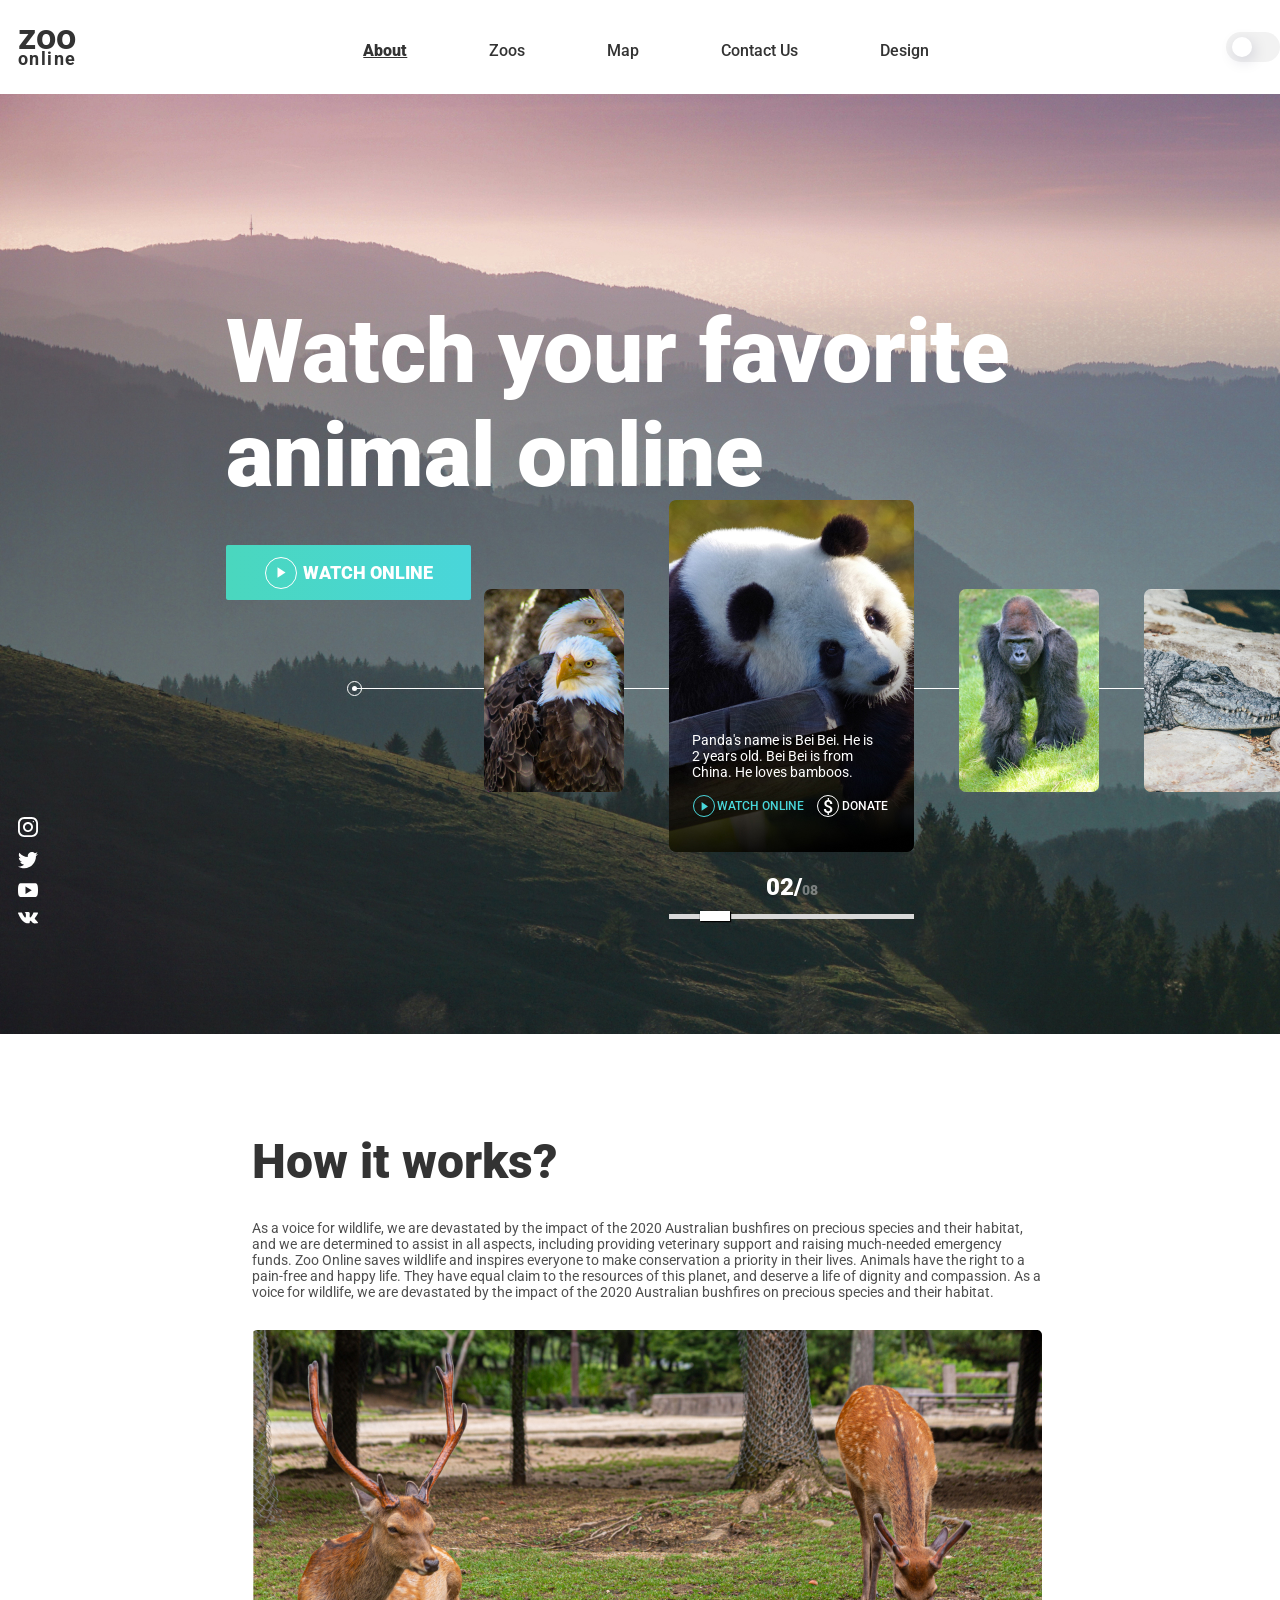
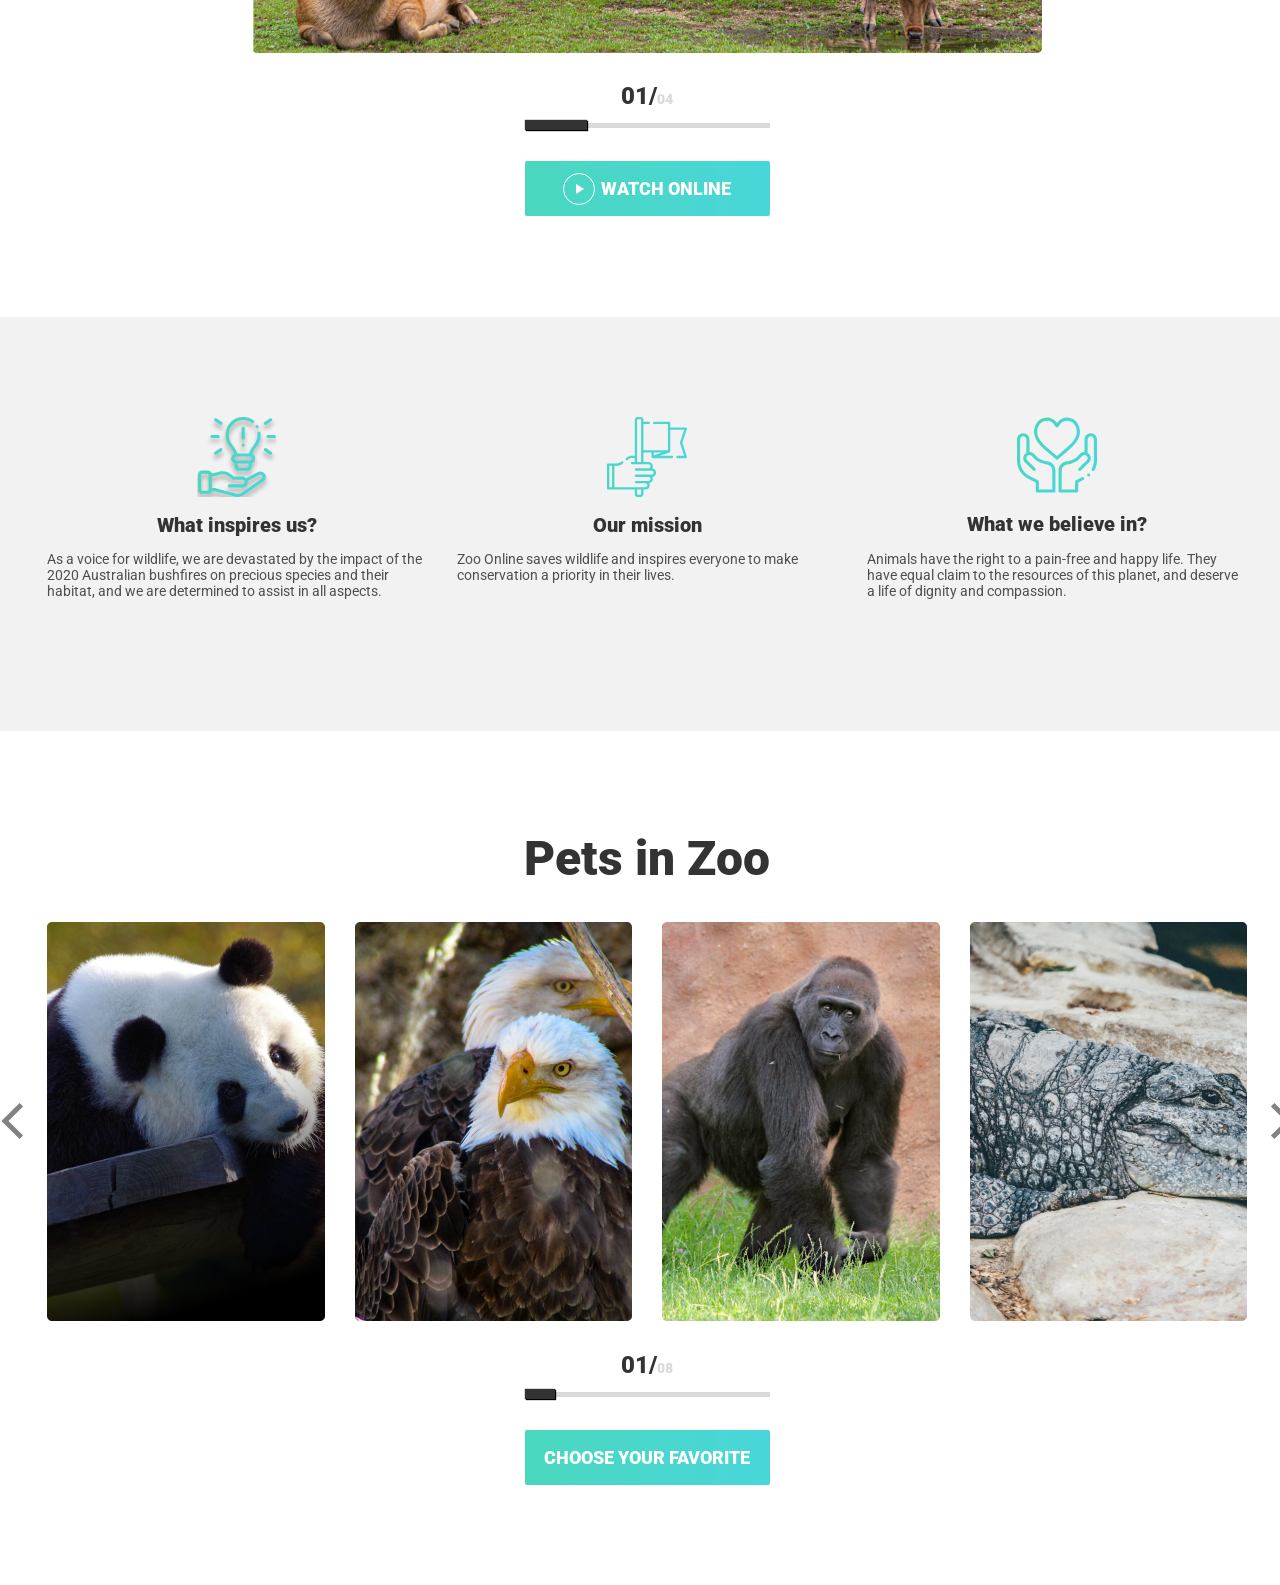
==== online-zoo/index.html @ 1e4012e6 "add pets in zoo" ====
<!DOCTYPE html>
<html lang="en">

<head>
  <meta charset="utf-8">
  <meta http-equiv="X-UA-Compatible" content="IE=edge">
  <meta name="viewport" content="width=device-width, initial-scale=1.0">
  <link rel="preconnect" href="https://fonts.gstatic.com">
  <link href="https://fonts.googleapis.com/css2?family=Roboto:wght@400;500;900&display=swap" rel="stylesheet">
  <link rel="stylesheet" href="./normalize.css">
  <link rel="stylesheet" href="./index.css">
  <title>ZOO online</title>
</head>

<body>
  <div class="wrapper">
    <header class="header">
      <div class="header__container container">
        <h1 class="logo">
          <a class="logo__link" href="/">
            <span class="logo__zoo">zoo</span>
            <span class="logo__online">online</span>
          </a>
        </h1>
        <nav>
          <ul class="nav-list">
            <li class="nav-list__item">
              <a class="nav-list__link" href="/">about</a>
            </li>
            <li class="nav-list__item">
              <a class="nav-list__link" href="#">zoos</a>
            </li>
            <li class="nav-list__item">
              <a class="nav-list__link" href="#">map</a>
            </li>
            <li class="nav-list__item">
              <a class="nav-list__link" href="#">contact us</a>
            </li>
            <li class="nav-list__item">
              <a class="nav-list__link" href="https://www.figma.com/file/HKt5Nlx0jghQtJp6jW9q8F/zooApp">design</a>
            </li>
          </ul>
        </nav>
        <div class="theme-toggle">
          <div class="theme-toggle__btn"></div>
        </div>
      </div>
    </header>
    <main>
      <section class="watch-animal">
        <div class="banner">
          <img class="banner__img" src="./assets/images/banner.jpg" alt="" class="banner__img">
          <div class="banner__container container">
            <div class="banner__social">
              <ul class="social">
                <li class="social__item">
                  <a class="social__link social__link_insta" href="https://www.instagram.com/"></a>
                </li>
                <li class="social__item">
                  <a class="social__link social__link_twitter" href="https://twitter.com/"></a>
                </li>
                <li class="social__item">
                  <a class="social__link social__link_youtube" href="https://www.youtube.com/"></a>
                </li>
                <li class="social__item">
                  <a class="social__link social__link_vk" href="https://vk.com/"></a>
                </li>
              </ul>
            </div>
            <div class="banner__content">
              <h2 class="banner__title">Watch your favorite animal online</h2>
              <a href="#" class="watch-btn">
                <div class="watch-btn__circle">
                  <div class="watch-btn__arrow"></div>
                </div>
                watch online
              </a>
            </div>
            <div class="banner-slider">
              <div class="banner-slider__line"></div>
              <ul class="banner-slider__list">
                <li class="banner-slider__item">
                  <img class="banner-slider__img" src="./assets/images/eagle.jpg" alt="">
                </li>
                <li class="banner-slider__item banner-slider__item_active">
                  <img class="banner-slider__img" src="./assets/images/panda.jpg" alt="">
                  <div class="banner-slider__slider-item-content slider-item-content">
                    <div class="slider-item-content__text">
                      Panda's name is Bei Bei. He
                      is 2 years old. Bei Bei is from China. He loves bamboos.
                    </div>
                    <ul class="slider-links">
                      <li class="slider-links__item">
                        <a class="watch-btn watch-btn_tansparent" href="#">
                          <div class="watch-btn__circle">
                            <div class="watch-btn__arrow"></div>
                          </div>
                          watch online
                        </a>
                      </li>
                      <li class="slider-links__item">
                        <a class="donate-link" href="#">
                          <div class="donate-link__circle">$</div>
                          donate
                        </a>
                      </li>
                    </ul>
                  </div>
                  <div class="banner-slider__progress progress progress_bunner">
                    <div class="fraction fraction_bunner">
                      02/<span class="fraction__scope">08</span>
                    </div>
                    <input class="range" type="range" value="2" min="1" max="8">
                  </div>
                </li>
                <li class="banner-slider__item">
                  <img class="banner-slider__img" src="./assets/images/monkey.jpg" alt="">
                </li>
                <li class="banner-slider__item">
                  <img class="banner-slider__img" src="./assets/images/crocodile.jpg" alt="">
                </li>
                <li class="banner-slider__item">
                  <img class="banner-slider__img" src="./assets/images/fox.jpg" alt="">
                </li>
              </ul>
            </div>
          </div>
        </div>
      </section>
      <section class="how-it-works">
        <div class="how-it-works__container">
          <h3 class="title">How it works?</h3>
          <p class="how-it-works__text text">As a voice for wildlife, we are devastated by
            the impact of the 2020 Australian bushfires on precious species
            and their habitat, and we are determined to assist in all aspects,
            including providing veterinary support and raising much-needed
            emergency funds. Zoo Online saves wildlife and inspires everyone
            to make conservation a priority in their lives. Animals have the
            right to a pain-free and happy life. They have equal claim to the
            resources of this planet, and deserve a life of dignity and compassion.
            As a voice for wildlife, we are devastated by the impact of the 2020
            Australian bushfires on precious species and their habitat.
          </p>
          <img class="how-it-works__img" src="./assets/images/deers.jpg" alt="">
          <div class="how-it-works__progress progress progress_how-it-works">
            <div class="fraction">
              01/<span class="fraction__scope">04</span>
            </div>
            <input class="range" type="range" value="1" min="1" max="4">
          </div>
          <a class="watch-btn how-it-works__watch-btn" href="#">
            <div class="watch-btn__circle">
              <div class="watch-btn__arrow"></div>
            </div>
            watch online
          </a>
        </div>
      </section>
      <section class="inspiring">
        <div class="inspiring__container">
          <ul class="inspiring-list">
            <li class="inspiring-list__item">
              <img src="./assets/images/inspires.svg" alt="" class="inspiring-list__img">
              <h3 class="inspiring-list__title">What inspires us?</h3>
              <p class="text inspiring-list__text">As a voice for wildlife, we are devastated by
                the impact of the 2020 Australian bushfires on precious species and their
                habitat, and we are determined to assist in all aspects.
              </p>
            </li>
            <li class="inspiring-list__item">
              <img src="./assets/images/mission.svg" alt="" class="inspiring-list__img">
              <h3 class="inspiring-list__title">Our mission</h3>
              <p class="text inspiring-list__text">Zoo Online saves wildlife and inspires everyone
                to make conservation a priority in their lives.
              </p>
            </li>
            <li class="inspiring-list__item">
              <img src="./assets/images/believe.svg" alt="" class="inspiring-list__img">
              <h3 class="inspiring-list__title inspiring-list__title_last">What we believe in?</h3>
              <p class="text inspiring-list__text">Animals have the right to a pain-free and happy life.
                They have equal claim to the resources of this planet, and deserve a life of dignity
                and compassion.
              </p>
            </li>
          </ul>
        </div>
      </section>
      <section class="pets-in-zoo">
        <div class="pets-in-zoo__container container_small">
          <h2 class="title">Pets in Zoo</h2>
          <div class="main-slider">
            <div class="main-slider__left-arrow slider-arrow"></div>
            <ul class="main-slider__list">
              <li class="main-slider__item">
                <div class="slider-card">
                  <img src="./assets/images/panda-m.jpg" alt="" class="slider-card__img">
                  <div class="main-slider__slider-item-content slider-item-content">
                    <div class="slider-item-content__text">
                      Panda's name is Bei Bei. He
                      is 2 years old. Bei Bei is from China. He loves bamboos.
                    </div>
                    <ul class="slider-links">
                      <li class="slider-links__item">
                        <a class="watch-btn watch-btn_tansparent" href="#">
                          <div class="watch-btn__circle">
                            <div class="watch-btn__arrow"></div>
                          </div>
                          watch online
                        </a>
                      </li>
                      <li class="slider-links__item">
                        <a class="donate-link" href="#">
                          <div class="donate-link__circle">$</div>
                          donate
                        </a>
                      </li>
                    </ul>
                  </div>
                  <div class="shadow"></div>
                </div>
              </li>
              <li class="main-slider__item">
                <div class="slider-card">
                  <img src="./assets/images/eagle-m.jpg" alt="" class="slider-card__img">
                  <div class="main-slider__slider-item-content slider-item-content">
                    <div class="slider-item-content__text">
                      Panda's name is Bei Bei. He
                      is 2 years old. Bei Bei is from China. He loves bamboos.
                    </div>
                    <ul class="slider-links">
                      <li class="slider-links__item">
                        <a class="watch-btn watch-btn_tansparent" href="#">
                          <div class="watch-btn__circle">
                            <div class="watch-btn__arrow"></div>
                          </div>
                          watch online
                        </a>
                      </li>
                      <li class="slider-links__item">
                        <a class="donate-link" href="#">
                          <div class="donate-link__circle">$</div>
                          donate
                        </a>
                      </li>
                    </ul>
                  </div>
                  <div class="shadow"></div>
                </div>
              </li>
              <li class="main-slider__item">
                <div class="slider-card">
                  <img src="./assets/images/monkey-m.jpg" alt="" class="slider-card__img">
                  <div class="main-slider__slider-item-content slider-item-content">
                    <div class="slider-item-content__text">
                      Panda's name is Bei Bei. He
                      is 2 years old. Bei Bei is from China. He loves bamboos.
                    </div>
                    <ul class="slider-links">
                      <li class="slider-links__item">
                        <a class="watch-btn watch-btn_tansparent" href="#">
                          <div class="watch-btn__circle">
                            <div class="watch-btn__arrow"></div>
                          </div>
                          watch online
                        </a>
                      </li>
                      <li class="slider-links__item">
                        <a class="donate-link" href="#">
                          <div class="donate-link__circle">$</div>
                          donate
                        </a>
                      </li>
                    </ul>
                  </div>
                  <div class="shadow"></div>
                </div>
              </li>
              <li class="main-slider__item">
                <div class="slider-card">
                  <img src="./assets/images/crocodile-m.jpg" alt="" class="slider-card__img">
                  <div class="main-slider__slider-item-content slider-item-content">
                    <div class="slider-item-content__text">
                      Panda's name is Bei Bei. He
                      is 2 years old. Bei Bei is from China. He loves bamboos.
                    </div>
                    <ul class="slider-links">
                      <li class="slider-links__item">
                        <a class="watch-btn watch-btn_tansparent" href="#">
                          <div class="watch-btn__circle">
                            <div class="watch-btn__arrow"></div>
                          </div>
                          watch online
                        </a>
                      </li>
                      <li class="slider-links__item">
                        <a class="donate-link" href="#">
                          <div class="donate-link__circle">$</div>
                          donate
                        </a>
                      </li>
                    </ul>
                  </div>
                  <div class="shadow"></div>
                </div>
              </li>
            </ul>
            <div class="main-slider__right-arrow slider-arrow slider-arrow_right"></div>
          </div>
          <div class="pets-in-zoo__progress progress">
            <div class="fraction">
              01/<span class="fraction__scope">08</span>
            </div>
            <input class="range" type="range" value="1" min="1" max="8">
          </div>
          <a href="#" class="watch-btn">Choose your favorite</a>
        </div>
      </section>
    </main>
  </div>
</body>

</html>
---- online-zoo/index.css ----
:root {
  --gradient-light-color: #4ad7be;
  --gradient-durk-color: #49d6da;
  --base-light-color: #fff;
  --base-durk-color: #333333;
  --primary-light-color: #f2f2f2;
  --primary-durk-color: #4f4f4f;
  --toggle-btn-durk-color: #1b1b1b;
  --toggle-durk-color: #505050;
  --bg-range-color: rgba(189, 189, 189, .57);
  --shadow-toggle-light: 2px 4px 15px rgba(6, 12, 70, 0.15);
  --shadow-toggle-durk: 2px 4px 15px rgba(230, 230, 230, 0.15);
  --shadow-range: 1px 1px 1px #000000, 0px 0px 1px #0d0d0d;
  --arrow-durk-color: #828282;
  --shdow-card: rgba(0, 0, 0, .5);
  --bg-first: var(--base-light-color);
  --bg-second: var(--primary-light-color);
  --fg-header: var(--base-durk-color);
  --bg-theme-toggle-btn: var(--base-light-color);
  --bg-theme-toggle: var(--primary-light-color);
  --shadow-theme-toggle-btn: var(--shadow-toggle-light);
  --fg-title: var(--base-durk-color);
  --fg-text: var(--primary-durk-color);
  --fg-fraction: var(--base-durk-color);
  --bg-thumb: var(--base-durk-color);
  --bg-arrow: var(--arrow-durk-color);
}

:root[theme="durk"] {
  --bg-first: var(--base-durk-color);
  --bg-second: var(--primary-durk-color);
  --fg-header: var(--base-light-color);
  --bg-theme-toggle-btn: var(--toggle-btn-durk-color);
  --bg-theme-toggle: var(--toggle-durk-color);
  --shadow-theme-toggle-btn: var(--shadow-toggle-durk);
  --fg-title: var(--base-light-color);
  --fg-text: var(--base-light-color);
  --fg-fraction: var(--base-light-color);
  --bg-thumb: var(--base-light-color);
  --bg-arrow: var(--base-light-color);
}

body {
  font-family: 'Roboto', sans-serif;
}

button {
  cursor: pointer;
  border: none;
}

ul {
  margin: 0;
  padding: 0;
  list-style-type: none;
}

.container {
  width: 1620px;
  margin-left: 18px;
}

.container_small {
  width: 1200px;
  margin-left: 14px;
}

/*UI components*/

.container {
  width: 1620px;
  margin-left: 18px;
}

.container_small {
  width: 1200px;
  margin-left: 14px;
}

/*Slider arrow*/
.slider-arrow {
  cursor: pointer;
  position: absolute;
  top: calc(50% - 25px);
  width: 30px;
  height: 50px;
  transition: .5s;
}

.slider-arrow:hover {
  transform: scale(1.2);
}

.slider-arrow_right {
  transform: rotate(180deg);
}

.slider-arrow_right:hover {
  transform: rotate(180deg) scale(1.2);
}

.slider-arrow::before {
  content: '';
  position: absolute;
  top: 30px;
  left: 0;
  width: 25px;
  height: 5px;
  transform: rotate(45deg);
  background-color: var(--bg-arrow);
}

.slider-arrow::after {
  content: '';
  position: absolute;
  top: 15px;
  left: 0;
  width: 25px;
  height: 5px;
  transform: rotate(-45deg);
  background-color: var(--bg-arrow);
}

/*Slider-item-content*/
.slider-item-content {
  position: absolute;
  bottom: 0px;
  left: 0;
  padding-left: 23px;
}

.slider-item-content__text {
  width: 185px;
  color: var(--base-light-color);
  font-size: 14px;
  line-height: 16px;
  margin-bottom: 14px;
  transition: 2s;
}

.slider-links {
  display: flex;
}

.slider-links__item:first-child {
  margin-right: 12px;
}

/* Social links */
.social {
  height: 107px;
  padding-left: 0;
  margin: 0;
}

.social {
  display: flex;
  flex-direction: column;
  justify-content: space-between;
}

.social__link {
  display: block;
  width: 20px;
  background-repeat: no-repeat;
  transition: .5s;
}

.social__link:hover {
  transform: scale(1.2);
}

.social__link_insta {
  height: 20px;
  background-image: url(assets/images/insta.svg);
}

.social__link_twitter {
  height: 17px;
  background-image: url(assets/images/twitter.svg);
}

.social__link_youtube {
  height: 14px;
  background-image: url(assets/images/youtube.svg);
}

.social__link_vk {
  height: 12px;
  background-image: url(assets/images/vk.svg);
}

/* Watch button */
.watch-btn {
  cursor: pointer;
  width: 245px;
  height: 55px;
  display: flex;
  justify-content: center;
  align-items: center;
  font-weight: 900;
  font-size: 18px;
  line-height: 21px;
  text-transform: uppercase;
  color: var(--base-light-color);
  background: linear-gradient(to right, var(--gradient-light-color), var(--gradient-durk-color));
  border-radius: 2px;
  text-decoration: none;
  box-sizing: border-box;
  transition: .5s;
}

.watch-btn_tansparent {
  width: 113px;
  height: 24px;
  background: none;
  font-weight: 500;
  font-size: 12px;
  line-height: 14px;
  color: var(--gradient-durk-color);
}

.watch-btn_tansparent > .watch-btn__circle {
  width: 22px;
  height: 22px;
  margin-right: 2px;
  border-color: var(--gradient-durk-color);
}

.watch-btn_tansparent .watch-btn__arrow {
  width: 8px;
  height: 11px;
  background-color: var(--gradient-durk-color);
}

.watch-btn:hover {
  transform: scale(1.1);
}

.watch-btn__circle {
  width: 32px;
  height: 32px;
  display: flex;
  justify-content: center;
  align-items: center;
  margin-right: 6px;
  border-radius: 50%;
  border: 1px solid var(--base-light-color);
  box-sizing: border-box;
}

.watch-btn__arrow {
  width: 10px;
  height: 13px;
  background-color: var(--base-light-color);
  clip-path: polygon(20% 10%, 100% 50%, 20% 90%, 20% 10%);
}

/*Donate link*/
.donate-link {
  width: 74px;
  height: 24px;
  display: flex;
  align-items: center;
  font-weight: 500;
  font-size: 12px;
  line-height: 14px;
  text-transform: uppercase;
  color: var(--base-light-color);
  text-decoration: none;
  transition: .5s;
}

.donate-link:hover {
  transform: scale(1.1);
}

.donate-link__circle {
  width: 22px;
  height: 22px;
  margin-right: 3px;
  display: flex;
  justify-content: center;
  align-items: center;
  border-radius: 50%;
  border: 1px solid var(--base-light-color);
  padding-top: 1px;
  box-sizing: border-box;
  font-weight: 500;
  font-size: 18px;
  line-height: 21px;
}

/*Progress*/
.progress {
  width: 245px;
  height: 49px;
  display: flex;
  flex-direction: column;
  justify-content: space-between;
  align-items: center;
}

.fraction {
  font-weight: 900;
  font-size: 24px;
  line-height: 28px;
  color: var(--fg-fraction);
}

.fraction_bunner {
  color: var(--base-light-color);
}

.fraction__scope {
  font-size: 14px;
  color: var(--bg-range-color);
}

.range:hover {
  transform: scale(1.1);
  transition: .5s;
}

input[type=range] {
  -webkit-appearance: none;
  margin: 3px 0;
  width: 100%;
}

input[type=range]:focus {
  outline: none;
}

input[type=range]::-webkit-slider-runnable-track {
  cursor: pointer;
  width: 100%;
  height: 5px;
  background: var(--bg-range-color);
  border: none;
}

input[type=range]::-webkit-slider-thumb {
  cursor: pointer;
  box-shadow: var(--shadow-range);
  border: none;
  height: 10px;
  width: 30px;
  background: var(--bg-thumb);
  -webkit-appearance: none;
  margin-top: -3px;
}

.progress_bunner input[type=range]::-webkit-slider-thumb {
  background: var(--base-light-color);
}

.progress_how-it-works input[type=range]::-webkit-slider-thumb {
  width: 62px;
}

input[type=range]:focus::-webkit-slider-runnable-track {
  background: var(--bg-range-color);
}

input[type=range]::-moz-range-track {
  cursor: pointer;
  width: 100%;
  height: 5px;
  box-shadow: var(--shadow-range);
  background: var(--bg-range-color);
  border: none;
}

input[type=range]::-moz-range-thumb {
  cursor: pointer;
  box-shadow: var(--shadow-range);
  border: none;
  height: 10px;
  width: 30px;
  background: var(--base-light-color);
}

/*Title*/
.title {
  font-weight: 900;
  font-size: 48px;
  line-height: 56px;
  color: var(--fg-title);
  margin: 30px 0;
}

/*Text*/
.text {
  font-size: 14px;
  line-height: 16px;
  color: var(--fg-text);
}



/* Components */





/* Header */

.header {
  width: 100%;
  display: flex;
  justify-content: center;
  background-color: var(--bg-first);
}

.header__container {
  height: 94px;
  display: flex;
  justify-content: space-between;
  align-items: center;
}

.logo {
  margin: 0;
}

.logo__link {
  display: flex;
  flex-direction: column;
  text-decoration: none;
  color: var(--fg-header);
}

.logo__zoo {
  line-height: 24px;
  font-size: 36px;
}

.logo__online {
  font-size: 18px;
  letter-spacing: 0.08em;
}

.nav-list {
  display: flex;
  padding-top: 7px;
  box-sizing: border-box;
  margin-left: -10px;
}

.nav-list__item {
  margin-right: 82px;
}

.nav-list__item:last-child {
  margin-right: 0;
}

.nav-list__link {
  font-weight: 500;
  text-decoration: none;
  text-transform: capitalize;
  font-size: 16px;

line-height: 19px;
  color: var(--fg-header);
}

.nav-list__item:first-child .nav-list__link {
  font-weight: 900;
  text-decoration: underline;
}

.nav-list__item:first-child:hover .nav-list__link {
  font-weight: 500;
  text-decoration: none;
}

.nav-list__link:hover {
  font-weight: 900;
  text-decoration: underline;
}

.theme-toggle {
  cursor: pointer;
  width: 54px;
  height: 30px;
  display: flex;
  border-radius: 190px;
  background-color: var(--bg-theme-toggle);
  padding: 5px 6px;
  box-sizing: border-box;
}

.theme-toggle__btn {
  width: 20px;
  height: 20px;
  border-radius: 50%;
  background-color: var(--bg-theme-toggle-btn);
  box-shadow: var(--shadow-theme-toggle-btn);
}

/*Watch animal*/

.watch-animal {
  width: 100%;
  display: flex;
  justify-content: center;
  background-color: var(--bg-second);
}

.banner {
  width: 1922px;
  height: 940px;
  position: relative;
  top: 0;
  left: 0;
  display: flex;
  justify-content: center;
  overflow: hidden;
}

.banner__img {
  position: absolute;
  top: 0;
  left: 0;
}

.banner__container {
  display: flex;
  position: relative;
  top: 0;
  left: 0;
  margin-bottom: 110px;
}

.banner__content {
  padding-top: 206px;
  box-sizing: border-box;
}

.banner__social {
  height: 100%;
  display: flex;
  align-items: flex-end;
  margin-right: 188px;
}

.banner__title {
  width: 793px;
  margin: 0 0 37px;
  font-weight: 900;
  font-size: 89px;
  line-height: 104px;
  color: var(--base-light-color);
}

/* Banner-slider */
.banner-slider {
  position: absolute;
  right: -189px;
  bottom: 0;
  width: 1124px;
  height: 422px;
}

.banner-slider__line {
  position: absolute;
  top: 186px;
  left: 8px;
  width: 100%;
  height: 1px;
  background-color: var(--base-light-color);
}

.banner-slider__line::after {
  content: '';
  position: absolute;
  top: -2px;
  left: -1px;
  width: 5px;
  height: 5px;
  border-radius: 50%;
  background-color: var(--base-light-color);
}

.banner-slider__line::before {
  content: '';
  position: absolute;
  top: -7px;
  left: -6px;
  width: 13px;
  height: 13px;
  border-radius: 50%;
  border: 1px solid var(--base-light-color);
}

.banner-slider__list {
  position: relative;
  top: 0;
  left: 0;
  width: 100%;
  display: flex;
  align-items: center;
  justify-content: flex-end;
}

.banner-slider__item {
  margin-right: 45px;
  transition: .5s;
}

.banner-slider__item:hover {
  cursor: pointer;
  transform: scale(1.1);
}

.banner-slider__item_active {
  position: relative;
  top: -14px;
}

.banner-slider__item:last-child {
  margin-right: 0;
}

.banner-slider__img {
  border-radius: 7px;
  margin-top: 12px;
}

.banner-slider__slider-item-content {
  position: absolute;
  bottom: 38px;
  left: 0;
  padding-left: 23px;
}

.banner-slider__progress {
  position: absolute;
  right: 0;
  left: 0;
  bottom: -66px;
}

/*How it works*/
.how-it-works {
  width: 100%;
  display: flex;
  justify-content: center;
  background-color: var(--bg-first);
  padding: 70px 0 101px;
  box-sizing: border-box;
}

.how-it-works__container {
  width: 790px;
  margin-left: 14px;
}

.how-it-works__text {
  margin: 30px 0;
}

.how-it-works__img {
  margin-bottom: 25px;
}

.how-it-works__progress {
  margin: 0 auto 30px;
}

.how-it-works__watch-btn {
  margin: 0 auto;
}

/*Inspiring*/
.inspiring {
  width: 100%;
  display: flex;
  justify-content: center;
  background-color: var(--bg-second);
  padding: 100px 0 118px;
  box-sizing: border-box;
}

.inspiring__container {
  width: 1200px;
  margin-left: 14px;
}

.inspiring-list {
  display: flex;
  justify-content: space-between;
}

.inspiring-list__item {
  width: 380px;
  text-align: center;
}

.inspiring-list__title {
  margin: 12px 0;
  font-weight: 900;
  font-size: 20px;
  line-height: 23px;
  color: var(--fg-title);
}

.inspiring-list__title_last {
  margin: 15px 0;
}

.inspiring-list__text {
  text-align: left;
}

/*Pets in zoo*/
.pets-in-zoo {
  width: 100%;
  display: flex;
  justify-content: center;
  padding: 70px 0 100px;
  box-sizing: border-box;
}

.pets-in-zoo__container {
  display: flex;
  flex-direction: column;
  align-items: center;
}

.main-slider {
  width: 100%;
  position: relative;
  top: 0;
  left: 0;
  padding-top: 5px;
  box-sizing: border-box;
  margin-bottom: 26px;
}

.main-slider__list {
  width: 100%;
  display: flex;
  justify-content: space-between;
}

.main-slider__item {
  position: relative;
  overflow: hidden;
}

.main-slider__left-arrow {
  left: -47px;
}

.main-slider__right-arrow {
  right: -47px;
}

.pets-in-zoo__progress {
  margin-bottom: 30px;
}

.main-slider__slider-item-content {
  bottom: -105px;
  padding-left: 22px;
}

.slider-card:hover .slider-item-content {
  position: absolute;
  animation: move  .5s ;
  animation-fill-mode: forwards;
  z-index: 2;
}

@keyframes move {
  from {bottom: -105;}
  25% {bottom: -80px;}
  45% {bottom: -60px;}
  50% {bottom: -40px;}
  75% {bottom: -20px;}
  85% {bottom: 10px}
  95% {bottom: 30;}
  to {bottom: 48px;}
}

.slider-card {
  position: relative;
  top: 0;
  left: 0;
}

.slider-card:hover .shadow{
  position: absolute;
  top: 0;
  left: 0;
  right: 0;
  height: 98%;
  background-color: var(--shdow-card);
}
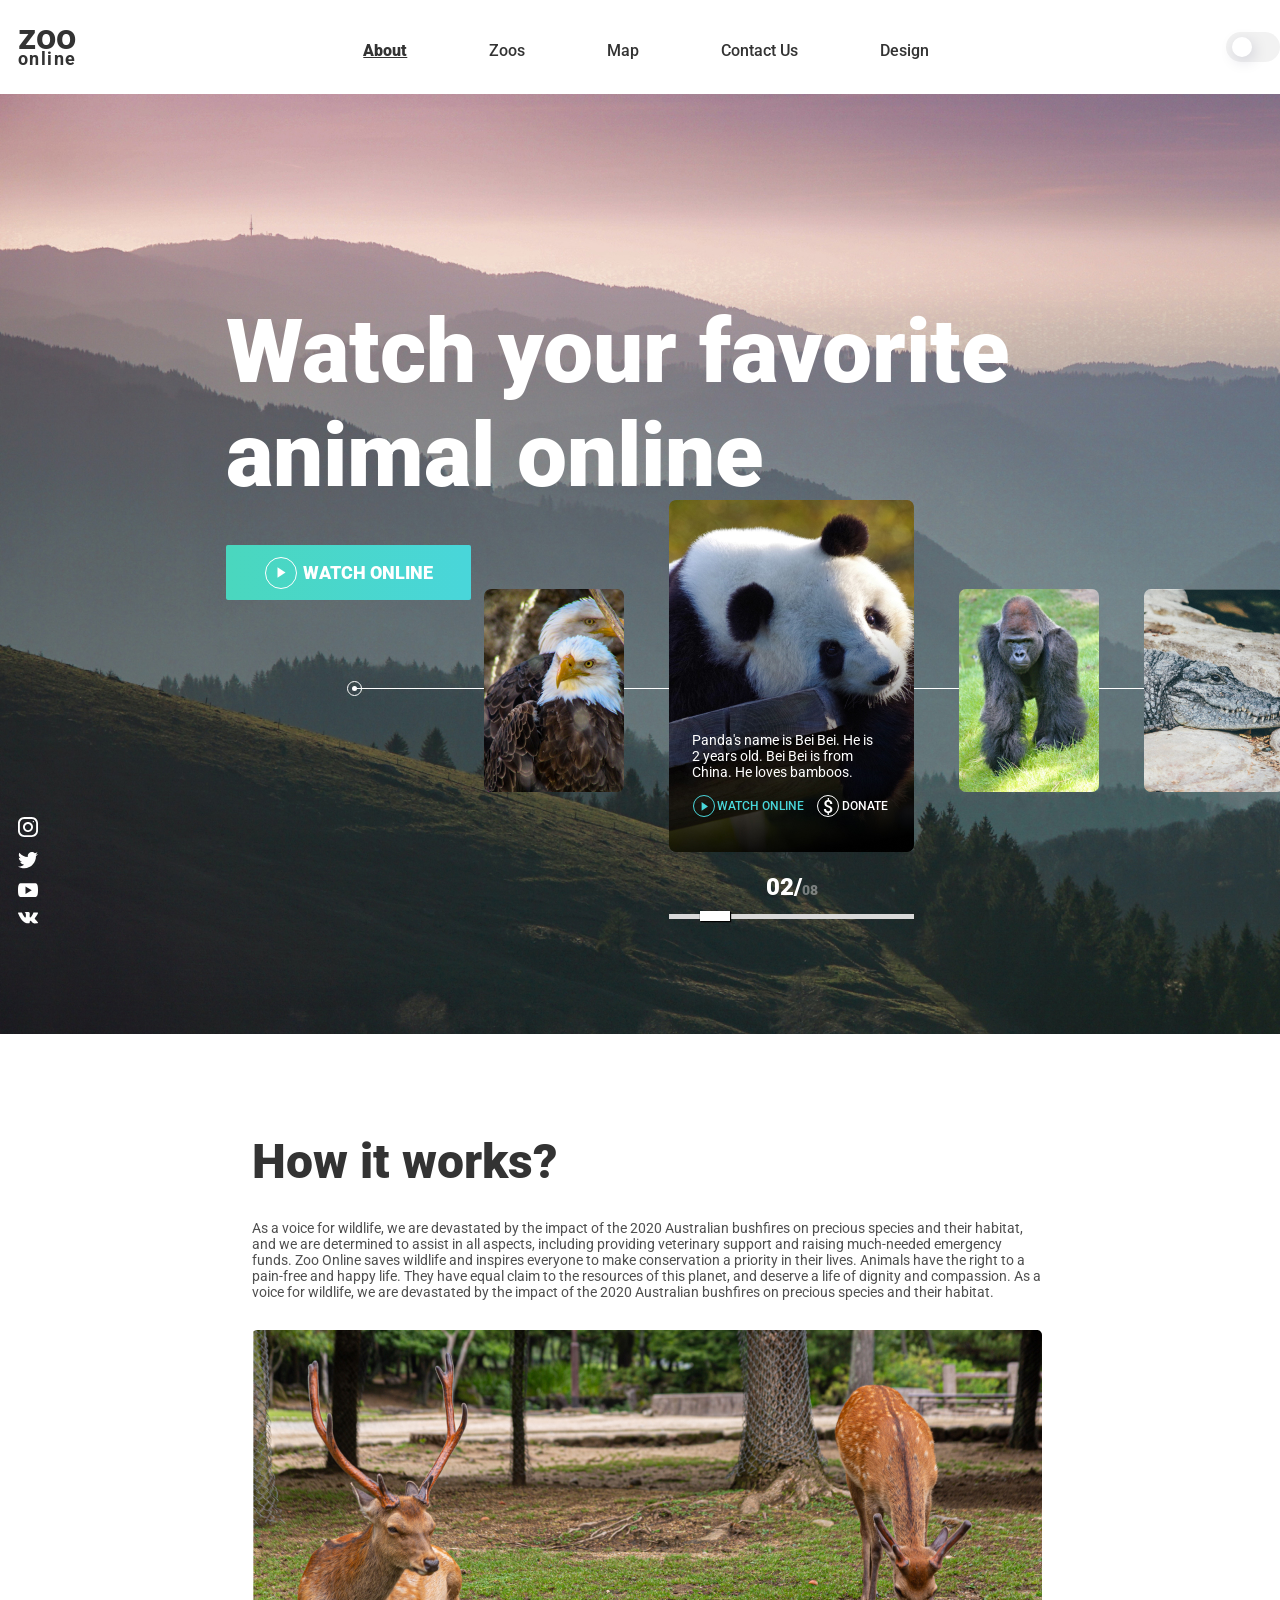
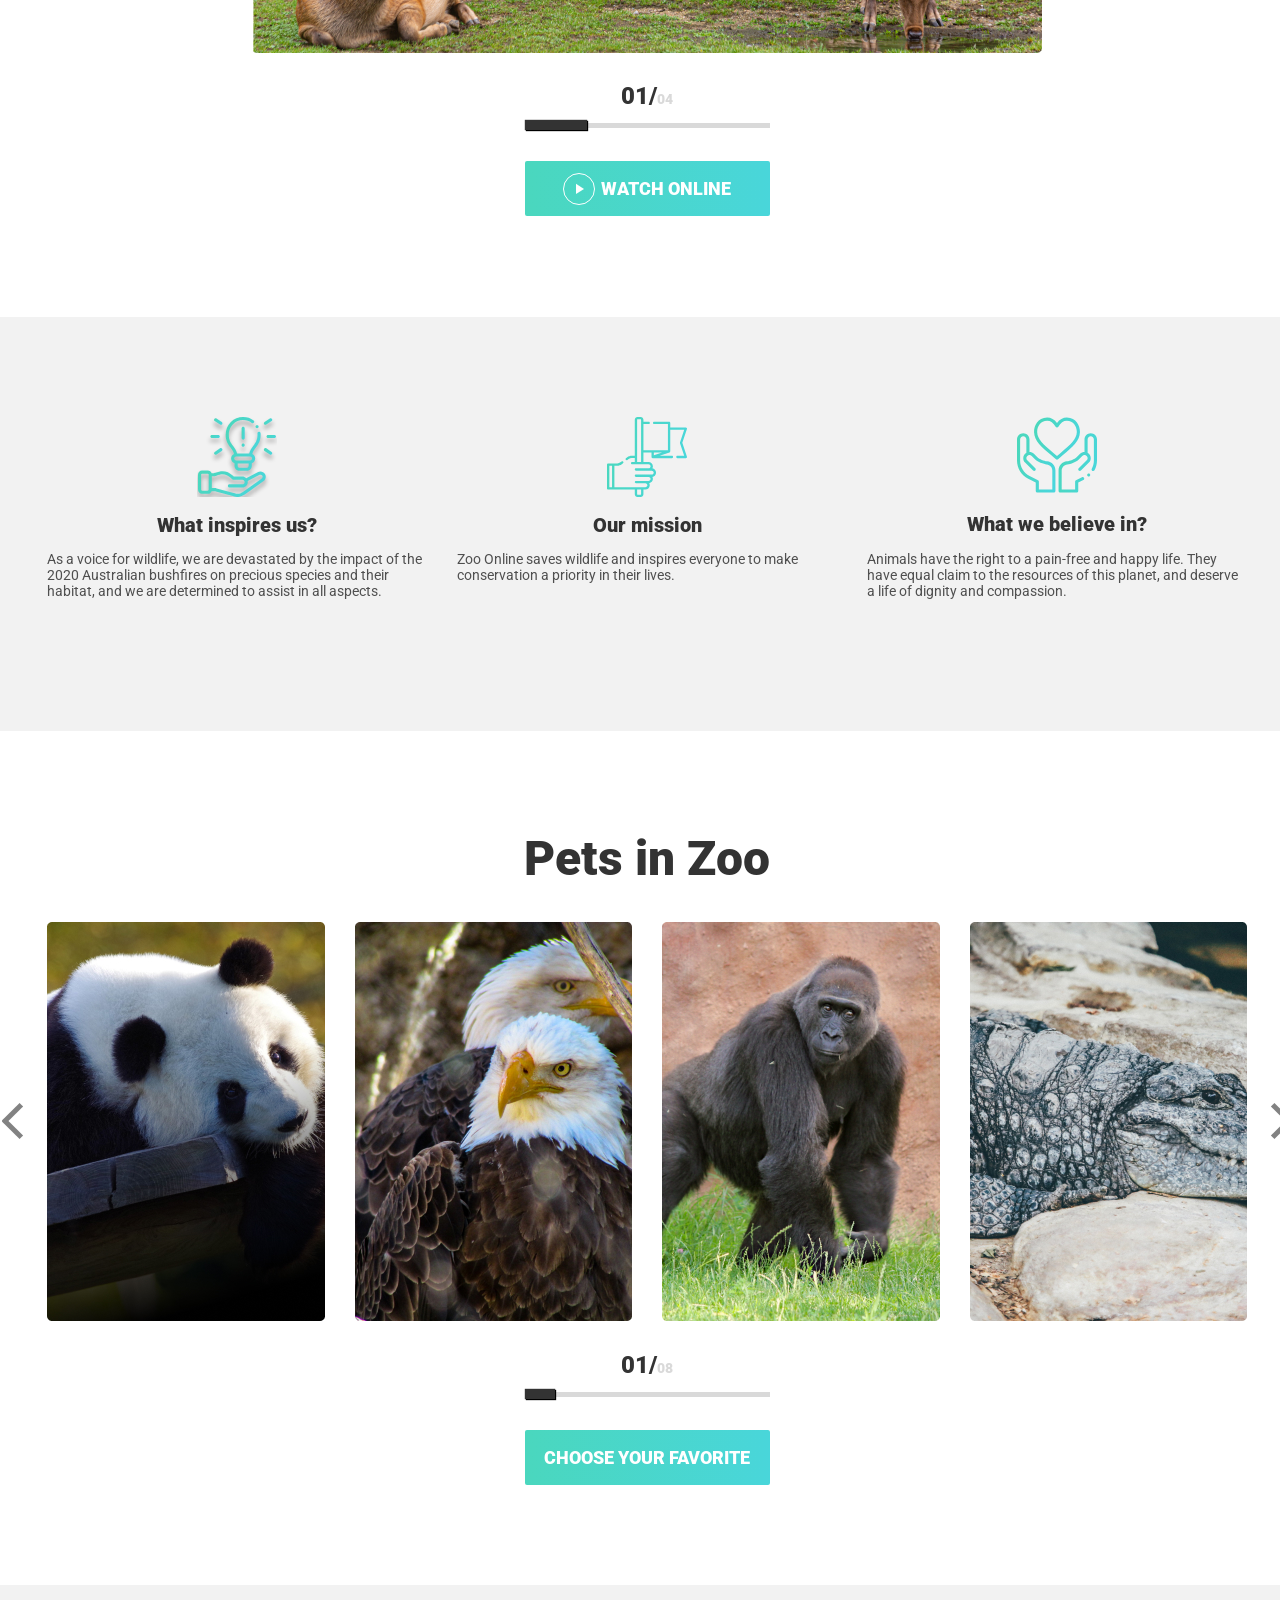
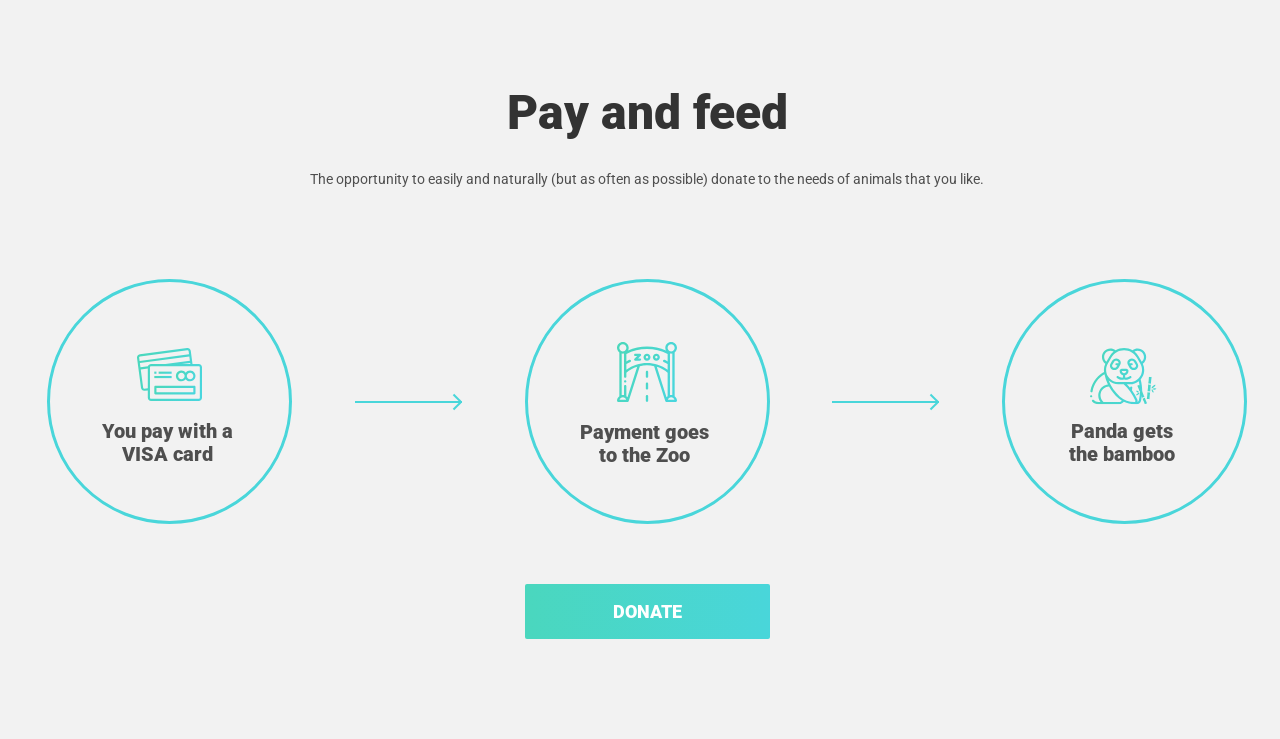
==== commit 8d2064f6: "feat: add pay-instruction" ====
--- a/online-zoo/index.html
+++ b/online-zoo/index.html
@@ -186,7 +186,7 @@
         </div>
       </section>
       <section class="pets-in-zoo">
-        <div class="pets-in-zoo__container container_small">
+        <div class="pets-in-zoo__container small-container">
           <h2 class="title">Pets in Zoo</h2>
           <div class="main-slider">
             <div class="main-slider__left-arrow slider-arrow"></div>
@@ -315,6 +315,39 @@
           <a href="#" class="watch-btn">Choose your favorite</a>
         </div>
       </section>
+      <section class="pay-and-feed">
+        <div class="pay-and-feed__container small-container">
+          <h2 class="title">Pay and feed</h2>
+          <p class="pay-and-feed__text text">The opportunity to easily and naturally (but as often as possible)
+            donate to the needs of animals that you like.
+          </p>
+          <div class="pay-instruction">
+            <div class="pay-instruction__circle">
+              <div class="pay-instruction__content">
+                <img src="./assets/images/visa.svg" alt="" class="pay-instruction__img">
+                <div class="pay-instruction__text">You pay with a VISA card</div>
+              </div>
+
+            </div>
+            <div class="pay-instruction__arrow"></div>
+            <div class="pay-instruction__circle">
+              <div class="pay-instruction__content">
+                <img src="./assets/images/payment.svg" alt="" class="pay-instruction__img pay-instruction__img_payment">
+                <div class="pay-instruction__text">Payment goes to the Zoo</div>
+              </div>
+            </div>
+            <div class="pay-instruction__arrow"></div>
+            <div class="pay-instruction__circle">
+              <div class="pay-instruction__content">
+                <img src="./assets/images/panda-card.svg" alt=""
+                  class="pay-instruction__img pay-instruction__img_panda">
+                <div class="pay-instruction__text pay-instruction__text_panda">Panda gets the bamboo</div>
+              </div>
+            </div>
+          </div>
+          <a href="#" class="watch-btn">donate</a>
+        </div>
+      </section>
     </main>
   </div>
 </body>
--- a/online-zoo/index.css
+++ b/online-zoo/index.css
@@ -13,6 +13,7 @@
   --shadow-range: 1px 1px 1px #000000, 0px 0px 1px #0d0d0d;
   --arrow-durk-color: #828282;
   --shdow-card: rgba(0, 0, 0, .5);
+  --main-gradient: linear-gradient(to right, var(--gradient-light-color), var(--gradient-durk-color));
   --bg-first: var(--base-light-color);
   --bg-second: var(--primary-light-color);
   --fg-header: var(--base-durk-color);
@@ -24,6 +25,7 @@
   --fg-fraction: var(--base-durk-color);
   --bg-thumb: var(--base-durk-color);
   --bg-arrow: var(--arrow-durk-color);
+  --fg-pay-instruct: var(--primary-durk-color);
 }
 
 :root[theme="durk"] {
@@ -38,6 +40,7 @@
   --fg-fraction: var(--base-light-color);
   --bg-thumb: var(--base-light-color);
   --bg-arrow: var(--base-light-color);
+  --fg-pay-instruct: var(--primary-light-color);
 }
 
 body {
@@ -60,7 +63,7 @@
   margin-left: 18px;
 }
 
-.container_small {
+.small-container {
   width: 1200px;
   margin-left: 14px;
 }
@@ -203,7 +206,7 @@
   line-height: 21px;
   text-transform: uppercase;
   color: var(--base-light-color);
-  background: linear-gradient(to right, var(--gradient-light-color), var(--gradient-durk-color));
+  background: var(--main-gradient);
   border-radius: 2px;
   text-decoration: none;
   box-sizing: border-box;
@@ -801,3 +804,104 @@
   height: 98%;
   background-color: var(--shdow-card);
 }
+
+/*Pay and feed*/
+
+.pay-and-feed {
+  width: 100%;
+  display: flex;
+  justify-content: center;
+  background-color: var(--bg-second);
+  padding: 70px 0 100px;
+  box-sizing: border-box;
+}
+
+.pay-and-feed__container {
+  display: flex;
+  flex-direction: column;
+  align-items: center;
+}
+
+.pay-and-feed__text {
+  margin: 0 0 92px;
+}
+
+.pay-instruction {
+  width: 100%;
+  display: flex;
+  justify-content: space-between;
+  align-items: center;
+  margin-bottom: 60px;
+}
+
+.pay-instruction__content {
+  height: 120px;
+  text-align: center;
+}
+
+.pay-instruction__circle {
+  width: 245px;
+  height: 245px;
+  display: flex;
+  flex-direction: column;
+  align-items: center;
+  justify-content: center;
+  border-radius: 50%;
+  border: 3px solid var(--gradient-durk-color);
+  box-sizing: border-box;
+}
+
+.pay-instruction__img {
+  margin-bottom: 15px;
+  margin-top: 6px;
+}
+
+.pay-instruction__img_payment {
+  margin-top: 0;
+}
+
+.pay-instruction__img_panda {
+  margin-bottom: 11px;
+}
+
+.pay-instruction__text {
+  width: 136px;
+  font-weight: 900;
+  font-size: 20px;
+  line-height: 23px;
+  color: var(--fg-pay-instruct);
+  margin-left: -5px;
+}
+
+.pay-instruction__text_panda {
+  width: 134px;
+}
+
+.pay-instruction__arrow {
+  position: relative;
+  width: 107px;
+  height: 2px;
+  background-color: var(--gradient-durk-color);
+}
+
+.pay-instruction__arrow::after {
+  content: '';
+  position: absolute;
+  top: 4px;
+  right: 0;
+  width: 10px;
+  height: 2px;
+  transform: rotate(-45deg);
+  background-color: var(--gradient-durk-color);
+}
+
+.pay-instruction__arrow::before {
+  content: '';
+  position: absolute;
+  top: -4px;
+  right: 0;
+  width: 10px;
+  height: 2px;
+  transform: rotate(45deg);
+  background-color: var(--gradient-durk-color);
+}
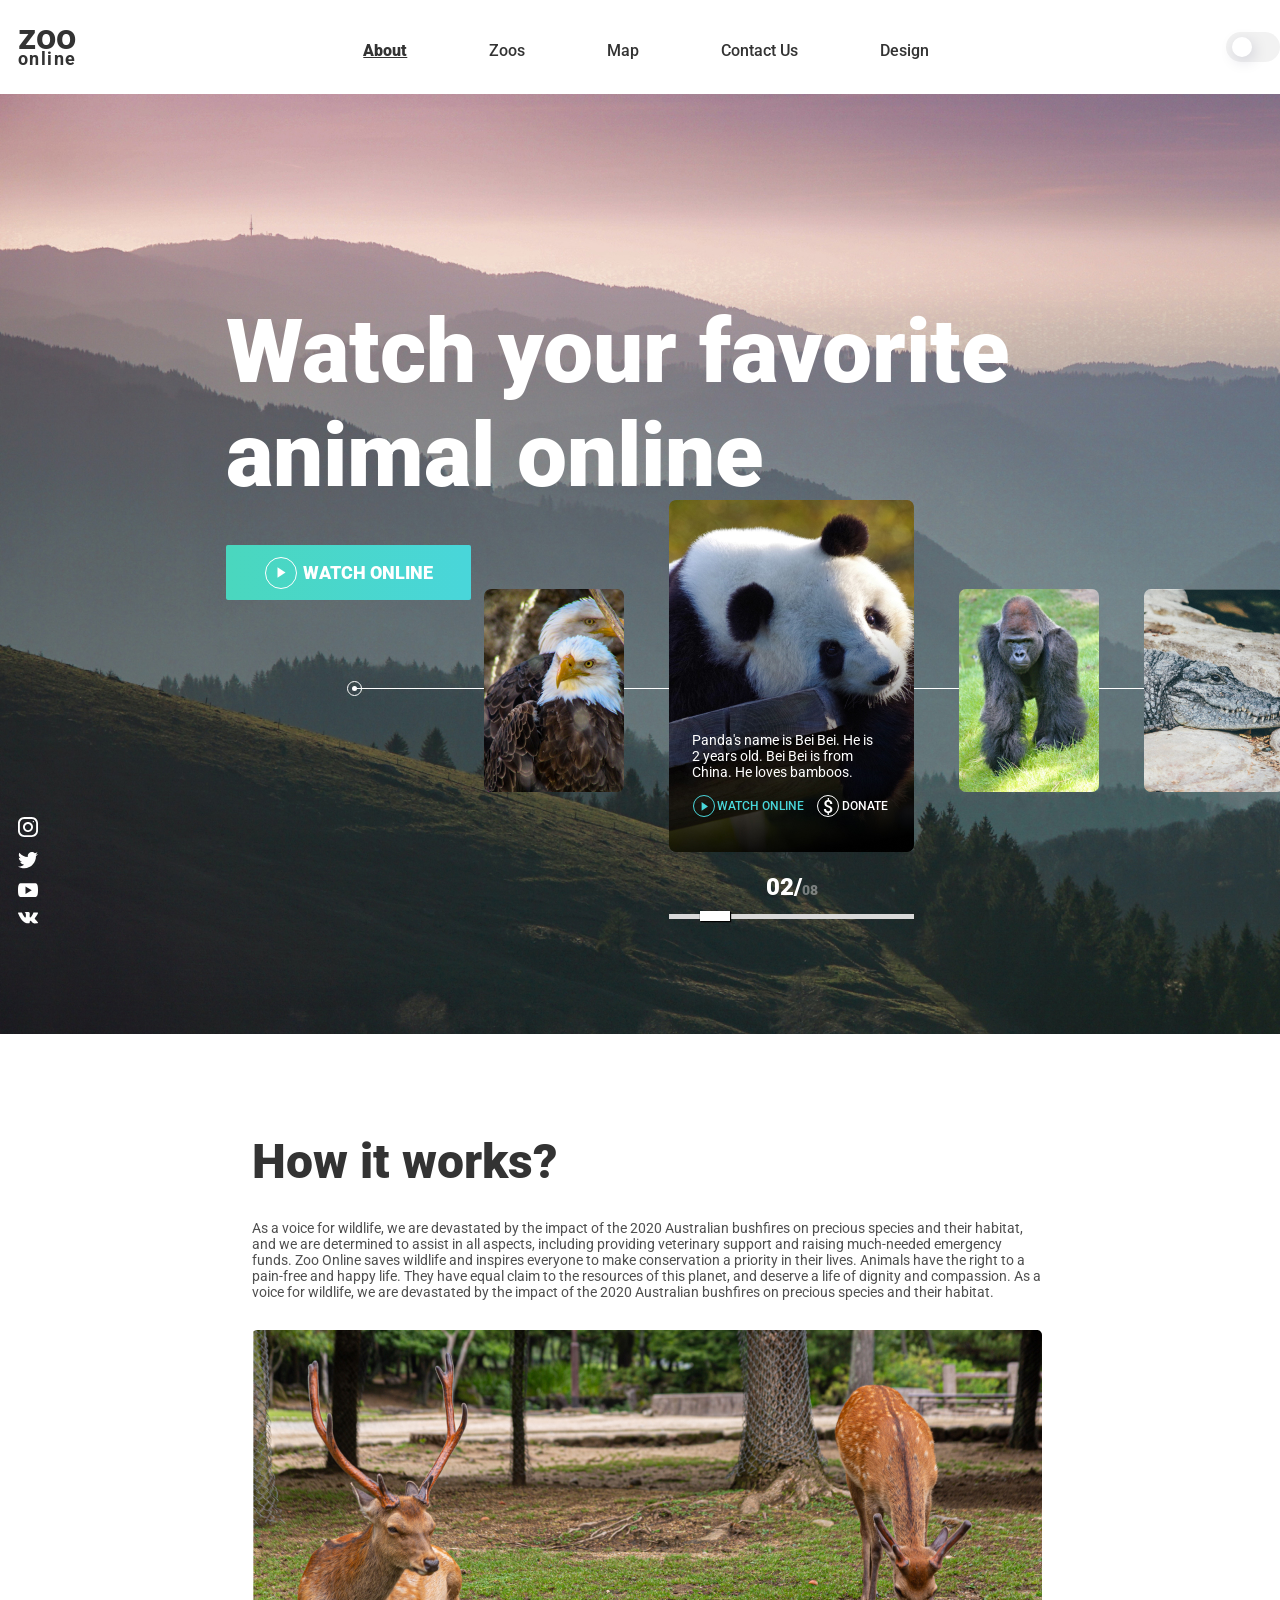
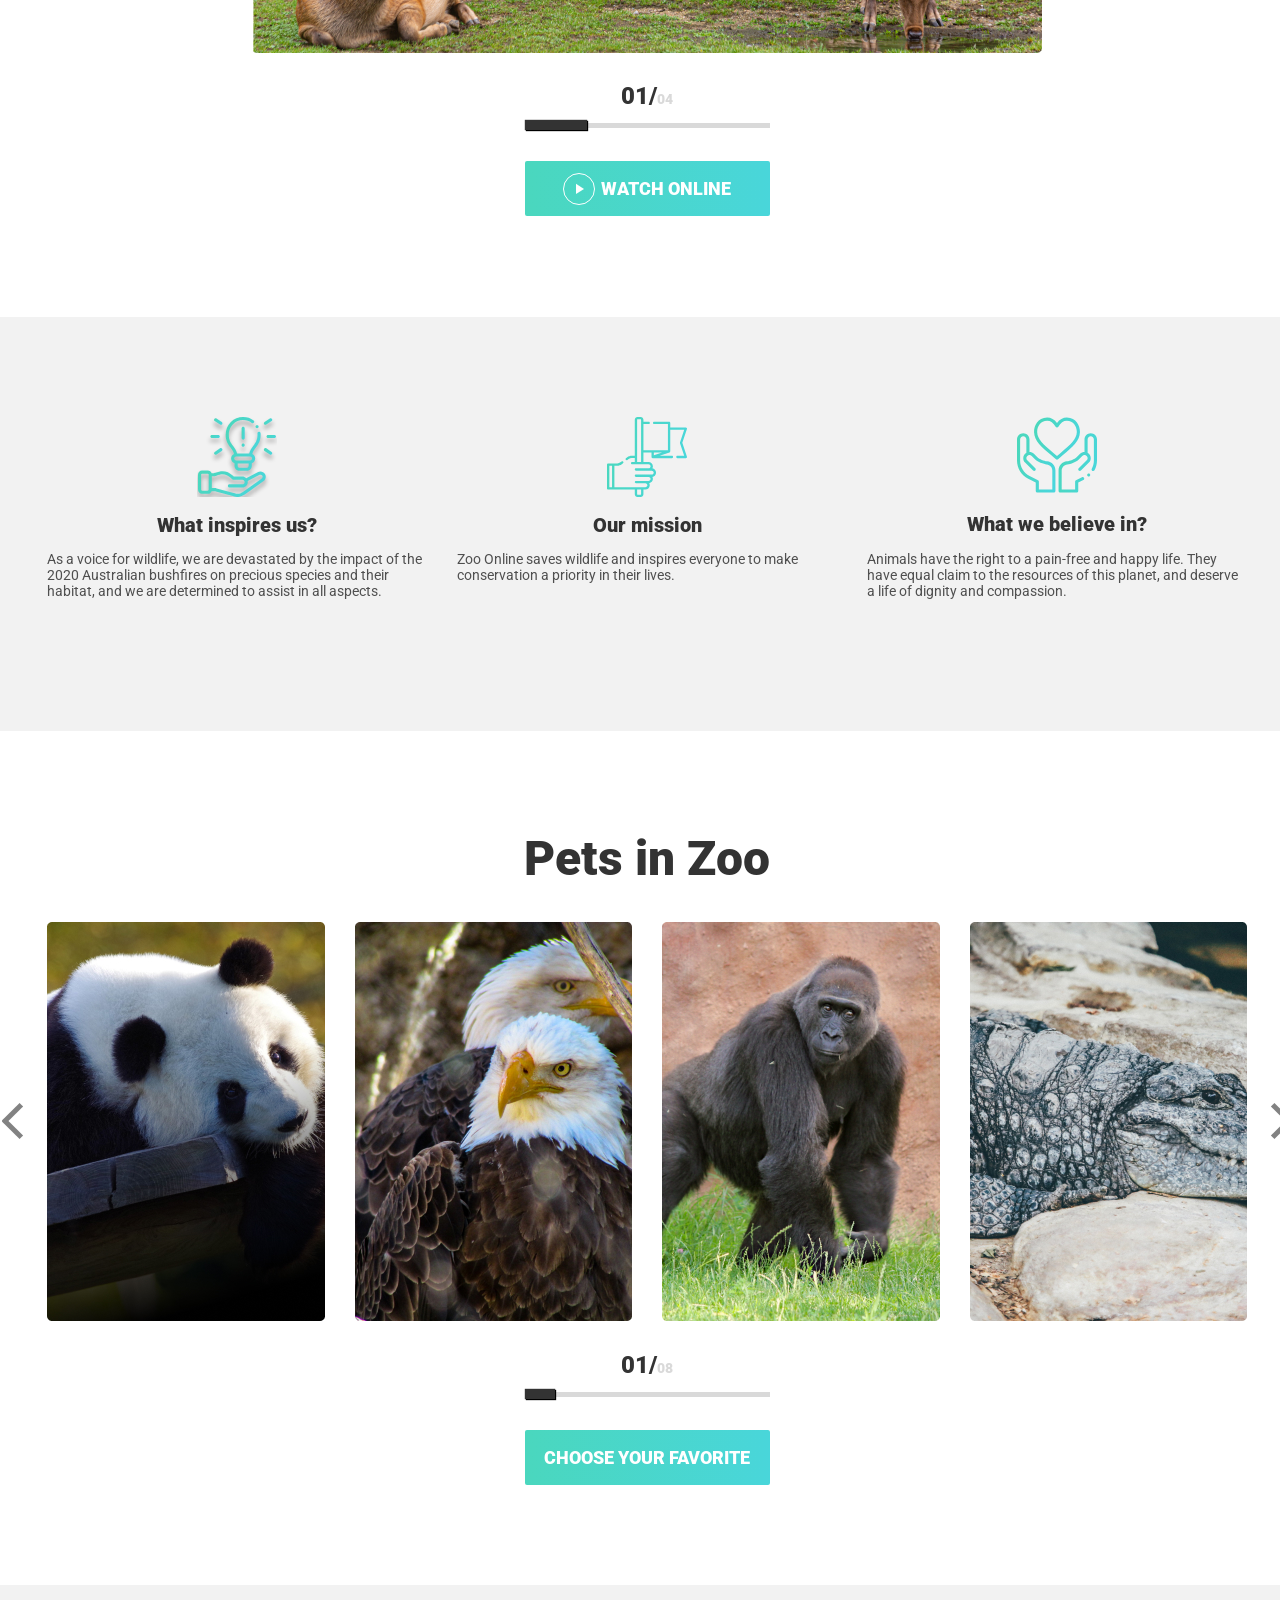
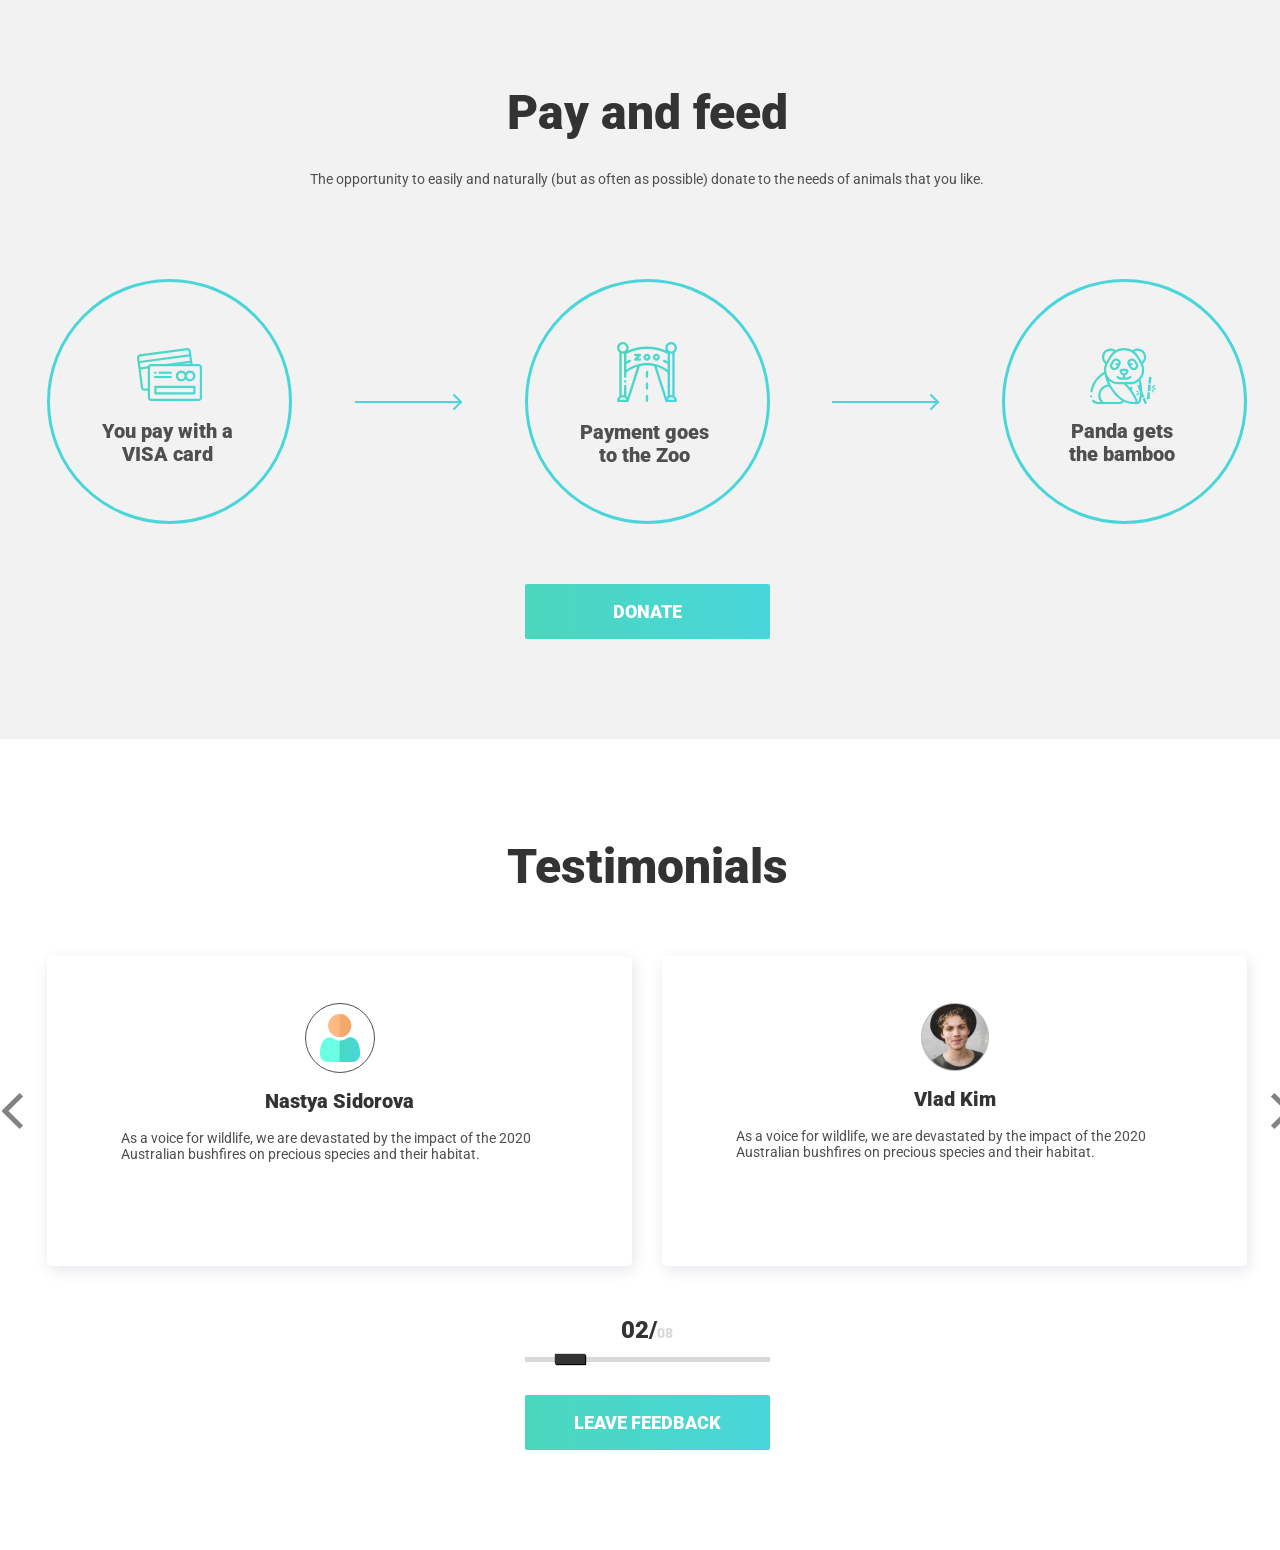
==== commit 0b576f70: "feat: add testimonials" ====
--- a/online-zoo/index.html
+++ b/online-zoo/index.html
@@ -348,6 +348,46 @@
           <a href="#" class="watch-btn">donate</a>
         </div>
       </section>
+      <section class="testimonials">
+        <div class="small-container">
+          <h2 class="testimonials__title title">Testimonials</h2>
+          <div class="testimonials__slider slider">
+            <div class="slider-arrow slider-arrow_left"></div>
+            <ul class="slider__list">
+              <li class="slider__item">
+                <article class="testimonial-card">
+                  <div class="testimonial-card__avatar">
+                    <img src="./assets/images/user.svg" alt="" class="testimonial-card__img">
+                  </div>
+                  <h3 class="card-title">Nastya Sidorova</h3>
+                  <p class="testimonial-card__text text">As a voice for wildlife, we are devastated by the
+                    impact of the 2020 Australian bushfires on precious species and their
+                    habitat.
+                  </p>
+                </article>
+              </li>
+              <li class="slider__item">
+                <article class="testimonial-card">
+                  <img src="./assets/images/vlad.png" alt="" class="testimonial-card__img">
+                  <h3 class="card-title">Vlad Kim</h3>
+                  <p class="testimonial-card__text text">As a voice for wildlife, we are devastated by the
+                    impact of the 2020 Australian bushfires on precious species and their
+                    habitat.
+                  </p>
+                </article>
+              </li>
+            </ul>
+            <div class="slider-arrow slider-arrow_right"></div>
+          </div>
+          <div class="testimonials__progress progress">
+            <div class="fraction">
+              02/<span class="fraction__scope">08</span>
+            </div>
+            <input class="range" type="range" value="2" min="1" max="8">
+          </div>
+          <a class="watch-btn" href="#">Leave feedback</a>
+        </div>
+      </section>
     </main>
   </div>
 </body>
--- a/online-zoo/index.css
+++ b/online-zoo/index.css
@@ -13,6 +13,7 @@
   --shadow-range: 1px 1px 1px #000000, 0px 0px 1px #0d0d0d;
   --arrow-durk-color: #828282;
   --shdow-card: rgba(0, 0, 0, .5);
+  --shadow-testim-card: 2px 4px 15px rgba(6, 12, 70, 0.1);
   --main-gradient: linear-gradient(to right, var(--gradient-light-color), var(--gradient-durk-color));
   --bg-first: var(--base-light-color);
   --bg-second: var(--primary-light-color);
@@ -26,6 +27,7 @@
   --bg-thumb: var(--base-durk-color);
   --bg-arrow: var(--arrow-durk-color);
   --fg-pay-instruct: var(--primary-durk-color);
+  --bg-border-avatar: var(--primary-durk-color);
 }
 
 :root[theme="durk"] {
@@ -41,6 +43,7 @@
   --bg-thumb: var(--base-light-color);
   --bg-arrow: var(--base-light-color);
   --fg-pay-instruct: var(--primary-light-color);
+  --bg-border-avatar: var(--base-light-color);
 }
 
 body {
@@ -66,10 +69,14 @@
 .small-container {
   width: 1200px;
   margin-left: 14px;
+  display: flex;
+  flex-direction: column;
+  align-items: center;
 }
 
 /*UI components*/
 
+/*Container*/
 .container {
   width: 1620px;
   margin-left: 18px;
@@ -78,6 +85,20 @@
 .container_small {
   width: 1200px;
   margin-left: 14px;
+}
+
+/*Slider*/
+.slider {
+  position: relative;
+  width: 100%;
+  top: 0;
+  left: 0;
+}
+
+.slider__list {
+  width: 100%;
+  display: flex;
+  justify-content: space-between;
 }
 
 /*Slider arrow*/
@@ -90,11 +111,16 @@
   transition: .5s;
 }
 
+.slider-arrow_left {
+  left: -47px;
+}
+
 .slider-arrow:hover {
   transform: scale(1.2);
 }
 
 .slider-arrow_right {
+  right: -47px;
   transform: rotate(180deg);
 }
 
@@ -393,6 +419,14 @@
   margin: 30px 0;
 }
 
+.card-title {
+  font-weight: 900;
+  font-size: 20px;
+  line-height: 23px;
+  margin: 17px 0;
+  color: var(--fg-title);
+}
+
 /*Text*/
 .text {
   font-size: 14px;
@@ -905,3 +939,52 @@
   transform: rotate(45deg);
   background-color: var(--gradient-durk-color);
 }
+
+/*Testimonials*/
+
+.testimonials {
+  width: 100%;
+  display: flex;
+  justify-content: center;
+  background-color: var(--bg-first);
+  padding: 70px 0 100px;
+  box-sizing: border-box;
+}
+
+.testimonials__title {
+  margin-bottom: 61px;
+}
+
+.testimonial-card {
+  width: 585px;
+  height: 310px;
+  display: flex;
+  flex-direction: column;
+  align-items: center;
+  box-shadow: var(--shadow-testim-card);
+  border-radius: 5px;
+  padding: 47px 74px;
+  box-sizing: border-box;
+}
+
+.testimonial-card__text {
+  margin-top: 0;
+}
+
+.testimonial-card__avatar {
+  width: 68px;
+  height: 68px;
+  display: flex;
+  justify-content: center;
+  align-items: center;
+  border: 1px solid var(--bg-border-avatar);
+  border-radius: 50%;
+}
+
+.testimonials__slider {
+  margin-bottom: 50px;
+}
+
+.testimonials__progress {
+  margin-bottom: 30px;
+}
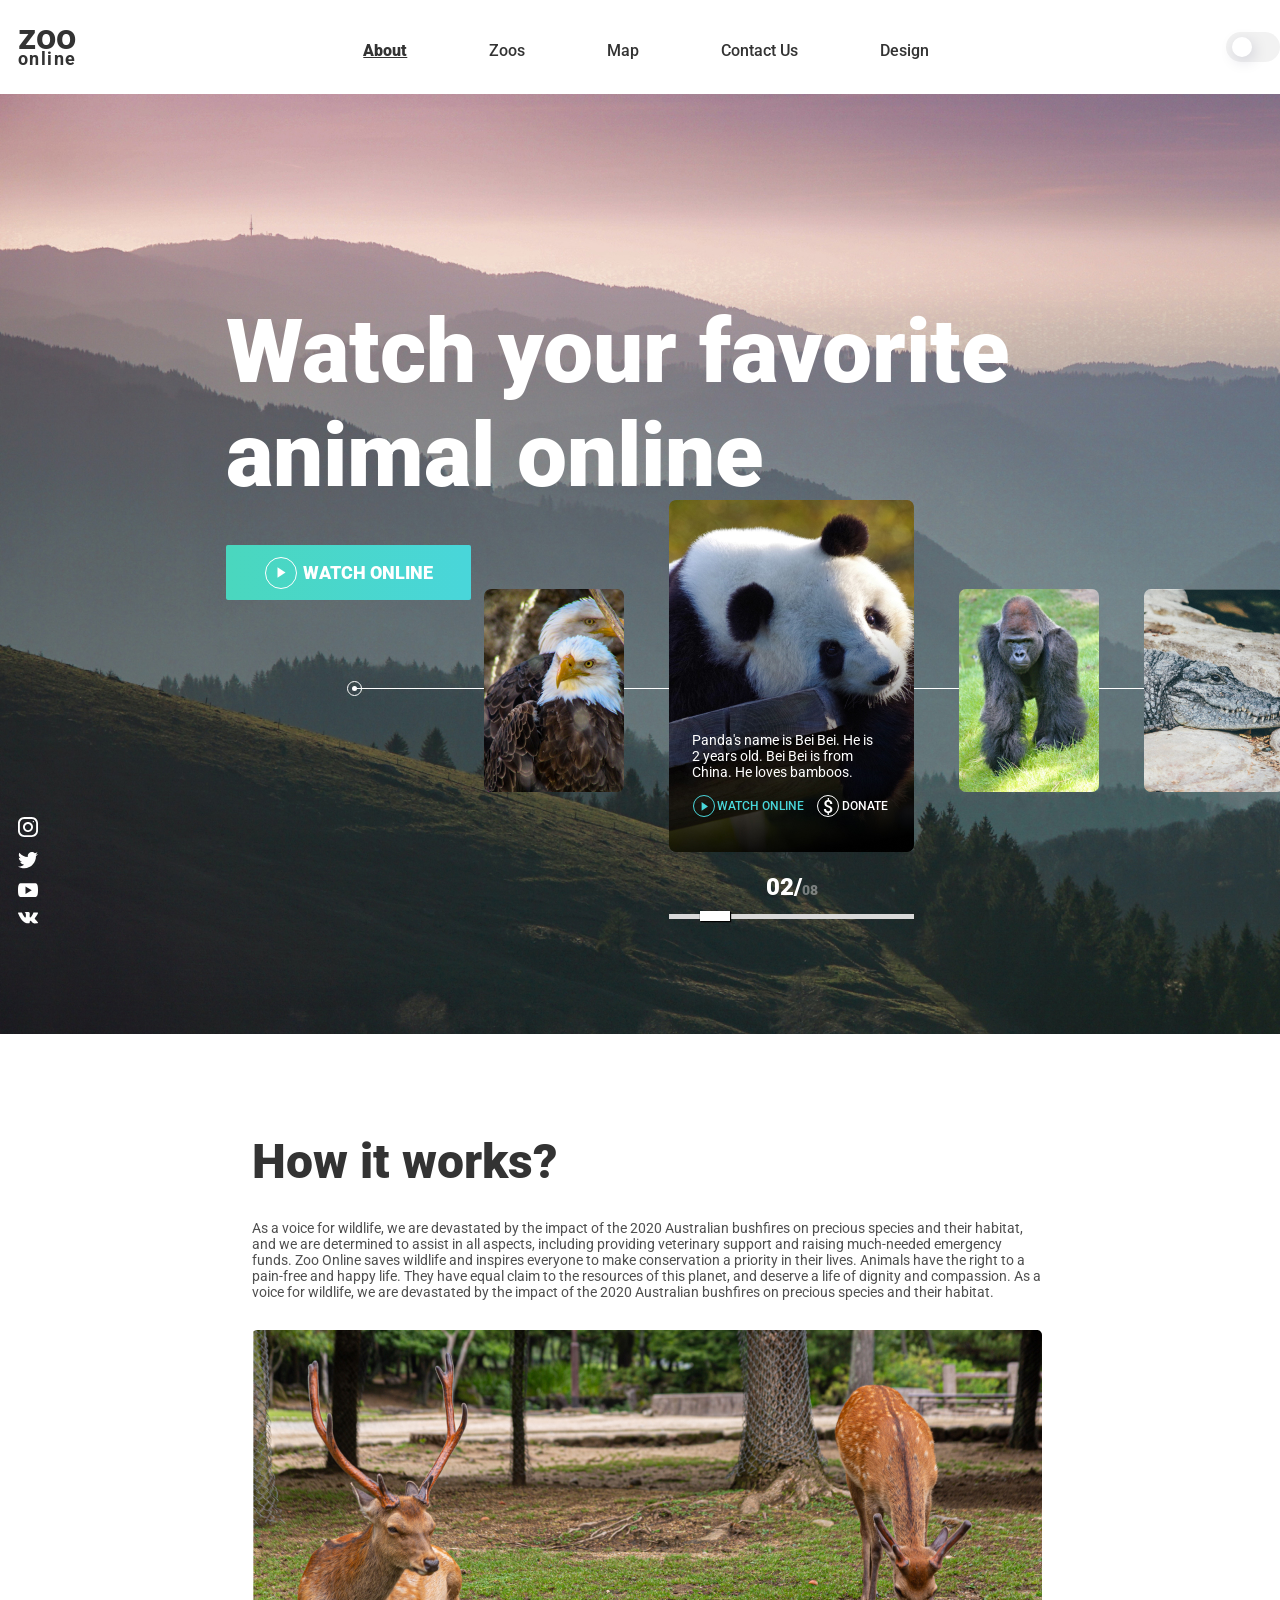
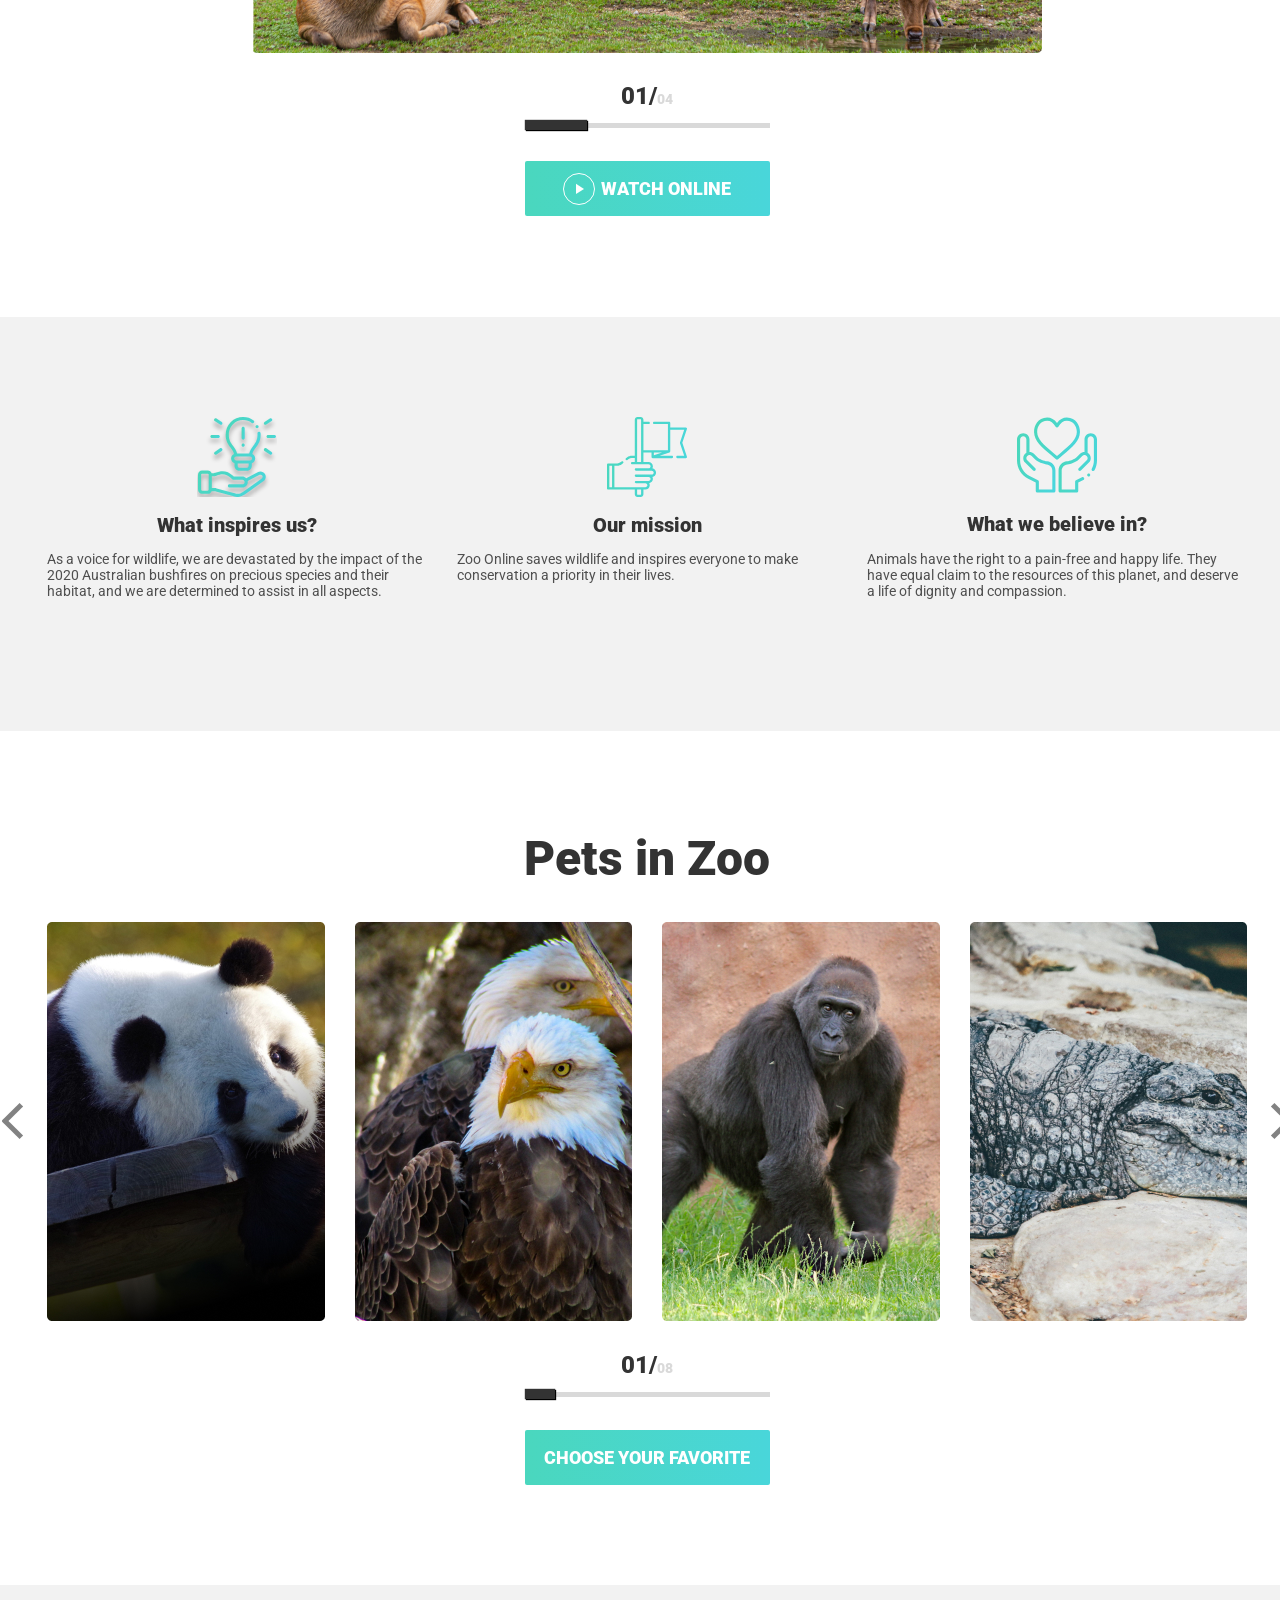
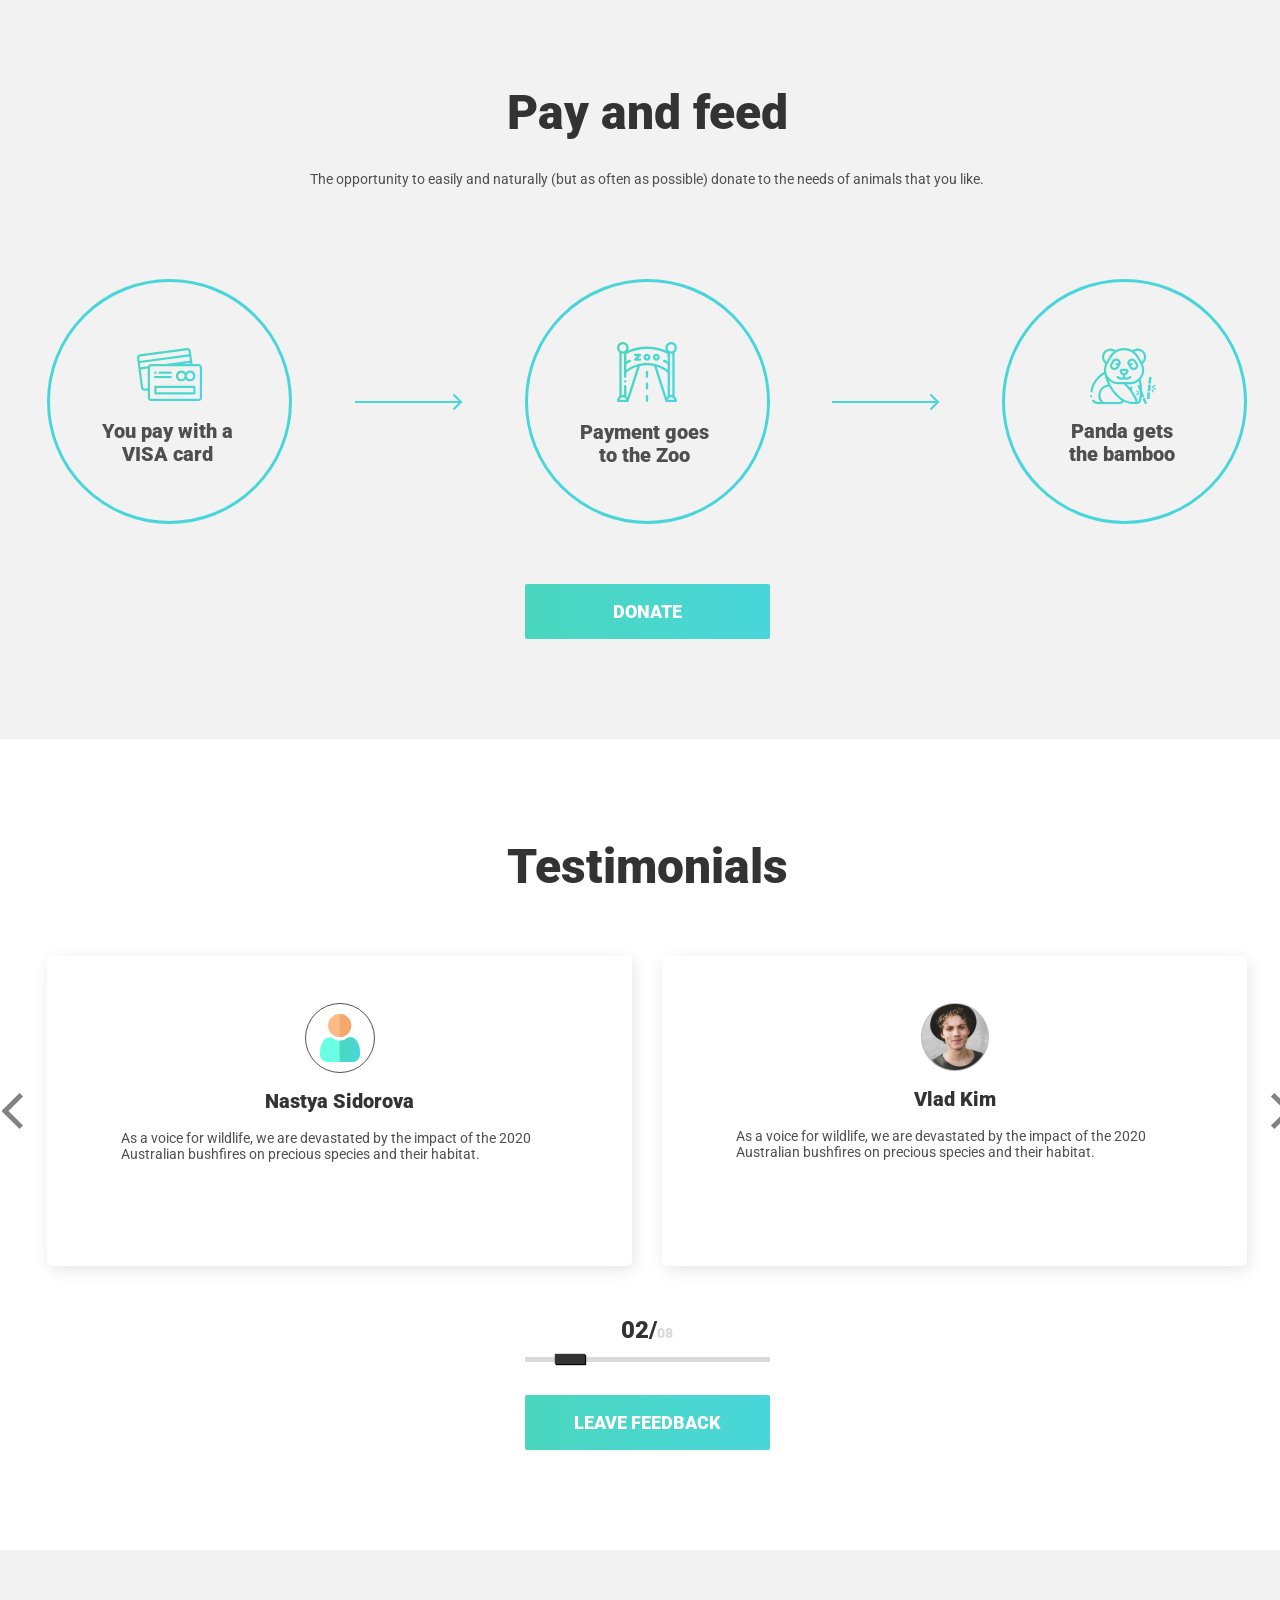
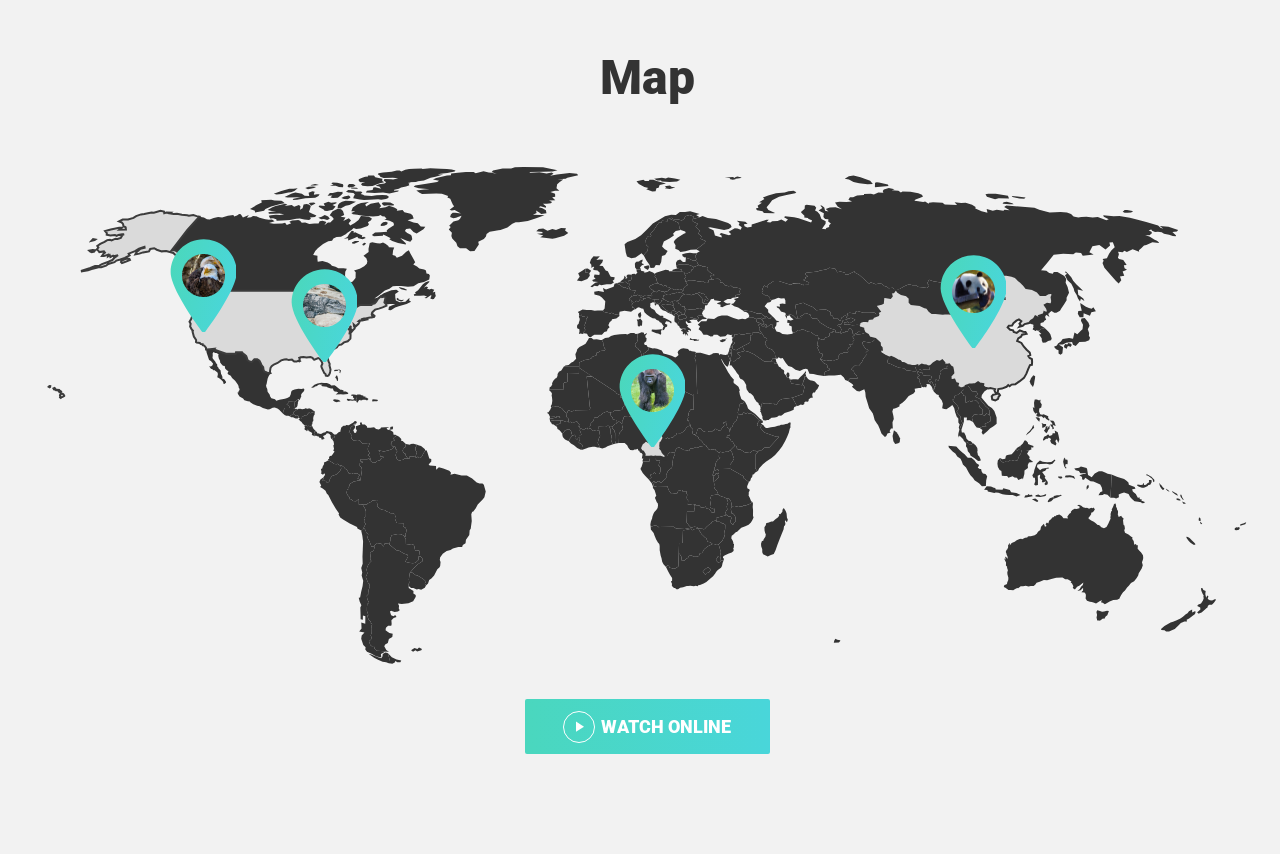
==== commit 73546b40: "feat: add map" ====
--- a/online-zoo/index.html
+++ b/online-zoo/index.html
@@ -388,6 +388,70 @@
           <a class="watch-btn" href="#">Leave feedback</a>
         </div>
       </section>
+      <section class="map">
+        <div class="small-container">
+          <h3 class="map__title title">Map</h3>
+          <div class="map__map-screen map-screen">
+            <div class="mark mark_eagle">
+              <img src="./assets/images/eagle-circle.png" alt="" class="mark__img">
+            </div>
+            <div class="map-card map-card_eagle">
+              <img src="./assets/images/card-eagle.png" alt="" class="map-card__img">
+              <div class="map-card__content">
+                <div class="map-card__title">West End Bald Eagle</div>
+                <div class="map-card__text">Region: <span class="text">on an island near Los Angeles</span></div>
+                <div class="map-card__text">Population: <span class="text">more than 270 pairs in 2013</span>
+                </div>
+              </div>
+            </div>
+
+            <div class="mark mark_crocadile">
+              <img src="./assets/images/crocodile-circle.png" alt="" class="mark__img">
+            </div>
+            <div class="map-card map-card_crocadile">
+              <img src="./assets/images/card-eagle.png" alt="" class="map-card__img">
+              <div class="map-card__content">
+                <div class="map-card__title">West End Bald Eagle</div>
+                <div class="map-card__text">Region: <span class="text">on an island near Los Angeles</span></div>
+                <div class="map-card__text">Population: <span class="text">more than 270 pairs in 2013</span>
+                </div>
+              </div>
+            </div>
+
+            <div class="mark mark_monkey">
+              <img src="./assets/images/monkey-circle.png" alt="" class="mark__img">
+            </div>
+            <div class="map-card map-card_monkey">
+              <img src="./assets/images/card-eagle.png" alt="" class="map-card__img">
+              <div class="map-card__content">
+                <div class="map-card__title">West End Bald Eagle</div>
+                <div class="map-card__text">Region: <span class="text">on an island near Los Angeles</span></div>
+                <div class="map-card__text">Population: <span class="text">more than 270 pairs in 2013</span>
+                </div>
+              </div>
+            </div>
+
+            <div class="mark mark_ponda">
+              <img src="./assets/images/panda-circle.png" alt="" class="mark__img">
+            </div>
+            <div class="map-card map-card_ponda">
+              <img src="./assets/images/card-eagle.png" alt="" class="map-card__img">
+              <div class="map-card__content">
+                <div class="map-card__title">West End Bald Eagle</div>
+                <div class="map-card__text">Region: <span class="text">on an island near Los Angeles</span></div>
+                <div class="map-card__text">Population: <span class="text">more than 270 pairs in 2013</span>
+                </div>
+              </div>
+            </div>
+          </div>
+          <a href="#" class="watch-btn">
+            <div class="watch-btn__circle">
+              <div class="watch-btn__arrow"></div>
+            </div>
+            watch online
+          </a>
+        </div>
+      </section>
     </main>
   </div>
 </body>
--- a/online-zoo/index.css
+++ b/online-zoo/index.css
@@ -28,6 +28,8 @@
   --bg-arrow: var(--arrow-durk-color);
   --fg-pay-instruct: var(--primary-durk-color);
   --bg-border-avatar: var(--primary-durk-color);
+  --bg-map-card: var(--base-light-color);
+  --fg-map-card: var(--base-durk-color);
 }
 
 :root[theme="durk"] {
@@ -44,6 +46,8 @@
   --bg-arrow: var(--base-light-color);
   --fg-pay-instruct: var(--primary-light-color);
   --bg-border-avatar: var(--base-light-color);
+  --bg-map-card: var(--base-durk-color);
+  --fg-map-card: var(--base-light-color);
 }
 
 body {
@@ -988,3 +992,136 @@
 .testimonials__progress {
   margin-bottom: 30px;
 }
+
+/*Map*/
+.map {
+  width: 100%;
+  display: flex;
+  justify-content: center;
+  background-color: var(--bg-second);
+  padding: 70px 0 100px;
+}
+
+.map__title {
+  margin-bottom: 60px;
+}
+
+.map__map-screen {
+  margin-bottom: 35px;
+}
+
+.map-screen {
+  position: relative;
+  width: 1200px;
+  height: 498px;
+  background-image: url(./assets/images/map.svg);
+}
+
+.mark {
+  position: absolute;
+  width: 66px;
+  height: 93px;
+  display: flex;
+  justify-content: center;
+  padding-top: 15px;
+  box-sizing: border-box;
+  background-image: url(./assets/images/mark.svg);
+}
+
+.mark:hover {
+  background-image: url(./assets/images/active-makr.svg);
+}
+
+.mark_eagle {
+  top: 73px;
+  left: 123px;
+}
+
+.mark_crocadile {
+  top: 103px;
+  left: 244px;
+}
+
+.mark_monkey {
+  top: 188px;
+  left: 572px;
+}
+
+.mark_ponda {
+  top: 89px;
+  right: 241px;
+}
+
+.mark_eagle:hover + .map-card_eagle {
+  display: flex;
+}
+
+.mark_crocadile:hover + .map-card_crocadile {
+  display: flex;
+}
+
+.mark_monkey:hover + .map-card_monkey {
+  display: flex;
+}
+
+.mark_ponda:hover + .map-card_ponda {
+  display: flex;
+}
+
+.mark__img {
+  width: 43px;
+  height: 43px;
+}
+
+.map-card {
+  position: absolute;
+  width: 436px;
+  height: 149px;
+  display: none;
+  border-radius: 5px;
+  box-shadow: var(--shadow-testim-card);
+  background-color:var(--bg-map-card);
+  color: var(--fg-map-card);
+  box-sizing: border-box;
+  padding: 40px 44px;
+}
+
+.map-card__img {
+  margin-right: 18px;
+}
+
+.map-card__title {
+  font-weight: 900;
+  font-size: 18px;
+  line-height: 21px;
+}
+
+.map-card__text {
+  font-weight: 500;
+  font-size: 14px;
+  line-height: 16px;
+}
+
+.map-card__content > * {
+  margin-bottom: 7px;
+}
+
+.map-card_eagle {
+  top: 149px;
+  left: -282px;
+}
+
+.map-card_crocadile {
+  top: 173px;
+  left: -155px;
+}
+
+.map-card_monkey {
+  top: 274px;
+  left: 168px;
+}
+
+.map-card_ponda {
+  top: 175px;
+  right: 271px;
+}
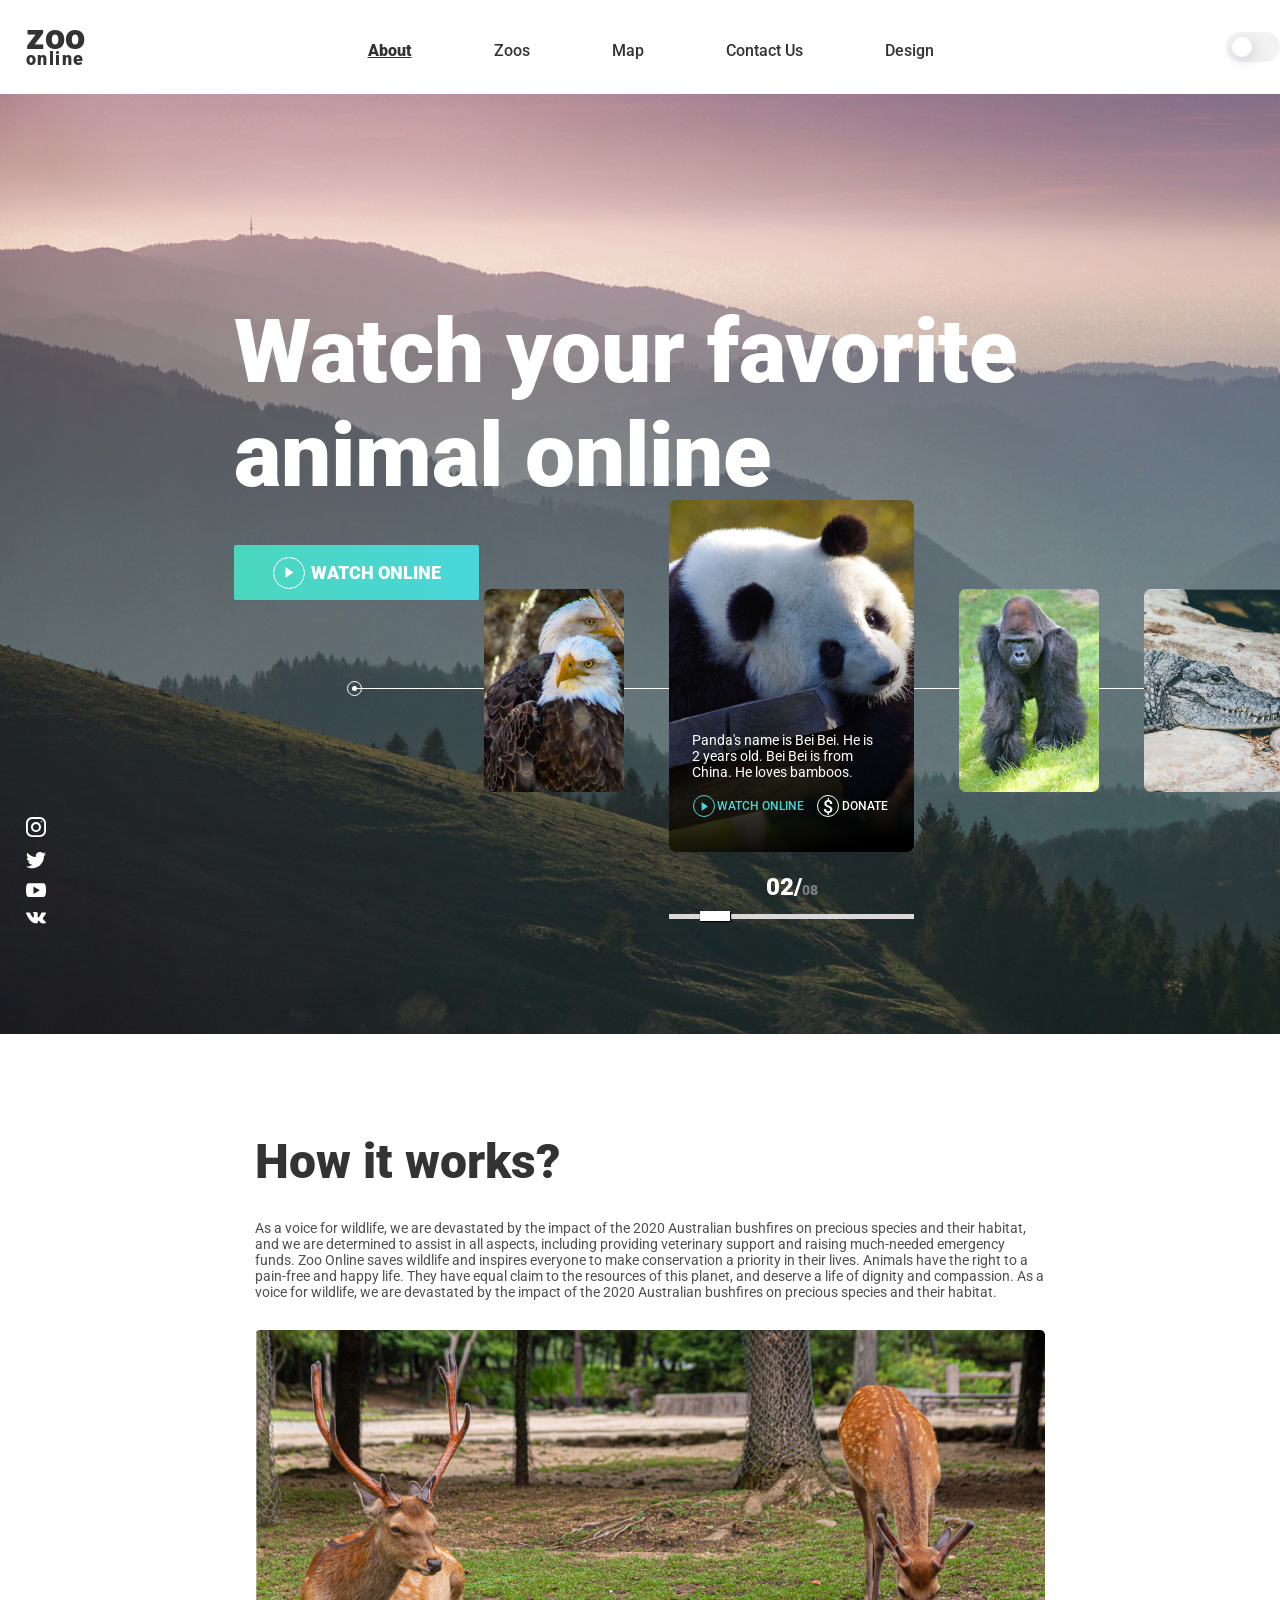
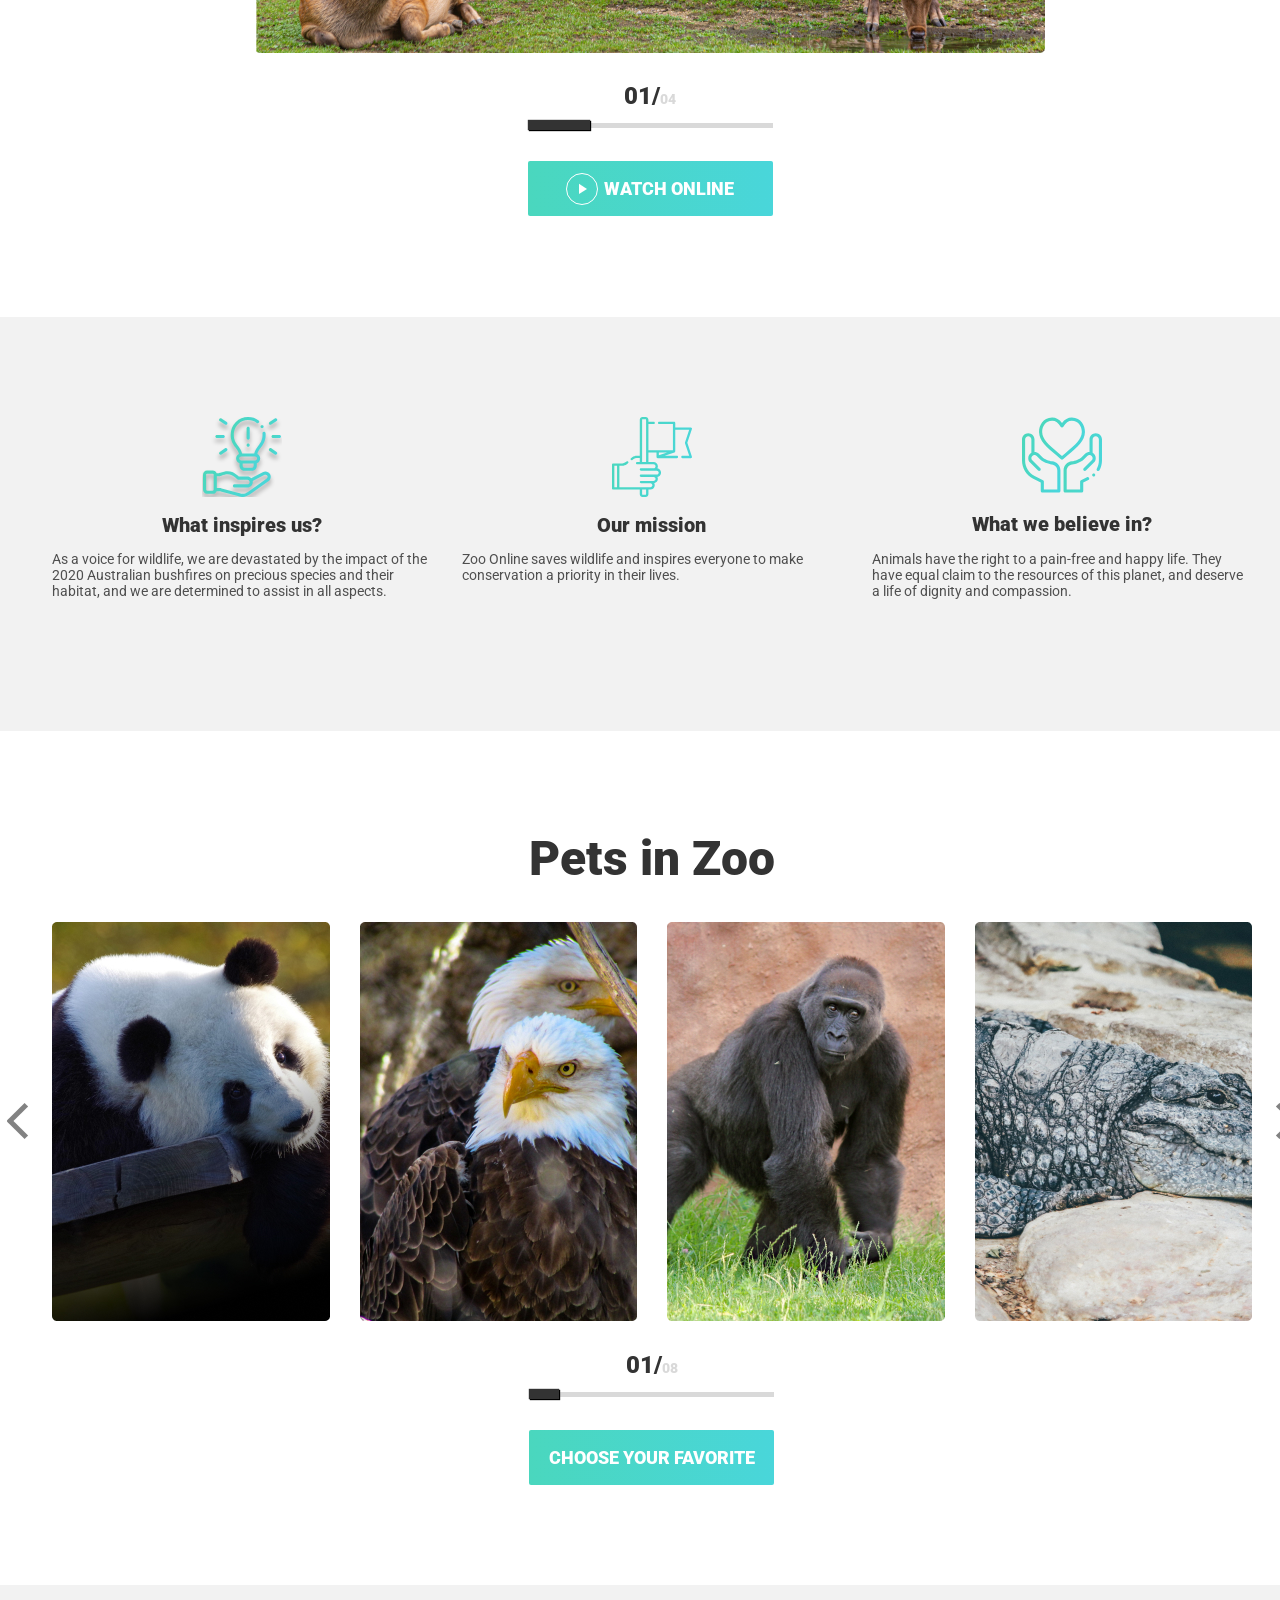
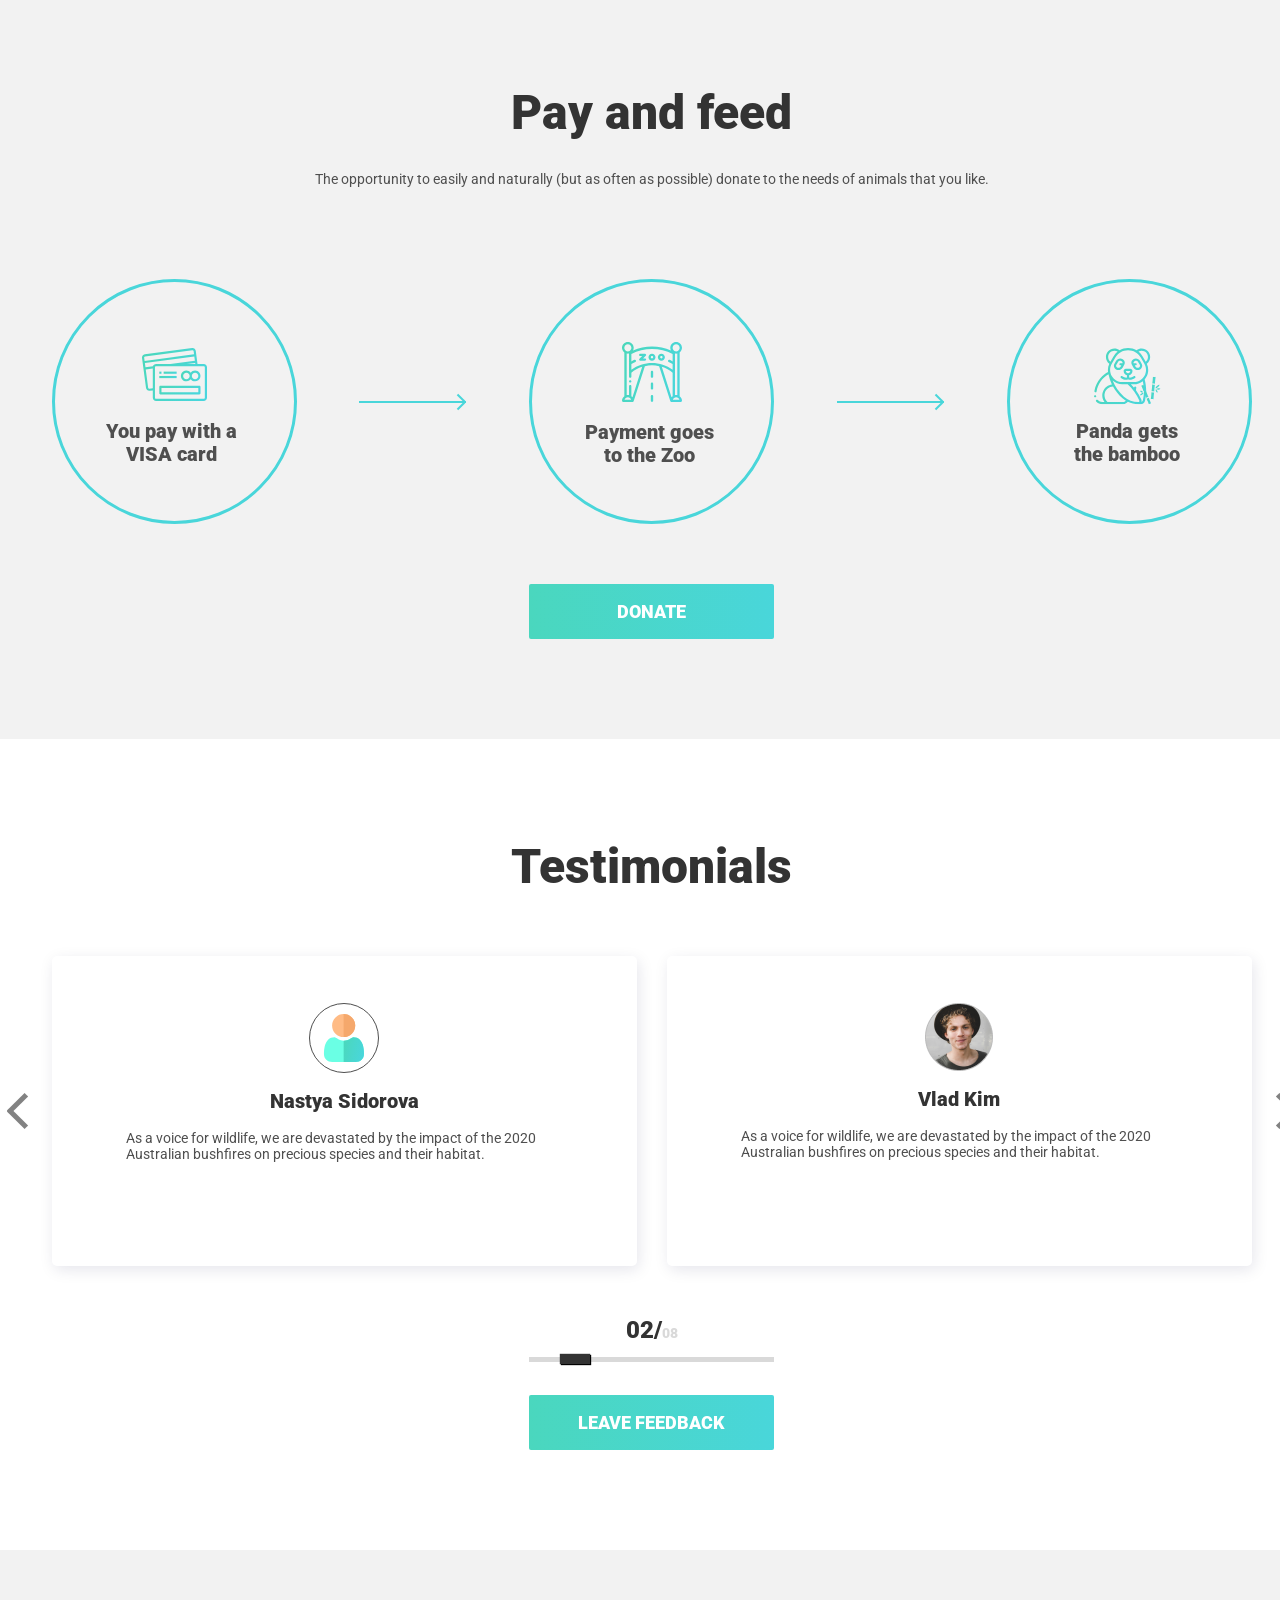
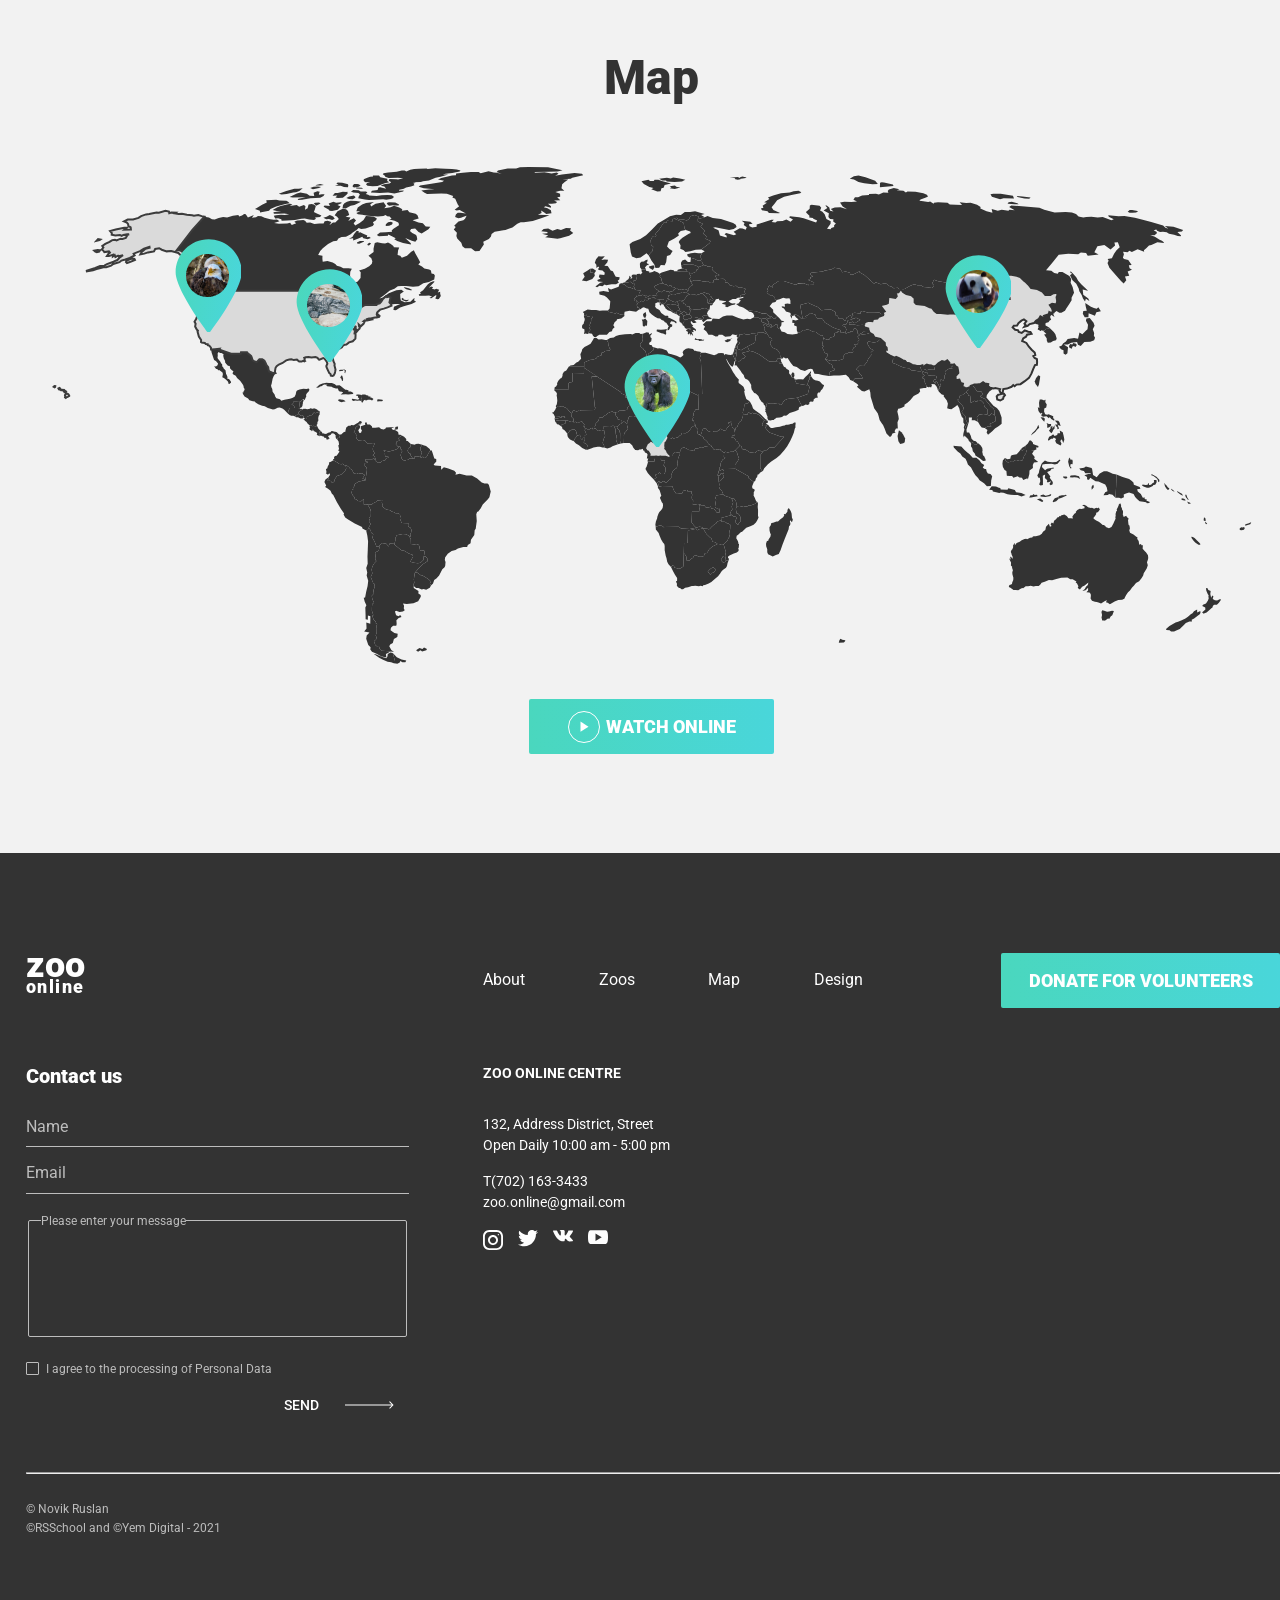
==== commit 363f6b86: "feat: add footer" ====
--- a/online-zoo/index.html
+++ b/online-zoo/index.html
@@ -46,7 +46,7 @@
         </div>
       </div>
     </header>
-    <main>
+    <main class="main">
       <section class="watch-animal">
         <div class="banner">
           <img class="banner__img" src="./assets/images/banner.jpg" alt="" class="banner__img">
@@ -453,6 +453,87 @@
         </div>
       </section>
     </main>
+    <footer class="footer">
+      <div class="container">
+        <div class="footer__content">
+          <div class="left-content">
+            <div class="logo logo_footer">
+              <a class="logo__link" href="/">
+                <span class="logo__zoo">zoo</span>
+                <span class="logo__online">online</span>
+              </a>
+            </div>
+            <form action="" class="contact-form">
+              <h3 class="contact-form__title">Contact us</h3>
+              <input type="text" class="contact-form__name" placeholder="Name" required>
+              <input type="email" class="contact-form__email" placeholder="Email" required>
+              <fieldset class="contact-form__fieldset">
+                <legend class="contact-form__legend">Please enter your message</legend>
+                <textarea class="contact-form__textarea" name="" cols="35" rows="4" minlength="10" maxlength="280"
+                  required>
+                </textarea>
+              </fieldset>
+              <input class="contact-form__checkbox" id="agreement" type="checkbox" required>
+              <label class="contact-form__label" for="agreement">I agree to the processing of Personal Data</label>
+              <div class="btn-container">
+                <input class="contact-form__btn" type="submit" value="SEND">
+              </div>
+            </form>
+          </div>
+          <div class="right-content">
+            <div class="nav-and-btn">
+              <ul class="footer-nav">
+                <li class="footer-nav__item">
+                  <a href="/" class="footer-nav__link">about</a>
+                </li>
+                <li class="footer-nav__item">
+                  <a href="#" class="footer-nav__link">zoos</a>
+                </li>
+                <li class="footer-nav__item">
+                  <a href="#" class="footer-nav__link">map</a>
+                </li>
+                <li class="footer-nav__item">
+                  <a href="#" class="footer-nav__link">design</a>
+                </li>
+              </ul>
+              <a href="#" class="watch-btn watch-btn_footer">
+                donate for volunteers
+              </a>
+            </div>
+            <article class="contacts">
+              <h4 class="contacts__title">ZOO Online Centre</h4>
+              <address class="address">
+                <div class="address__text">
+                  <span class="address__span_mb">132, Address District, Street</span>
+                  <span>Open Daily 10:00 am - 5:00 pm</span>
+                </div>
+                <a class="address__link address__link_mb" href="tel:+3757021633433">T(702) 163-3433</a>
+                <a class="address__link" href="mailto:zoo.online@gmail.com">zoo.online@gmail.com</a>
+              </address>
+              <ul class="social social_line">
+                <li class="social__item">
+                  <a class="social__link social__link_insta" href="https://www.instagram.com/"></a>
+                </li>
+                <li class="social__item">
+                  <a class="social__link social__link_twitter" href="https://twitter.com/"></a>
+                </li>
+                <li class="social__item">
+                  <a class="social__link social__link_vk" href="https://vk.com/"></a>
+                </li>
+                <li class="social__item">
+                  <a class="social__link social__link_youtube" href="https://www.youtube.com/"></a>
+                </li>
+              </ul>
+            </article>
+          </div>
+        </div>
+        <hr class="footer-hr">
+        <div class="copyrights">
+          <div class="copyrights__text">© Novik Ruslan</div>
+          <div class="copyrights__text">©RSSchool and ©Yem Digital - 2021</div>
+        </div>
+      </div>
+    </footer>
   </div>
 </body>
 
--- a/online-zoo/index.css
+++ b/online-zoo/index.css
@@ -14,6 +14,7 @@
   --arrow-durk-color: #828282;
   --shdow-card: rgba(0, 0, 0, .5);
   --shadow-testim-card: 2px 4px 15px rgba(6, 12, 70, 0.1);
+  --bg-form: #bdbdbd;
   --main-gradient: linear-gradient(to right, var(--gradient-light-color), var(--gradient-durk-color));
   --bg-first: var(--base-light-color);
   --bg-second: var(--primary-light-color);
@@ -65,31 +66,21 @@
   list-style-type: none;
 }
 
-.container {
-  width: 1620px;
-  margin-left: 18px;
-}
-
-.small-container {
-  width: 1200px;
-  margin-left: 14px;
-  display: flex;
-  flex-direction: column;
-  align-items: center;
-}
-
-/*UI components*/
-
 /*Container*/
 .container {
   width: 1620px;
-  margin-left: 18px;
-}
-
-.container_small {
+  margin-left: 26px;
+}
+
+.small-container {
   width: 1200px;
-  margin-left: 14px;
-}
+  margin-left: 23px;
+  display: flex;
+  flex-direction: column;
+  align-items: center;
+}
+
+/*UI components*/
 
 /*Slider*/
 .slider {
@@ -182,14 +173,15 @@
 /* Social links */
 .social {
   height: 107px;
-  padding-left: 0;
-  margin: 0;
-}
-
-.social {
   display: flex;
   flex-direction: column;
   justify-content: space-between;
+}
+
+.social_line {
+  width: 125px;
+  height: 20px;
+  flex-direction: row;
 }
 
 .social__link {
@@ -463,6 +455,7 @@
 }
 
 .logo {
+  font-weight: 900;
   margin: 0;
 }
 
@@ -543,6 +536,8 @@
 }
 
 /*Watch animal*/
+
+.main {margin-bottom: -1px;}
 
 .watch-animal {
   width: 100%;
@@ -697,7 +692,7 @@
 
 .how-it-works__container {
   width: 790px;
-  margin-left: 14px;
+  margin-left: 20px;
 }
 
 .how-it-works__text {
@@ -728,7 +723,7 @@
 
 .inspiring__container {
   width: 1200px;
-  margin-left: 14px;
+  margin-left: 23px;
 }
 
 .inspiring-list {
@@ -1010,6 +1005,7 @@
   margin-bottom: 35px;
 }
 
+/*Map-screen*/
 .map-screen {
   position: relative;
   width: 1200px;
@@ -1125,3 +1121,242 @@
   top: 175px;
   right: 271px;
 }
+
+/*Footer*/
+.footer {
+  width: 100%;
+  display: flex;
+  justify-content: center;
+  background-color: var(--base-durk-color);
+  padding: 100px 0 70px;
+  box-sizing: border-box;
+  color: var(--bg-form);
+}
+
+.footer__content {
+  display: flex;
+  justify-content: space-between;
+}
+
+.logo_footer {
+  margin-bottom: 67px;
+}
+
+.logo_footer .logo__link {
+  color: var(--base-light-color);
+}
+
+.contact-form {
+  width: 383px;
+  display: flex;
+  flex-direction: column;
+}
+
+.contact-form__title {
+  font-weight: 900;
+  font-size: 20px;
+  line-height: 23px;
+  color: var(--base-light-color);
+  margin: 0 0 20px;
+}
+
+.contact-form__name, .contact-form__email {
+  width: 100%;
+  box-sizing: border-box;
+  background: transparent;
+  outline: none;
+  border: none;
+  border-bottom: 1px solid var(--bg-form);
+  padding: 10px 0;
+  margin-bottom: 7px;
+  color: var(--bg-form);
+}
+
+.contact-form__email {
+  margin-bottom: 20px;
+}
+
+input::-webkit-input-placeholder {
+  color: var(--bg-form);
+}
+
+input::-moz-placeholder {
+  color: var(--bg-form);
+}
+
+.contact-form__fieldset {
+  height: 106px;
+  border: 1px solid var(--bg-form);
+  border-radius: 2px;
+  margin-bottom: 25px;
+}
+
+.contact-form__legend {
+  position: relative;
+  font-size: 12px;
+  line-height: 14px;
+}
+
+.contact-form__legend::before {
+  content: '';
+  position: absolute;
+  top: 7px;
+  left: -3px;
+  width: 3px;
+  height: 5px;
+  background-color: var(--base-durk-color);
+}
+
+.contact-form__legend::after {
+  content: '';
+  position: absolute;
+  top: 7px;
+  right: -3px;
+  width: 3px;
+  height: 5px;
+  background-color: var(--base-durk-color);
+}
+
+.contact-form__textarea {
+  height: 85px;
+  background: transparent;
+  border: none;
+  resize: none;
+  outline: none;
+  color: var(--bg-form);
+}
+
+.contact-form__checkbox {
+  display: none;
+}
+
+.contact-form__label {
+  position: relative;
+  margin-left: 20px;
+  margin-bottom: 20px;
+  font-size: 12px;
+  line-height: 14px;
+}
+
+.contact-form__label::before {
+  content: " ";
+  position: absolute;
+  top: 0;
+  left: -20px;
+  width: 11px;
+  height: 11px;
+  color: var(--bg-form);
+  display: flex;
+  justify-content: center;
+  align-items: center;
+  border: 1px solid var(--bg-form);
+  border-radius: 1px;
+}
+
+.contact-form__checkbox:checked + .contact-form__label::before {
+  content: "x";
+}
+
+.contact-form__btn {
+  cursor: pointer;
+  width: 110px;
+  height: 16px;
+  padding: 0;
+  text-align: left;
+  border: none;
+  outline: none;
+  color: var(--base-light-color);
+  background-image: url(./assets/images/btn-arrow.svg);
+  background-color: transparent;
+  background-repeat: no-repeat;
+  background-position: right;
+  font-weight: 500;
+  font-size: 14px;
+  line-height: 16px;
+}
+
+.btn-container {
+  text-align: right;
+  padding-right: 15px;
+}
+
+.nav-and-btn {
+  display: flex;
+  margin-bottom: 57px;
+}
+
+.footer-nav {
+  width: 380px;
+  height: 55px;
+  display: flex;
+  justify-content: space-between;
+  align-items: center;
+  margin-right: 138px;
+}
+
+.footer-nav__link {
+  text-decoration: none;
+  text-transform: capitalize;
+  color: var(--base-light-color);
+}
+
+.footer-nav__link:hover {
+  text-decoration: underline;
+}
+
+.watch-btn_footer {
+  width: 279px;
+}
+
+.contacts {
+  color: var(--base-light-color);
+}
+
+.contacts__title {
+  font-weight: bold;
+  font-size: 14px;
+  line-height: 16px;
+  text-transform: uppercase;
+  margin: 0 0 35px;
+}
+
+.address {
+  width: 209px;
+  font-style: normal;
+  font-weight: normal;
+  font-size: 14px;
+  line-height: 16px;
+  margin-bottom: 20px;
+}
+
+.address__text {
+  margin-bottom: 20px;
+}
+
+.address__link {
+  color: var(--base-light-color);
+  text-decoration: none;
+}
+
+.address__link:hover {
+  text-decoration: underline;
+}
+
+.address__span_mb, .address__link_mb {
+  display: block;
+  margin-bottom: 5px;
+}
+
+.copyrights {
+  font-size: 12px;
+  line-height: 14px;
+  color: var(--bg-form);
+}
+
+.copyrights__text:first-child {
+  margin-bottom: 5px;
+}
+
+.footer-hr {
+  margin: 57px 0 28px;
+}
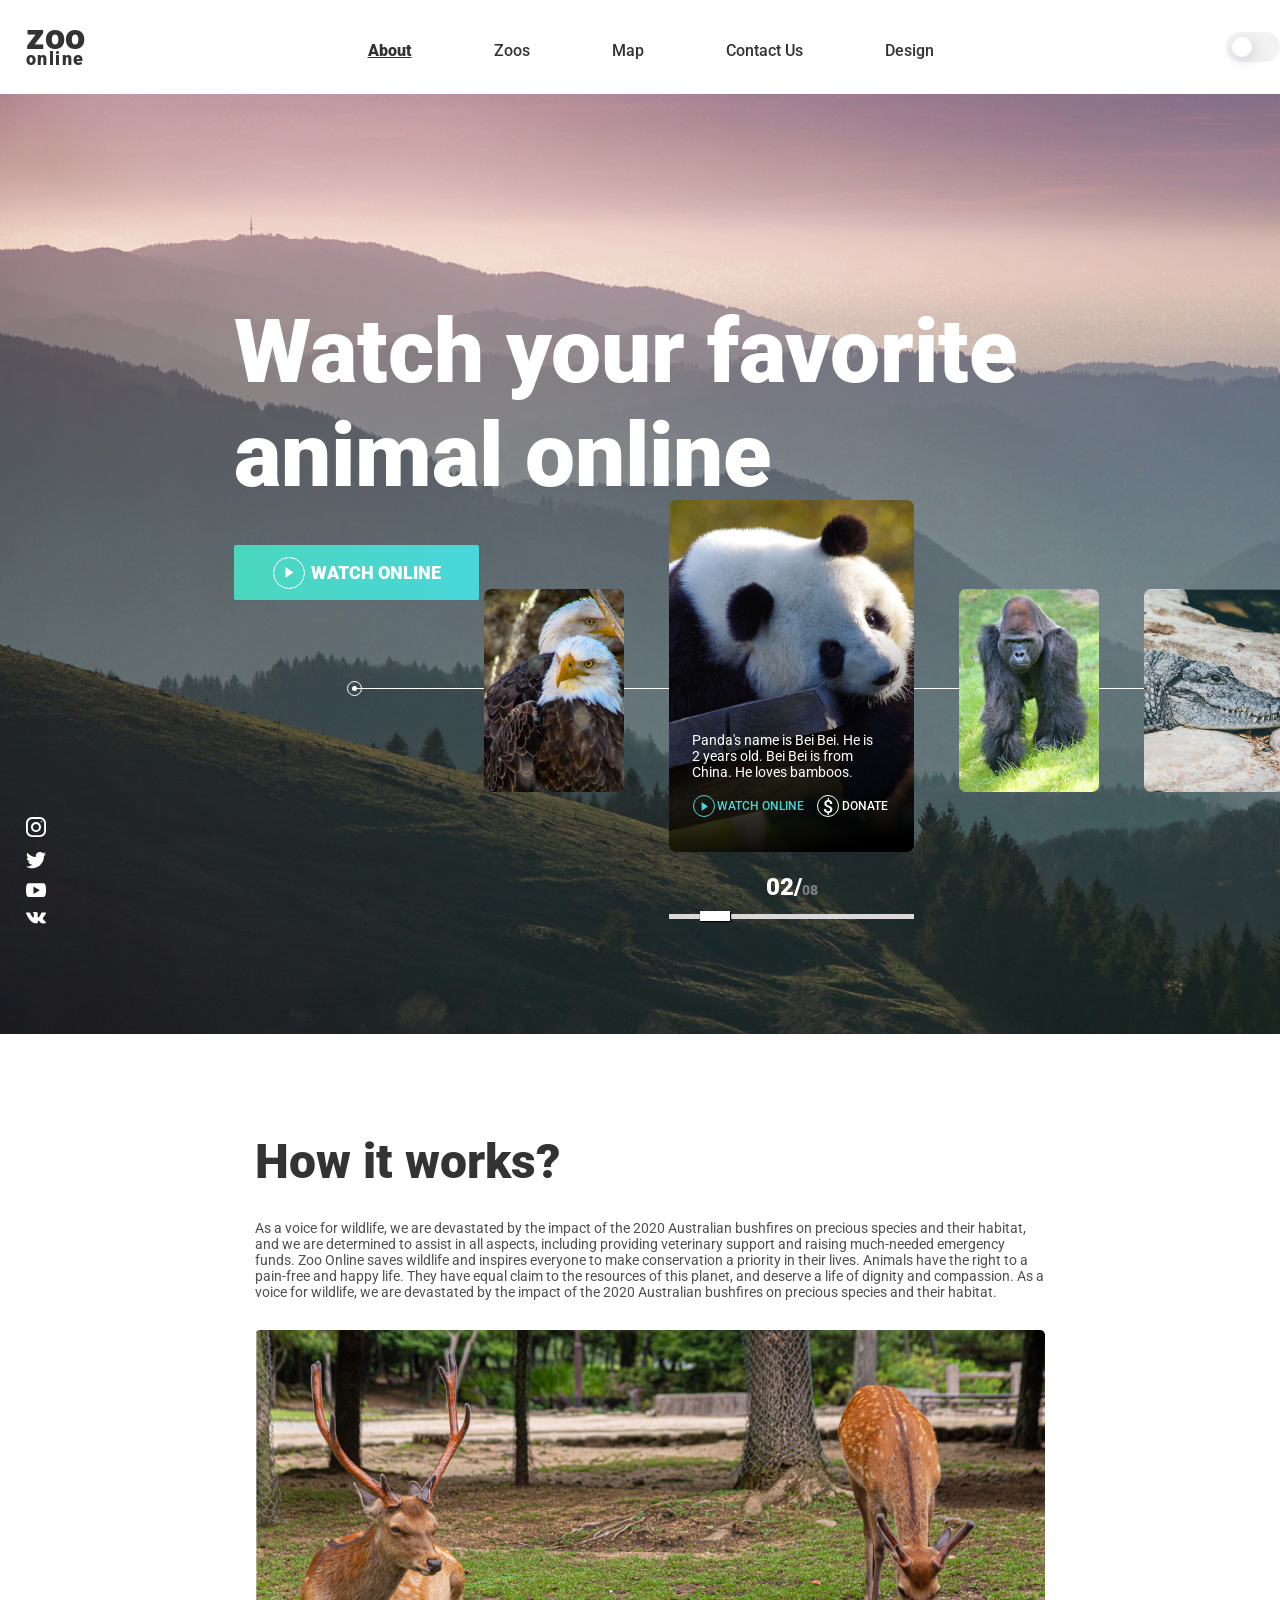
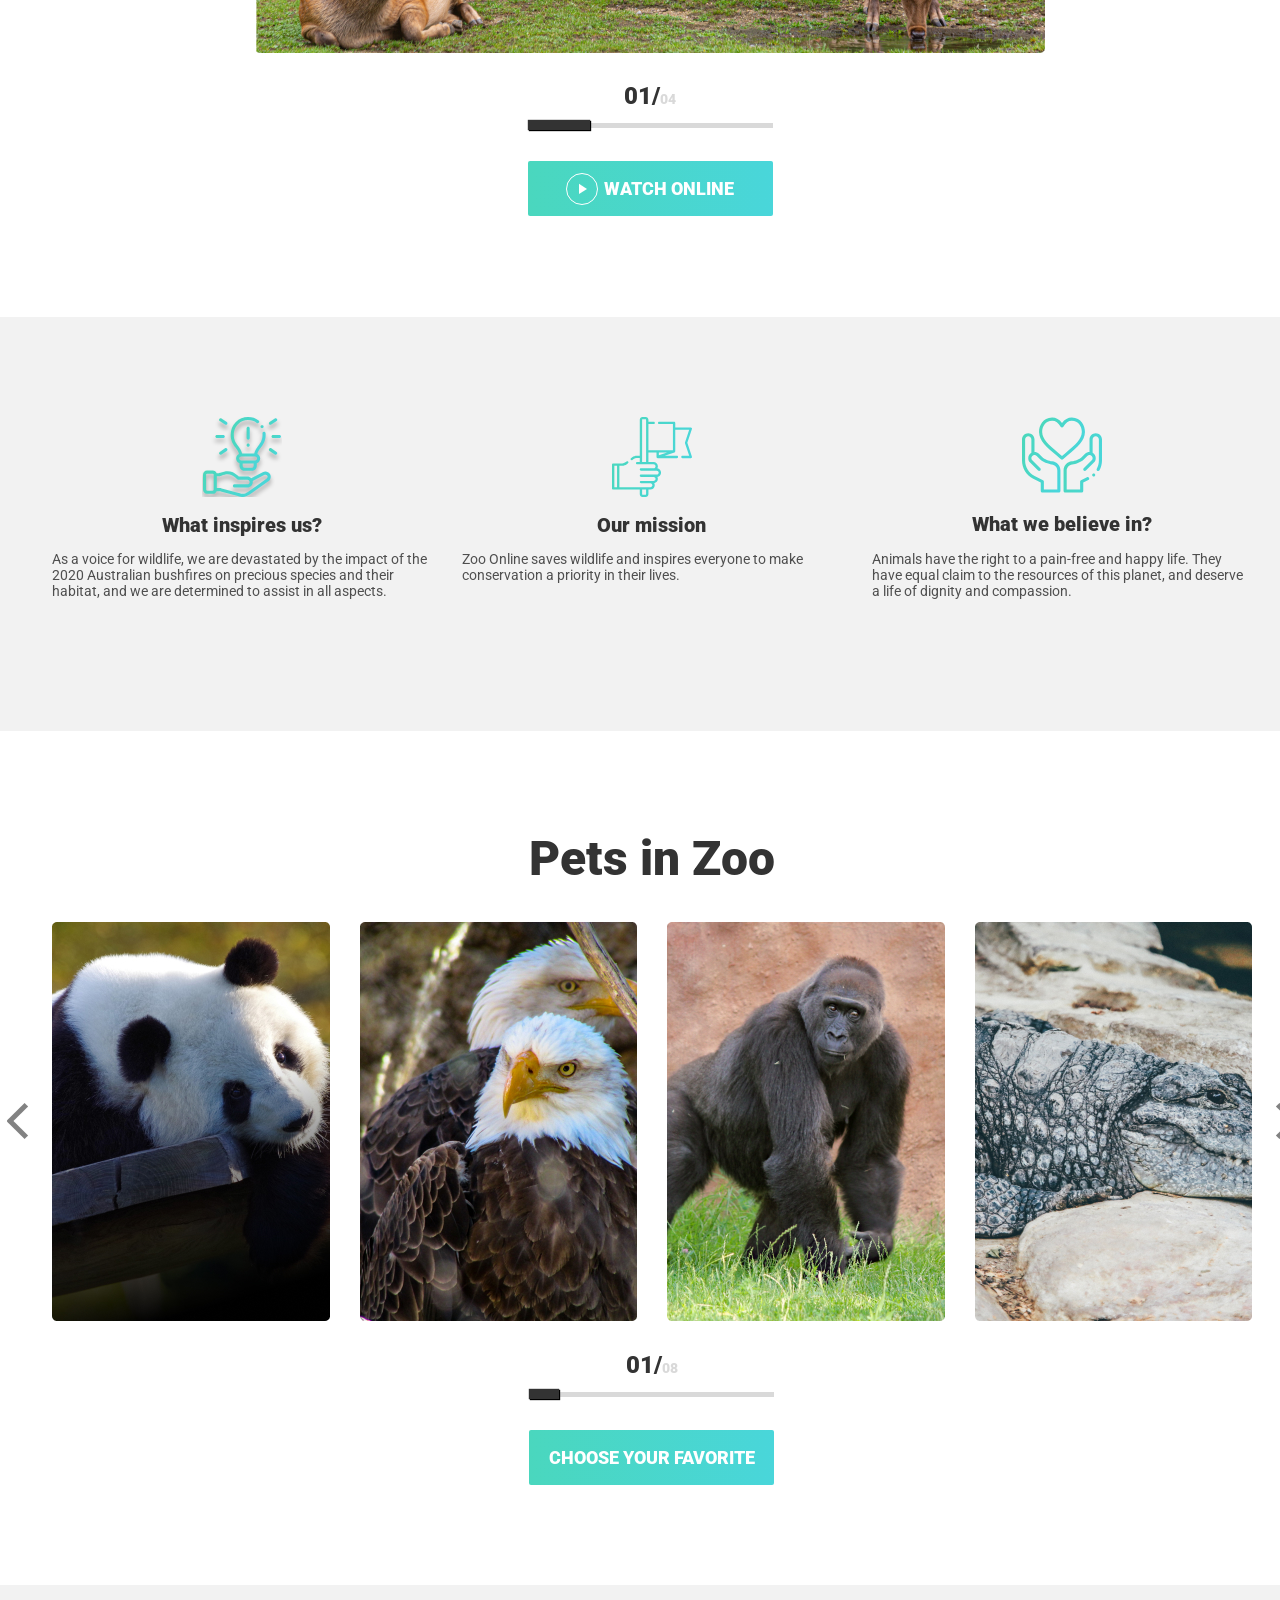
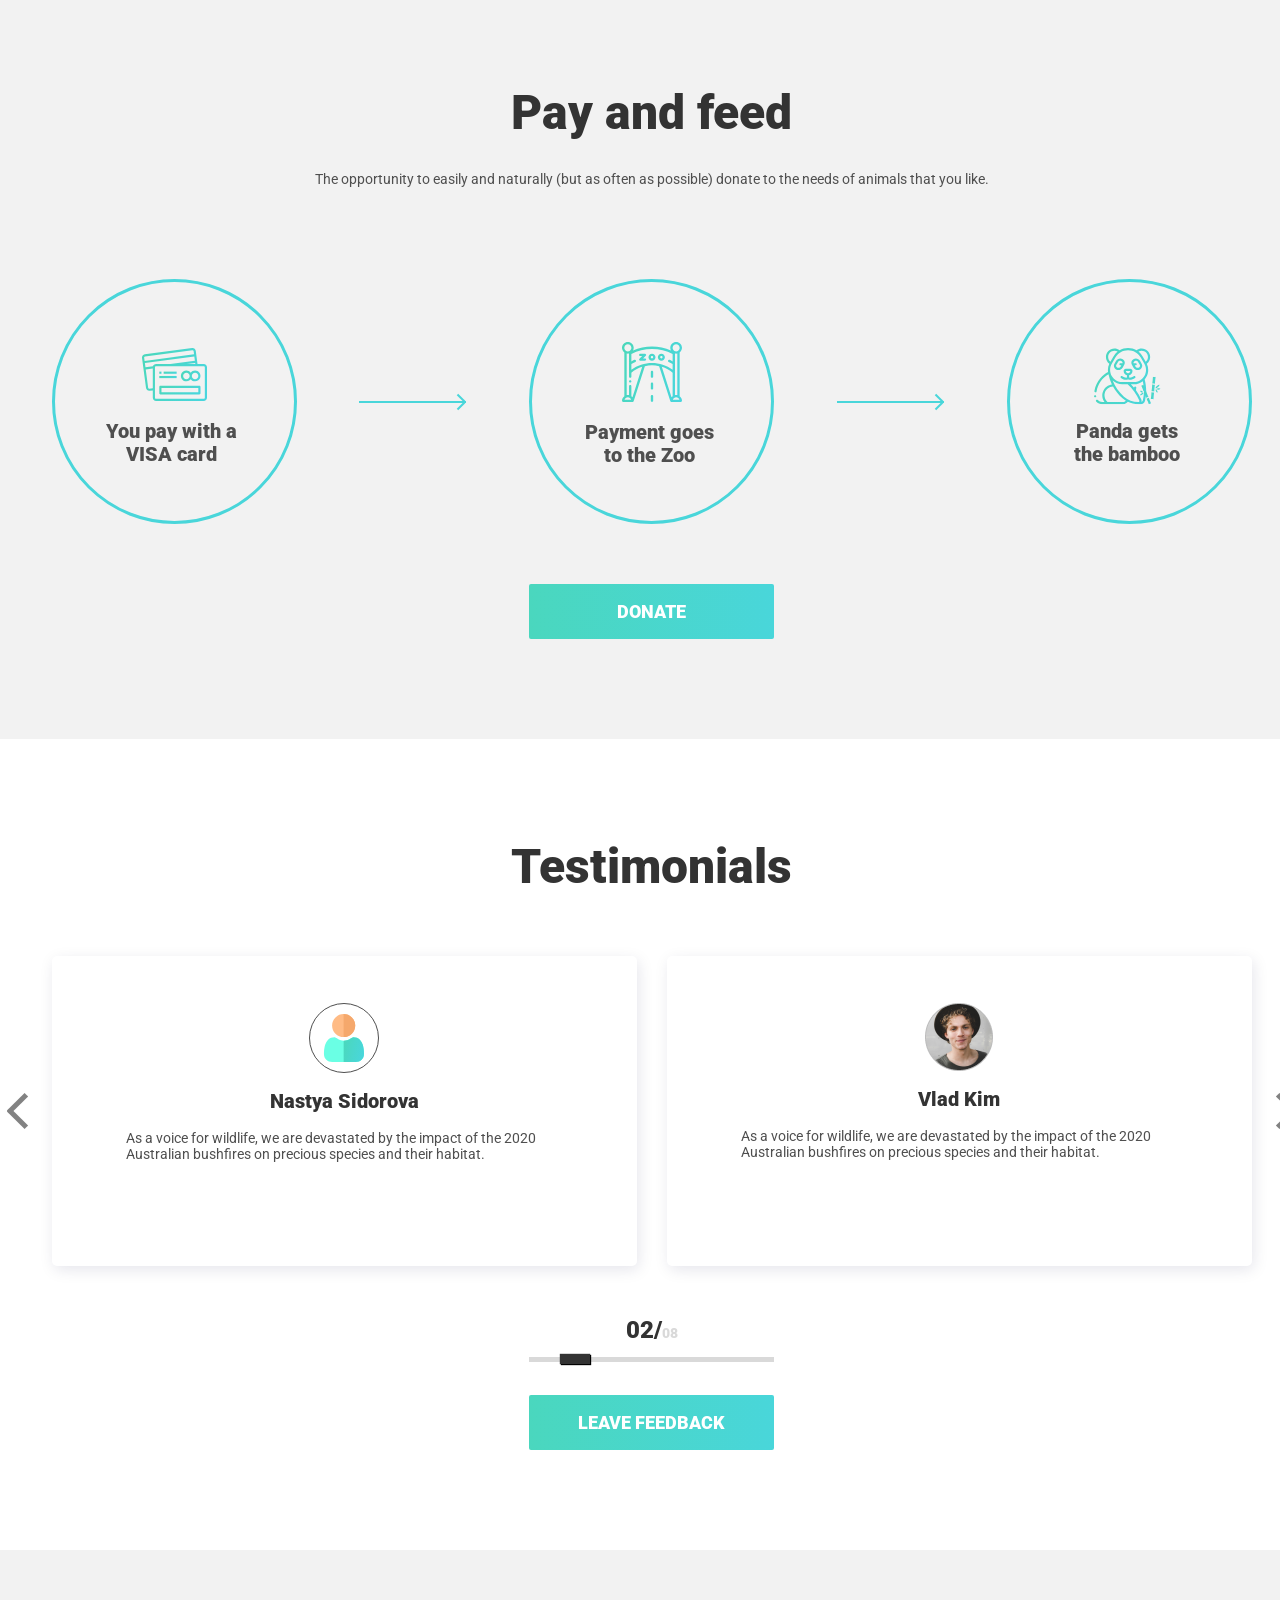
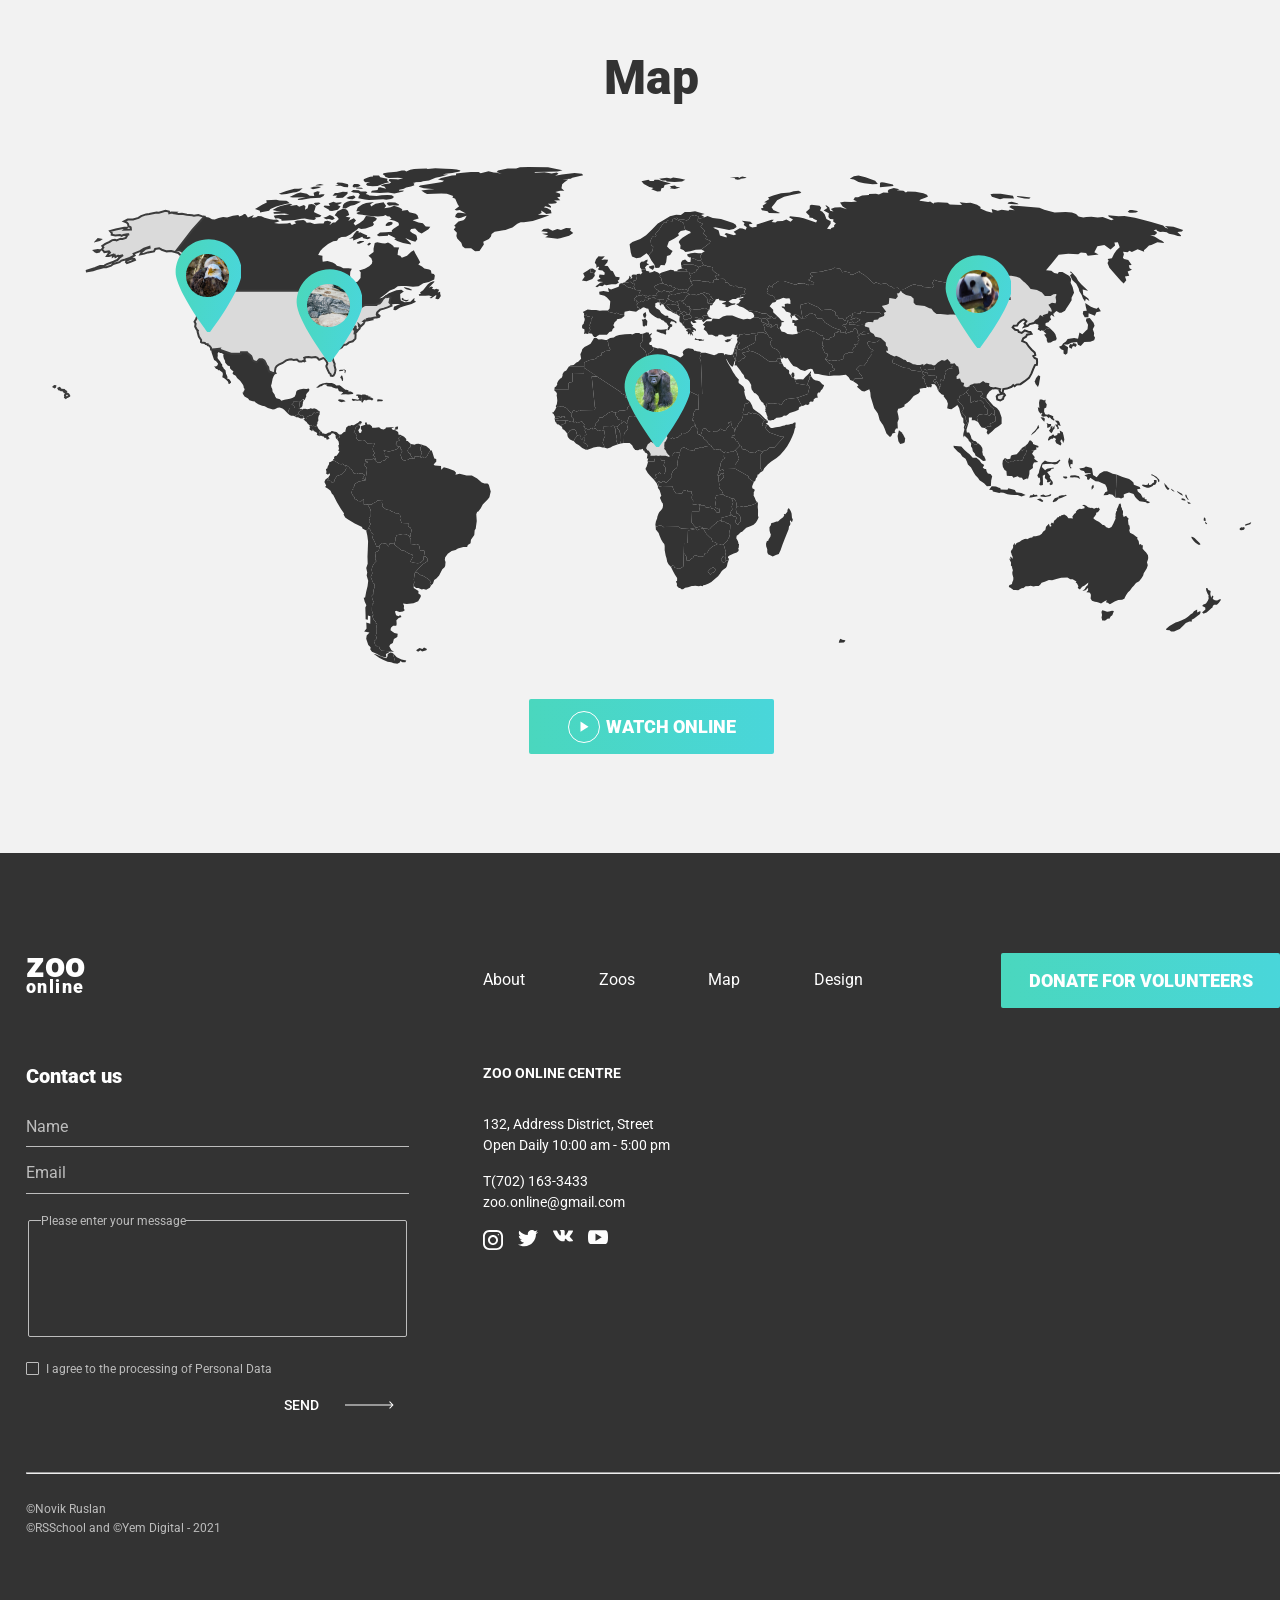
==== commit e1919812: "feat: add intermediate page" ====
--- a/online-zoo/index.html
+++ b/online-zoo/index.html
@@ -25,16 +25,16 @@
         <nav>
           <ul class="nav-list">
             <li class="nav-list__item">
-              <a class="nav-list__link" href="/">about</a>
+              <a class="nav-list__link nav-list__link_active" href="/">about</a>
             </li>
             <li class="nav-list__item">
               <a class="nav-list__link" href="#">zoos</a>
             </li>
             <li class="nav-list__item">
-              <a class="nav-list__link" href="#">map</a>
+              <a class="nav-list__link" href="./pages/intermediate/intermediate.html">map</a>
             </li>
             <li class="nav-list__item">
-              <a class="nav-list__link" href="#">contact us</a>
+              <a class="nav-list__link" href="#contact">contact us</a>
             </li>
             <li class="nav-list__item">
               <a class="nav-list__link" href="https://www.figma.com/file/HKt5Nlx0jghQtJp6jW9q8F/zooApp">design</a>
@@ -312,7 +312,7 @@
             </div>
             <input class="range" type="range" value="1" min="1" max="8">
           </div>
-          <a href="#" class="watch-btn">Choose your favorite</a>
+          <a href="./pages/intermediate/intermediate.html" class="watch-btn">Choose your favorite</a>
         </div>
       </section>
       <section class="pay-and-feed">
@@ -463,6 +463,7 @@
                 <span class="logo__online">online</span>
               </a>
             </div>
+            <a href="#" name="contact"></a>
             <form action="" class="contact-form">
               <h3 class="contact-form__title">Contact us</h3>
               <input type="text" class="contact-form__name" placeholder="Name" required>
@@ -490,7 +491,7 @@
                   <a href="#" class="footer-nav__link">zoos</a>
                 </li>
                 <li class="footer-nav__item">
-                  <a href="#" class="footer-nav__link">map</a>
+                  <a href="./pages/intermediate/intermediate.html" class="footer-nav__link">map</a>
                 </li>
                 <li class="footer-nav__item">
                   <a href="#" class="footer-nav__link">design</a>
@@ -529,7 +530,7 @@
         </div>
         <hr class="footer-hr">
         <div class="copyrights">
-          <div class="copyrights__text">© Novik Ruslan</div>
+          <div class="copyrights__text">©Novik Ruslan</div>
           <div class="copyrights__text">©RSSchool and ©Yem Digital - 2021</div>
         </div>
       </div>
--- a/online-zoo/index.css
+++ b/online-zoo/index.css
@@ -55,9 +55,10 @@
   font-family: 'Roboto', sans-serif;
 }
 
-button {
+button, input[type="submit"] {
   cursor: pointer;
   border: none;
+  outline: none;
 }
 
 ul {
@@ -430,13 +431,7 @@
   color: var(--fg-text);
 }
 
-
-
 /* Components */
-
-
-
-
 
 /* Header */
 
@@ -501,14 +496,13 @@
   color: var(--fg-header);
 }
 
-.nav-list__item:first-child .nav-list__link {
+.nav-list__link_active {
   font-weight: 900;
   text-decoration: underline;
 }
 
-.nav-list__item:first-child:hover .nav-list__link {
-  font-weight: 500;
-  text-decoration: none;
+.nav-list__link_active:hover {
+  cursor: alias;
 }
 
 .nav-list__link:hover {
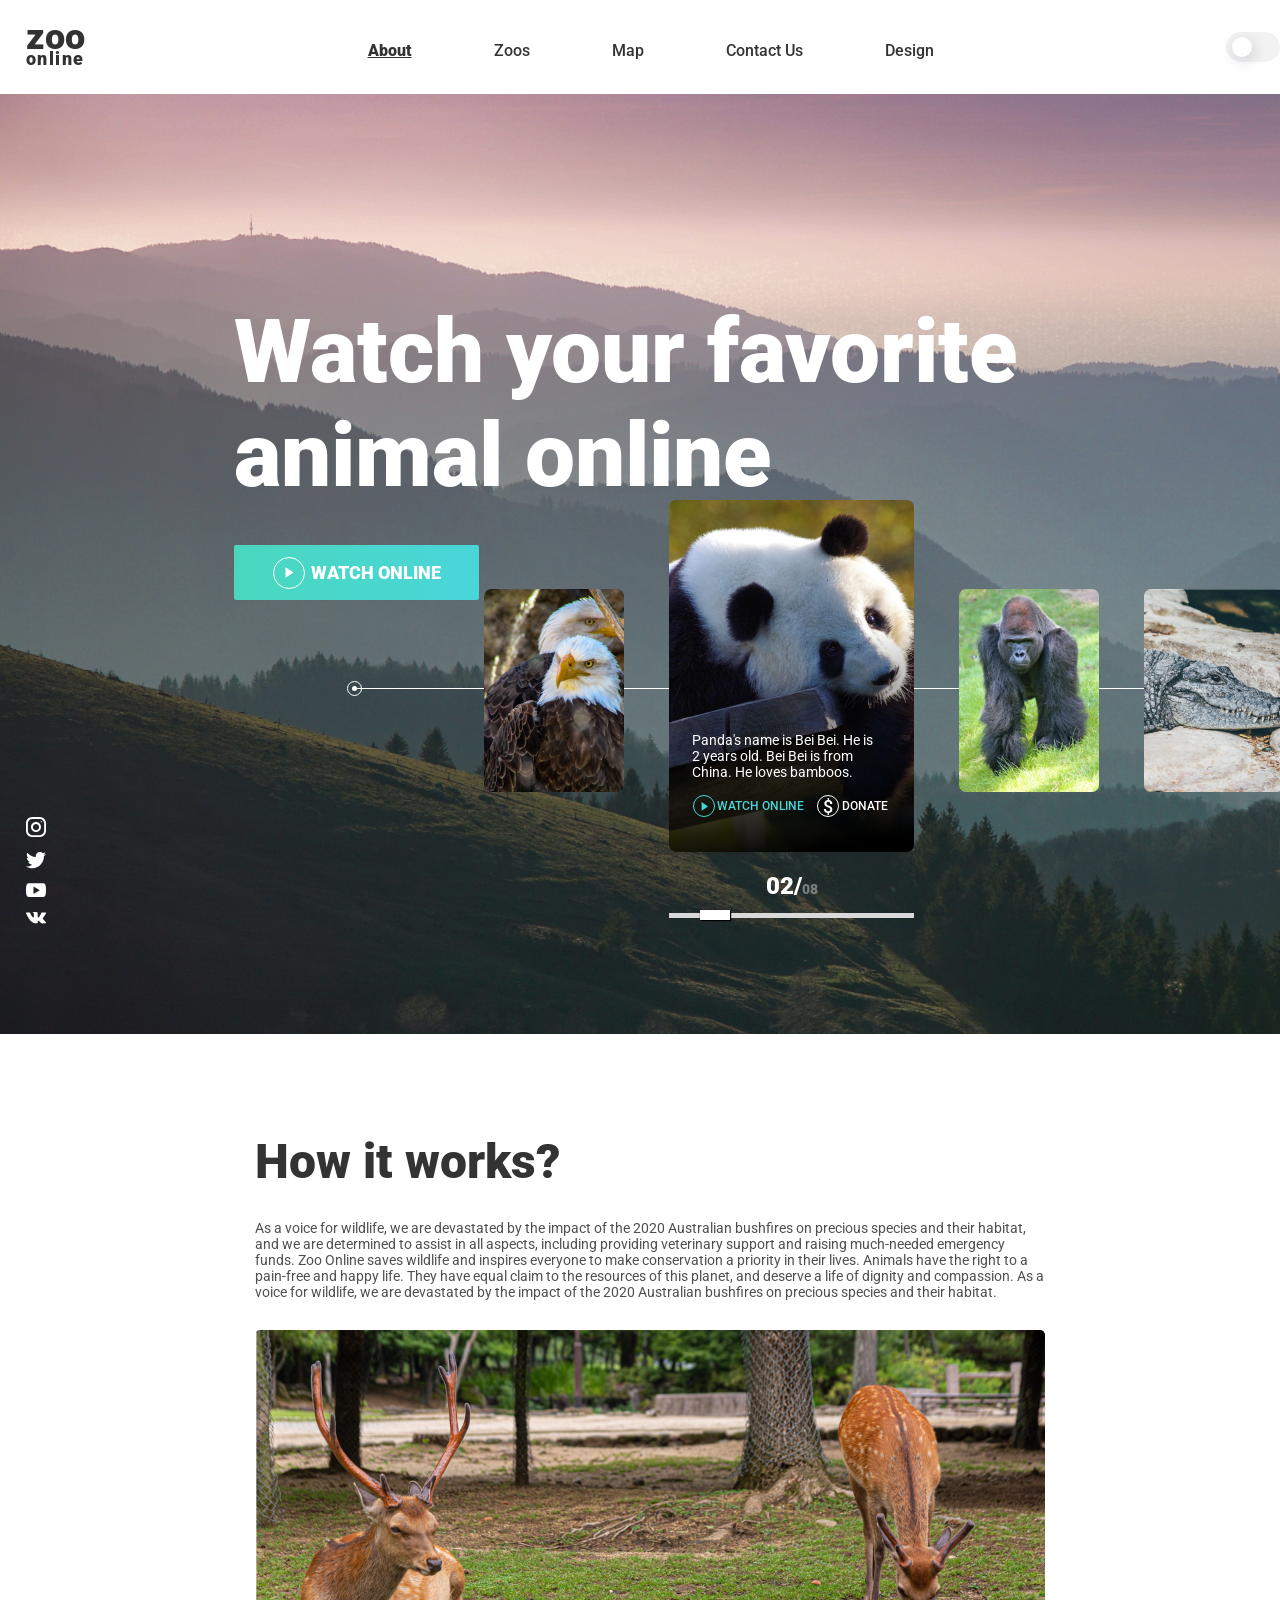
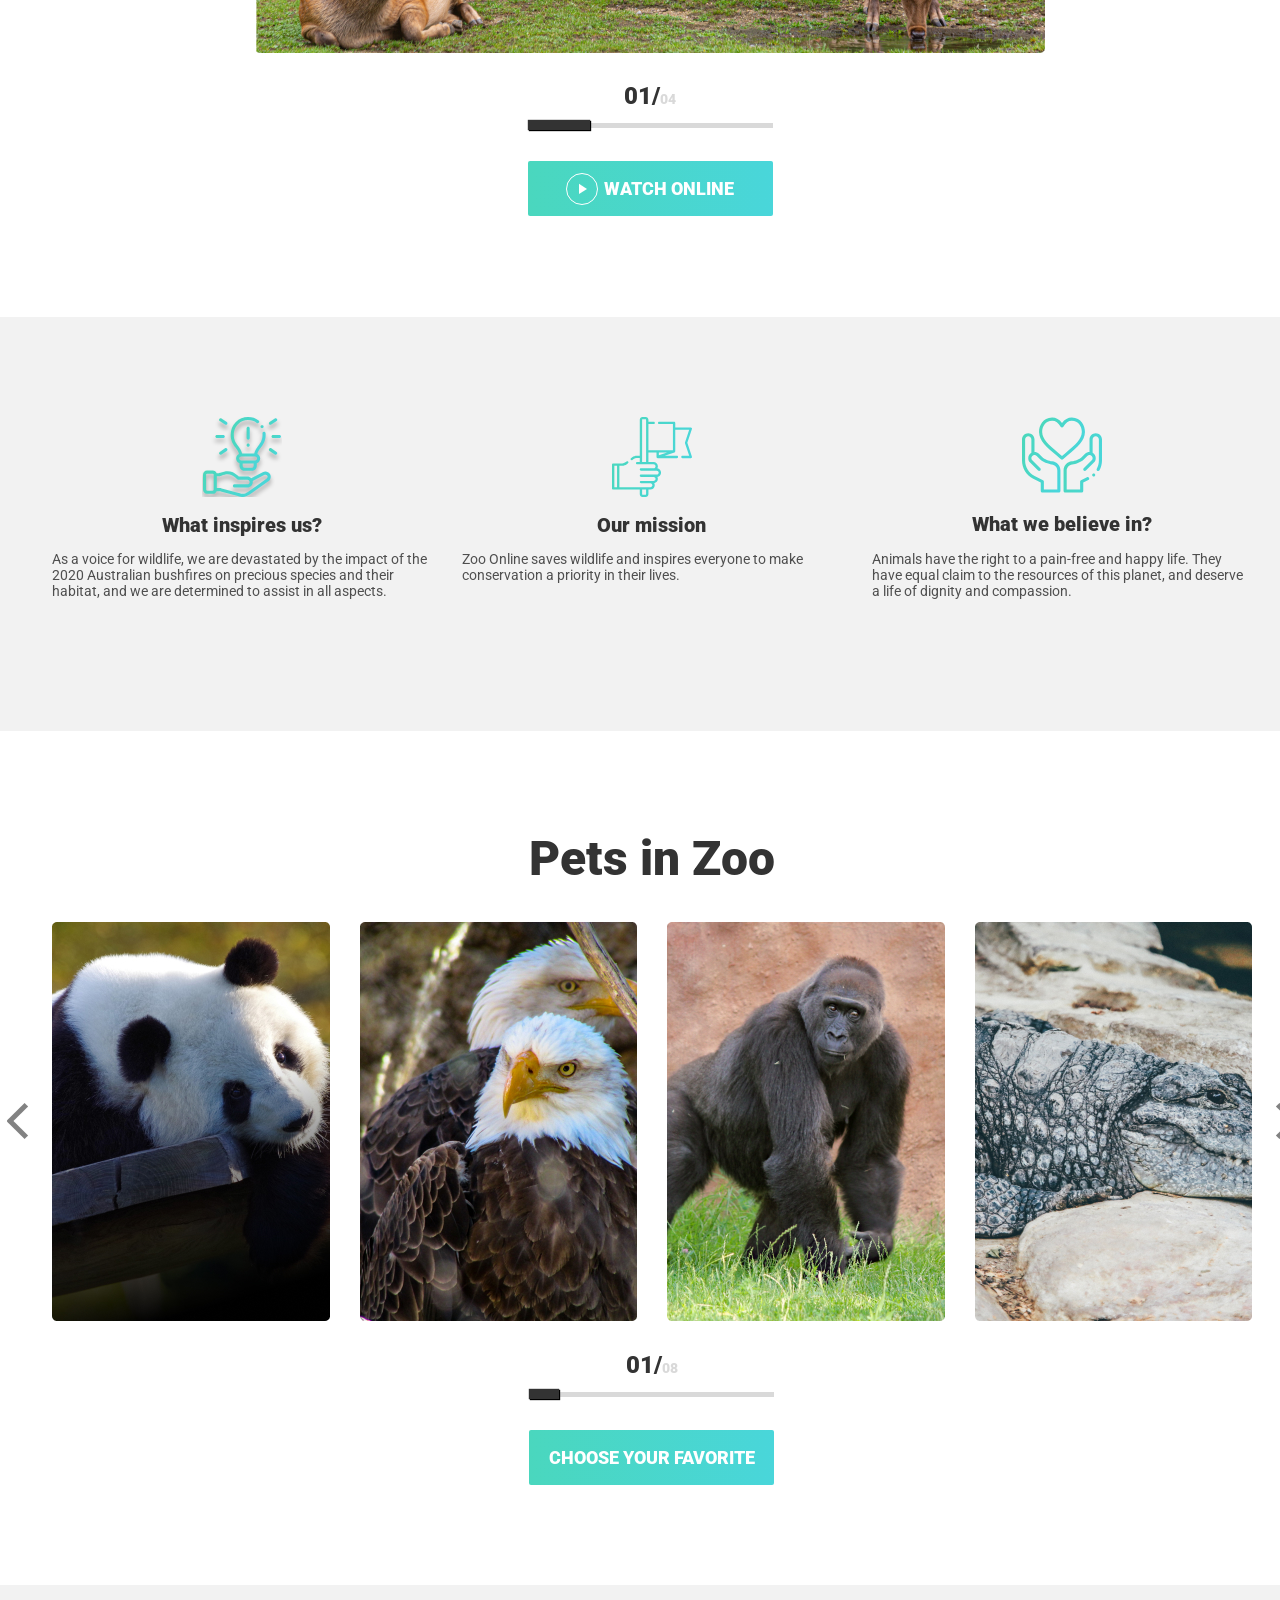
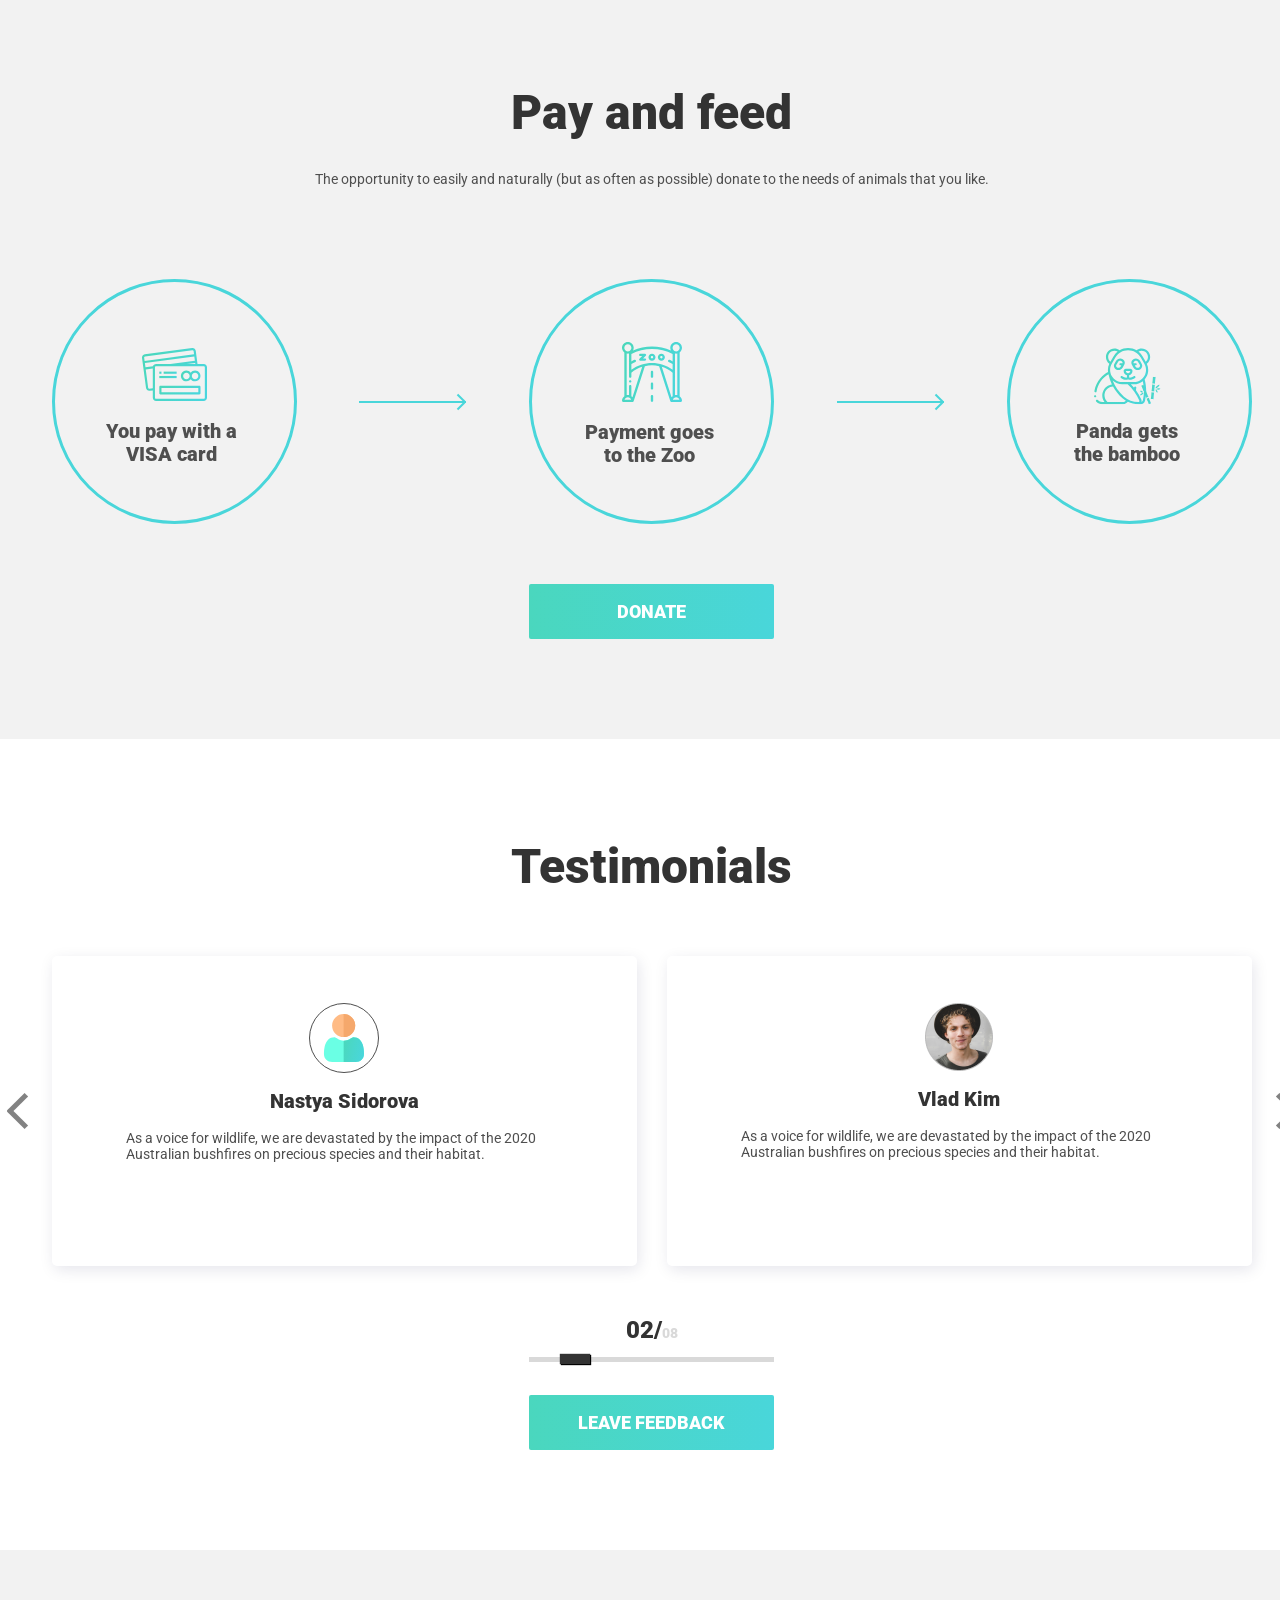
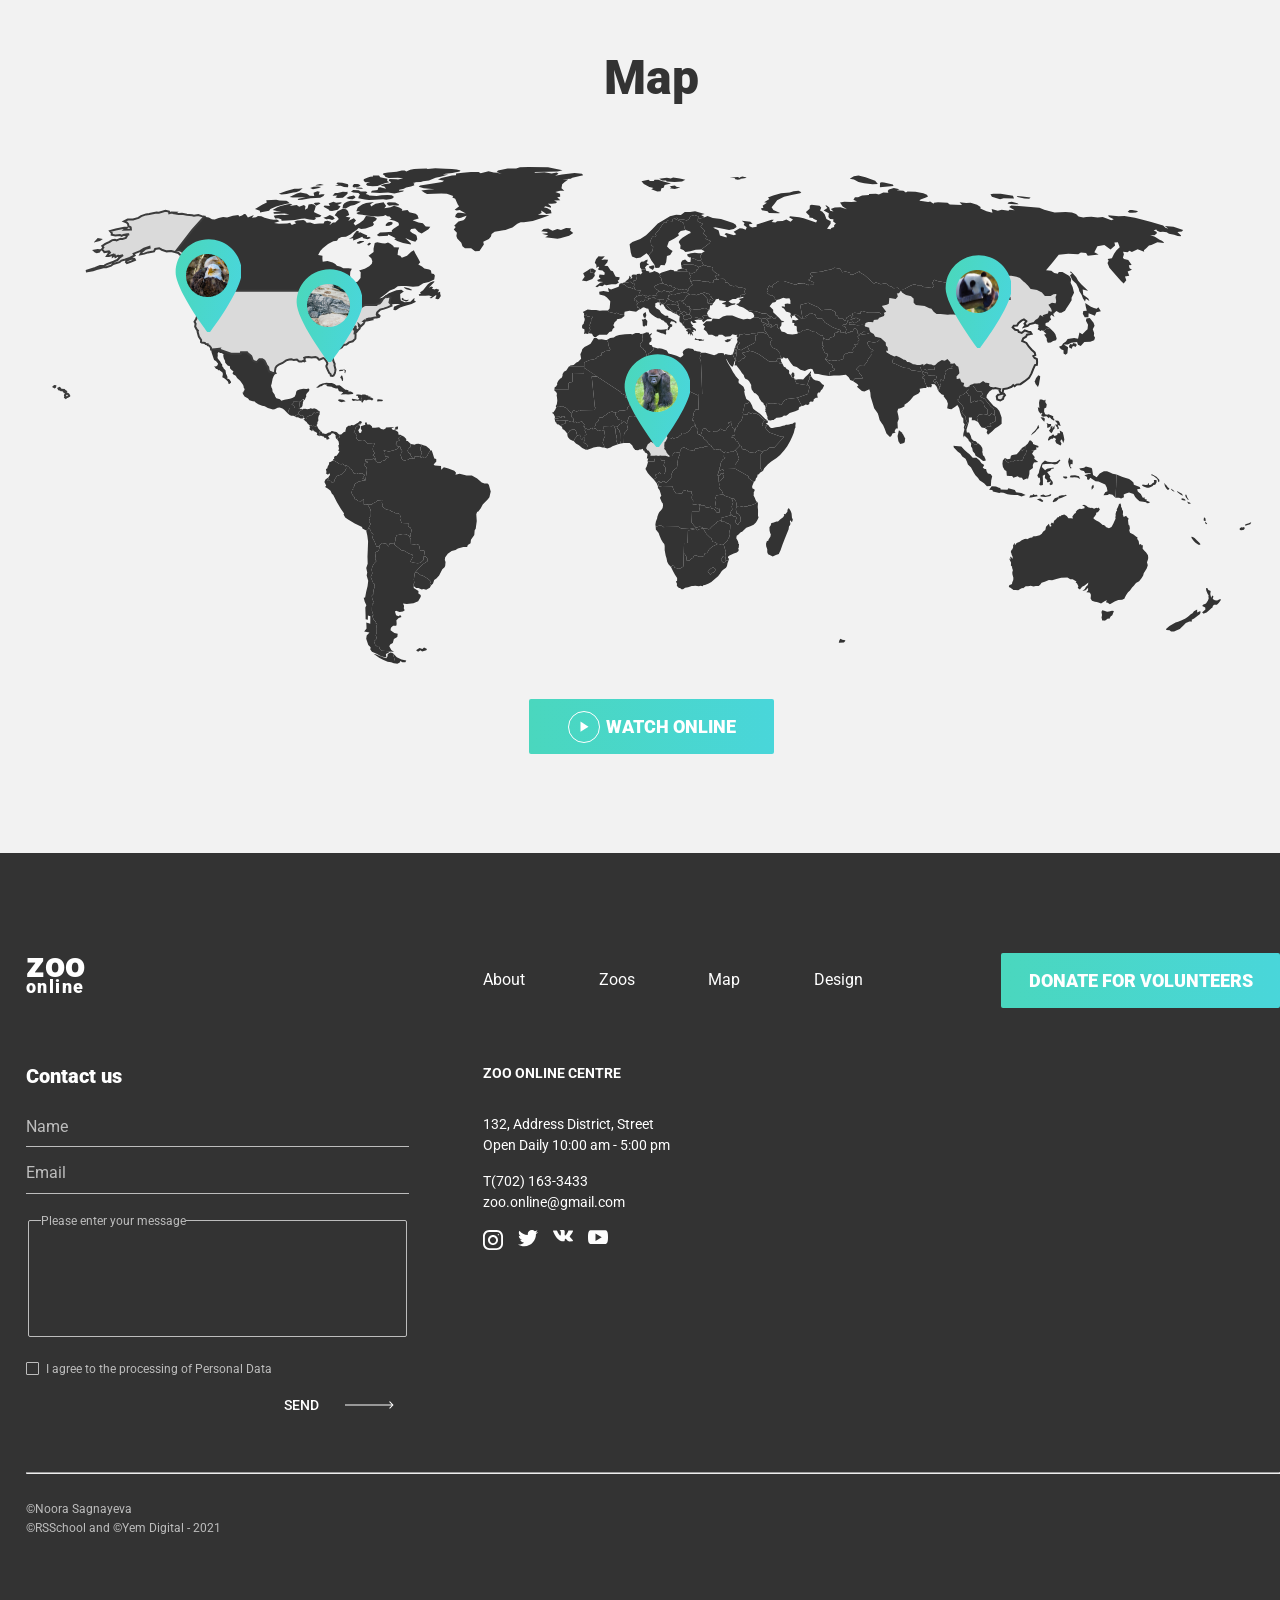
==== commit f3bd9c75: "fix: change stukture" ====
--- a/online-zoo/index.html
+++ b/online-zoo/index.html
@@ -2,540 +2,15 @@
 <html lang="en">
 
 <head>
-  <meta charset="utf-8">
+  <meta charset="UTF-8">
   <meta http-equiv="X-UA-Compatible" content="IE=edge">
   <meta name="viewport" content="width=device-width, initial-scale=1.0">
-  <link rel="preconnect" href="https://fonts.gstatic.com">
-  <link href="https://fonts.googleapis.com/css2?family=Roboto:wght@400;500;900&display=swap" rel="stylesheet">
-  <link rel="stylesheet" href="./normalize.css">
-  <link rel="stylesheet" href="./index.css">
+  <meta http-equiv="refresh" content="0; url=./pages/landing/landing.html">
   <title>ZOO online</title>
 </head>
 
 <body>
-  <div class="wrapper">
-    <header class="header">
-      <div class="header__container container">
-        <h1 class="logo">
-          <a class="logo__link" href="/">
-            <span class="logo__zoo">zoo</span>
-            <span class="logo__online">online</span>
-          </a>
-        </h1>
-        <nav>
-          <ul class="nav-list">
-            <li class="nav-list__item">
-              <a class="nav-list__link nav-list__link_active" href="/">about</a>
-            </li>
-            <li class="nav-list__item">
-              <a class="nav-list__link" href="#">zoos</a>
-            </li>
-            <li class="nav-list__item">
-              <a class="nav-list__link" href="./pages/intermediate/intermediate.html">map</a>
-            </li>
-            <li class="nav-list__item">
-              <a class="nav-list__link" href="#contact">contact us</a>
-            </li>
-            <li class="nav-list__item">
-              <a class="nav-list__link" href="https://www.figma.com/file/HKt5Nlx0jghQtJp6jW9q8F/zooApp">design</a>
-            </li>
-          </ul>
-        </nav>
-        <div class="theme-toggle">
-          <div class="theme-toggle__btn"></div>
-        </div>
-      </div>
-    </header>
-    <main class="main">
-      <section class="watch-animal">
-        <div class="banner">
-          <img class="banner__img" src="./assets/images/banner.jpg" alt="" class="banner__img">
-          <div class="banner__container container">
-            <div class="banner__social">
-              <ul class="social">
-                <li class="social__item">
-                  <a class="social__link social__link_insta" href="https://www.instagram.com/"></a>
-                </li>
-                <li class="social__item">
-                  <a class="social__link social__link_twitter" href="https://twitter.com/"></a>
-                </li>
-                <li class="social__item">
-                  <a class="social__link social__link_youtube" href="https://www.youtube.com/"></a>
-                </li>
-                <li class="social__item">
-                  <a class="social__link social__link_vk" href="https://vk.com/"></a>
-                </li>
-              </ul>
-            </div>
-            <div class="banner__content">
-              <h2 class="banner__title">Watch your favorite animal online</h2>
-              <a href="#" class="watch-btn">
-                <div class="watch-btn__circle">
-                  <div class="watch-btn__arrow"></div>
-                </div>
-                watch online
-              </a>
-            </div>
-            <div class="banner-slider">
-              <div class="banner-slider__line"></div>
-              <ul class="banner-slider__list">
-                <li class="banner-slider__item">
-                  <img class="banner-slider__img" src="./assets/images/eagle.jpg" alt="">
-                </li>
-                <li class="banner-slider__item banner-slider__item_active">
-                  <img class="banner-slider__img" src="./assets/images/panda.jpg" alt="">
-                  <div class="banner-slider__slider-item-content slider-item-content">
-                    <div class="slider-item-content__text">
-                      Panda's name is Bei Bei. He
-                      is 2 years old. Bei Bei is from China. He loves bamboos.
-                    </div>
-                    <ul class="slider-links">
-                      <li class="slider-links__item">
-                        <a class="watch-btn watch-btn_tansparent" href="#">
-                          <div class="watch-btn__circle">
-                            <div class="watch-btn__arrow"></div>
-                          </div>
-                          watch online
-                        </a>
-                      </li>
-                      <li class="slider-links__item">
-                        <a class="donate-link" href="#">
-                          <div class="donate-link__circle">$</div>
-                          donate
-                        </a>
-                      </li>
-                    </ul>
-                  </div>
-                  <div class="banner-slider__progress progress progress_bunner">
-                    <div class="fraction fraction_bunner">
-                      02/<span class="fraction__scope">08</span>
-                    </div>
-                    <input class="range" type="range" value="2" min="1" max="8">
-                  </div>
-                </li>
-                <li class="banner-slider__item">
-                  <img class="banner-slider__img" src="./assets/images/monkey.jpg" alt="">
-                </li>
-                <li class="banner-slider__item">
-                  <img class="banner-slider__img" src="./assets/images/crocodile.jpg" alt="">
-                </li>
-                <li class="banner-slider__item">
-                  <img class="banner-slider__img" src="./assets/images/fox.jpg" alt="">
-                </li>
-              </ul>
-            </div>
-          </div>
-        </div>
-      </section>
-      <section class="how-it-works">
-        <div class="how-it-works__container">
-          <h3 class="title">How it works?</h3>
-          <p class="how-it-works__text text">As a voice for wildlife, we are devastated by
-            the impact of the 2020 Australian bushfires on precious species
-            and their habitat, and we are determined to assist in all aspects,
-            including providing veterinary support and raising much-needed
-            emergency funds. Zoo Online saves wildlife and inspires everyone
-            to make conservation a priority in their lives. Animals have the
-            right to a pain-free and happy life. They have equal claim to the
-            resources of this planet, and deserve a life of dignity and compassion.
-            As a voice for wildlife, we are devastated by the impact of the 2020
-            Australian bushfires on precious species and their habitat.
-          </p>
-          <img class="how-it-works__img" src="./assets/images/deers.jpg" alt="">
-          <div class="how-it-works__progress progress progress_how-it-works">
-            <div class="fraction">
-              01/<span class="fraction__scope">04</span>
-            </div>
-            <input class="range" type="range" value="1" min="1" max="4">
-          </div>
-          <a class="watch-btn how-it-works__watch-btn" href="#">
-            <div class="watch-btn__circle">
-              <div class="watch-btn__arrow"></div>
-            </div>
-            watch online
-          </a>
-        </div>
-      </section>
-      <section class="inspiring">
-        <div class="inspiring__container">
-          <ul class="inspiring-list">
-            <li class="inspiring-list__item">
-              <img src="./assets/images/inspires.svg" alt="" class="inspiring-list__img">
-              <h3 class="inspiring-list__title">What inspires us?</h3>
-              <p class="text inspiring-list__text">As a voice for wildlife, we are devastated by
-                the impact of the 2020 Australian bushfires on precious species and their
-                habitat, and we are determined to assist in all aspects.
-              </p>
-            </li>
-            <li class="inspiring-list__item">
-              <img src="./assets/images/mission.svg" alt="" class="inspiring-list__img">
-              <h3 class="inspiring-list__title">Our mission</h3>
-              <p class="text inspiring-list__text">Zoo Online saves wildlife and inspires everyone
-                to make conservation a priority in their lives.
-              </p>
-            </li>
-            <li class="inspiring-list__item">
-              <img src="./assets/images/believe.svg" alt="" class="inspiring-list__img">
-              <h3 class="inspiring-list__title inspiring-list__title_last">What we believe in?</h3>
-              <p class="text inspiring-list__text">Animals have the right to a pain-free and happy life.
-                They have equal claim to the resources of this planet, and deserve a life of dignity
-                and compassion.
-              </p>
-            </li>
-          </ul>
-        </div>
-      </section>
-      <section class="pets-in-zoo">
-        <div class="pets-in-zoo__container small-container">
-          <h2 class="title">Pets in Zoo</h2>
-          <div class="main-slider">
-            <div class="main-slider__left-arrow slider-arrow"></div>
-            <ul class="main-slider__list">
-              <li class="main-slider__item">
-                <div class="slider-card">
-                  <img src="./assets/images/panda-m.jpg" alt="" class="slider-card__img">
-                  <div class="main-slider__slider-item-content slider-item-content">
-                    <div class="slider-item-content__text">
-                      Panda's name is Bei Bei. He
-                      is 2 years old. Bei Bei is from China. He loves bamboos.
-                    </div>
-                    <ul class="slider-links">
-                      <li class="slider-links__item">
-                        <a class="watch-btn watch-btn_tansparent" href="#">
-                          <div class="watch-btn__circle">
-                            <div class="watch-btn__arrow"></div>
-                          </div>
-                          watch online
-                        </a>
-                      </li>
-                      <li class="slider-links__item">
-                        <a class="donate-link" href="#">
-                          <div class="donate-link__circle">$</div>
-                          donate
-                        </a>
-                      </li>
-                    </ul>
-                  </div>
-                  <div class="shadow"></div>
-                </div>
-              </li>
-              <li class="main-slider__item">
-                <div class="slider-card">
-                  <img src="./assets/images/eagle-m.jpg" alt="" class="slider-card__img">
-                  <div class="main-slider__slider-item-content slider-item-content">
-                    <div class="slider-item-content__text">
-                      Panda's name is Bei Bei. He
-                      is 2 years old. Bei Bei is from China. He loves bamboos.
-                    </div>
-                    <ul class="slider-links">
-                      <li class="slider-links__item">
-                        <a class="watch-btn watch-btn_tansparent" href="#">
-                          <div class="watch-btn__circle">
-                            <div class="watch-btn__arrow"></div>
-                          </div>
-                          watch online
-                        </a>
-                      </li>
-                      <li class="slider-links__item">
-                        <a class="donate-link" href="#">
-                          <div class="donate-link__circle">$</div>
-                          donate
-                        </a>
-                      </li>
-                    </ul>
-                  </div>
-                  <div class="shadow"></div>
-                </div>
-              </li>
-              <li class="main-slider__item">
-                <div class="slider-card">
-                  <img src="./assets/images/monkey-m.jpg" alt="" class="slider-card__img">
-                  <div class="main-slider__slider-item-content slider-item-content">
-                    <div class="slider-item-content__text">
-                      Panda's name is Bei Bei. He
-                      is 2 years old. Bei Bei is from China. He loves bamboos.
-                    </div>
-                    <ul class="slider-links">
-                      <li class="slider-links__item">
-                        <a class="watch-btn watch-btn_tansparent" href="#">
-                          <div class="watch-btn__circle">
-                            <div class="watch-btn__arrow"></div>
-                          </div>
-                          watch online
-                        </a>
-                      </li>
-                      <li class="slider-links__item">
-                        <a class="donate-link" href="#">
-                          <div class="donate-link__circle">$</div>
-                          donate
-                        </a>
-                      </li>
-                    </ul>
-                  </div>
-                  <div class="shadow"></div>
-                </div>
-              </li>
-              <li class="main-slider__item">
-                <div class="slider-card">
-                  <img src="./assets/images/crocodile-m.jpg" alt="" class="slider-card__img">
-                  <div class="main-slider__slider-item-content slider-item-content">
-                    <div class="slider-item-content__text">
-                      Panda's name is Bei Bei. He
-                      is 2 years old. Bei Bei is from China. He loves bamboos.
-                    </div>
-                    <ul class="slider-links">
-                      <li class="slider-links__item">
-                        <a class="watch-btn watch-btn_tansparent" href="#">
-                          <div class="watch-btn__circle">
-                            <div class="watch-btn__arrow"></div>
-                          </div>
-                          watch online
-                        </a>
-                      </li>
-                      <li class="slider-links__item">
-                        <a class="donate-link" href="#">
-                          <div class="donate-link__circle">$</div>
-                          donate
-                        </a>
-                      </li>
-                    </ul>
-                  </div>
-                  <div class="shadow"></div>
-                </div>
-              </li>
-            </ul>
-            <div class="main-slider__right-arrow slider-arrow slider-arrow_right"></div>
-          </div>
-          <div class="pets-in-zoo__progress progress">
-            <div class="fraction">
-              01/<span class="fraction__scope">08</span>
-            </div>
-            <input class="range" type="range" value="1" min="1" max="8">
-          </div>
-          <a href="./pages/intermediate/intermediate.html" class="watch-btn">Choose your favorite</a>
-        </div>
-      </section>
-      <section class="pay-and-feed">
-        <div class="pay-and-feed__container small-container">
-          <h2 class="title">Pay and feed</h2>
-          <p class="pay-and-feed__text text">The opportunity to easily and naturally (but as often as possible)
-            donate to the needs of animals that you like.
-          </p>
-          <div class="pay-instruction">
-            <div class="pay-instruction__circle">
-              <div class="pay-instruction__content">
-                <img src="./assets/images/visa.svg" alt="" class="pay-instruction__img">
-                <div class="pay-instruction__text">You pay with a VISA card</div>
-              </div>
 
-            </div>
-            <div class="pay-instruction__arrow"></div>
-            <div class="pay-instruction__circle">
-              <div class="pay-instruction__content">
-                <img src="./assets/images/payment.svg" alt="" class="pay-instruction__img pay-instruction__img_payment">
-                <div class="pay-instruction__text">Payment goes to the Zoo</div>
-              </div>
-            </div>
-            <div class="pay-instruction__arrow"></div>
-            <div class="pay-instruction__circle">
-              <div class="pay-instruction__content">
-                <img src="./assets/images/panda-card.svg" alt=""
-                  class="pay-instruction__img pay-instruction__img_panda">
-                <div class="pay-instruction__text pay-instruction__text_panda">Panda gets the bamboo</div>
-              </div>
-            </div>
-          </div>
-          <a href="#" class="watch-btn">donate</a>
-        </div>
-      </section>
-      <section class="testimonials">
-        <div class="small-container">
-          <h2 class="testimonials__title title">Testimonials</h2>
-          <div class="testimonials__slider slider">
-            <div class="slider-arrow slider-arrow_left"></div>
-            <ul class="slider__list">
-              <li class="slider__item">
-                <article class="testimonial-card">
-                  <div class="testimonial-card__avatar">
-                    <img src="./assets/images/user.svg" alt="" class="testimonial-card__img">
-                  </div>
-                  <h3 class="card-title">Nastya Sidorova</h3>
-                  <p class="testimonial-card__text text">As a voice for wildlife, we are devastated by the
-                    impact of the 2020 Australian bushfires on precious species and their
-                    habitat.
-                  </p>
-                </article>
-              </li>
-              <li class="slider__item">
-                <article class="testimonial-card">
-                  <img src="./assets/images/vlad.png" alt="" class="testimonial-card__img">
-                  <h3 class="card-title">Vlad Kim</h3>
-                  <p class="testimonial-card__text text">As a voice for wildlife, we are devastated by the
-                    impact of the 2020 Australian bushfires on precious species and their
-                    habitat.
-                  </p>
-                </article>
-              </li>
-            </ul>
-            <div class="slider-arrow slider-arrow_right"></div>
-          </div>
-          <div class="testimonials__progress progress">
-            <div class="fraction">
-              02/<span class="fraction__scope">08</span>
-            </div>
-            <input class="range" type="range" value="2" min="1" max="8">
-          </div>
-          <a class="watch-btn" href="#">Leave feedback</a>
-        </div>
-      </section>
-      <section class="map">
-        <div class="small-container">
-          <h3 class="map__title title">Map</h3>
-          <div class="map__map-screen map-screen">
-            <div class="mark mark_eagle">
-              <img src="./assets/images/eagle-circle.png" alt="" class="mark__img">
-            </div>
-            <div class="map-card map-card_eagle">
-              <img src="./assets/images/card-eagle.png" alt="" class="map-card__img">
-              <div class="map-card__content">
-                <div class="map-card__title">West End Bald Eagle</div>
-                <div class="map-card__text">Region: <span class="text">on an island near Los Angeles</span></div>
-                <div class="map-card__text">Population: <span class="text">more than 270 pairs in 2013</span>
-                </div>
-              </div>
-            </div>
-
-            <div class="mark mark_crocadile">
-              <img src="./assets/images/crocodile-circle.png" alt="" class="mark__img">
-            </div>
-            <div class="map-card map-card_crocadile">
-              <img src="./assets/images/card-eagle.png" alt="" class="map-card__img">
-              <div class="map-card__content">
-                <div class="map-card__title">West End Bald Eagle</div>
-                <div class="map-card__text">Region: <span class="text">on an island near Los Angeles</span></div>
-                <div class="map-card__text">Population: <span class="text">more than 270 pairs in 2013</span>
-                </div>
-              </div>
-            </div>
-
-            <div class="mark mark_monkey">
-              <img src="./assets/images/monkey-circle.png" alt="" class="mark__img">
-            </div>
-            <div class="map-card map-card_monkey">
-              <img src="./assets/images/card-eagle.png" alt="" class="map-card__img">
-              <div class="map-card__content">
-                <div class="map-card__title">West End Bald Eagle</div>
-                <div class="map-card__text">Region: <span class="text">on an island near Los Angeles</span></div>
-                <div class="map-card__text">Population: <span class="text">more than 270 pairs in 2013</span>
-                </div>
-              </div>
-            </div>
-
-            <div class="mark mark_ponda">
-              <img src="./assets/images/panda-circle.png" alt="" class="mark__img">
-            </div>
-            <div class="map-card map-card_ponda">
-              <img src="./assets/images/card-eagle.png" alt="" class="map-card__img">
-              <div class="map-card__content">
-                <div class="map-card__title">West End Bald Eagle</div>
-                <div class="map-card__text">Region: <span class="text">on an island near Los Angeles</span></div>
-                <div class="map-card__text">Population: <span class="text">more than 270 pairs in 2013</span>
-                </div>
-              </div>
-            </div>
-          </div>
-          <a href="#" class="watch-btn">
-            <div class="watch-btn__circle">
-              <div class="watch-btn__arrow"></div>
-            </div>
-            watch online
-          </a>
-        </div>
-      </section>
-    </main>
-    <footer class="footer">
-      <div class="container">
-        <div class="footer__content">
-          <div class="left-content">
-            <div class="logo logo_footer">
-              <a class="logo__link" href="/">
-                <span class="logo__zoo">zoo</span>
-                <span class="logo__online">online</span>
-              </a>
-            </div>
-            <a href="#" name="contact"></a>
-            <form action="" class="contact-form">
-              <h3 class="contact-form__title">Contact us</h3>
-              <input type="text" class="contact-form__name" placeholder="Name" required>
-              <input type="email" class="contact-form__email" placeholder="Email" required>
-              <fieldset class="contact-form__fieldset">
-                <legend class="contact-form__legend">Please enter your message</legend>
-                <textarea class="contact-form__textarea" name="" cols="35" rows="4" minlength="10" maxlength="280"
-                  required>
-                </textarea>
-              </fieldset>
-              <input class="contact-form__checkbox" id="agreement" type="checkbox" required>
-              <label class="contact-form__label" for="agreement">I agree to the processing of Personal Data</label>
-              <div class="btn-container">
-                <input class="contact-form__btn" type="submit" value="SEND">
-              </div>
-            </form>
-          </div>
-          <div class="right-content">
-            <div class="nav-and-btn">
-              <ul class="footer-nav">
-                <li class="footer-nav__item">
-                  <a href="/" class="footer-nav__link">about</a>
-                </li>
-                <li class="footer-nav__item">
-                  <a href="#" class="footer-nav__link">zoos</a>
-                </li>
-                <li class="footer-nav__item">
-                  <a href="./pages/intermediate/intermediate.html" class="footer-nav__link">map</a>
-                </li>
-                <li class="footer-nav__item">
-                  <a href="#" class="footer-nav__link">design</a>
-                </li>
-              </ul>
-              <a href="#" class="watch-btn watch-btn_footer">
-                donate for volunteers
-              </a>
-            </div>
-            <article class="contacts">
-              <h4 class="contacts__title">ZOO Online Centre</h4>
-              <address class="address">
-                <div class="address__text">
-                  <span class="address__span_mb">132, Address District, Street</span>
-                  <span>Open Daily 10:00 am - 5:00 pm</span>
-                </div>
-                <a class="address__link address__link_mb" href="tel:+3757021633433">T(702) 163-3433</a>
-                <a class="address__link" href="mailto:zoo.online@gmail.com">zoo.online@gmail.com</a>
-              </address>
-              <ul class="social social_line">
-                <li class="social__item">
-                  <a class="social__link social__link_insta" href="https://www.instagram.com/"></a>
-                </li>
-                <li class="social__item">
-                  <a class="social__link social__link_twitter" href="https://twitter.com/"></a>
-                </li>
-                <li class="social__item">
-                  <a class="social__link social__link_vk" href="https://vk.com/"></a>
-                </li>
-                <li class="social__item">
-                  <a class="social__link social__link_youtube" href="https://www.youtube.com/"></a>
-                </li>
-              </ul>
-            </article>
-          </div>
-        </div>
-        <hr class="footer-hr">
-        <div class="copyrights">
-          <div class="copyrights__text">©Novik Ruslan</div>
-          <div class="copyrights__text">©RSSchool and ©Yem Digital - 2021</div>
-        </div>
-      </div>
-    </footer>
-  </div>
 </body>
 
 </html>
